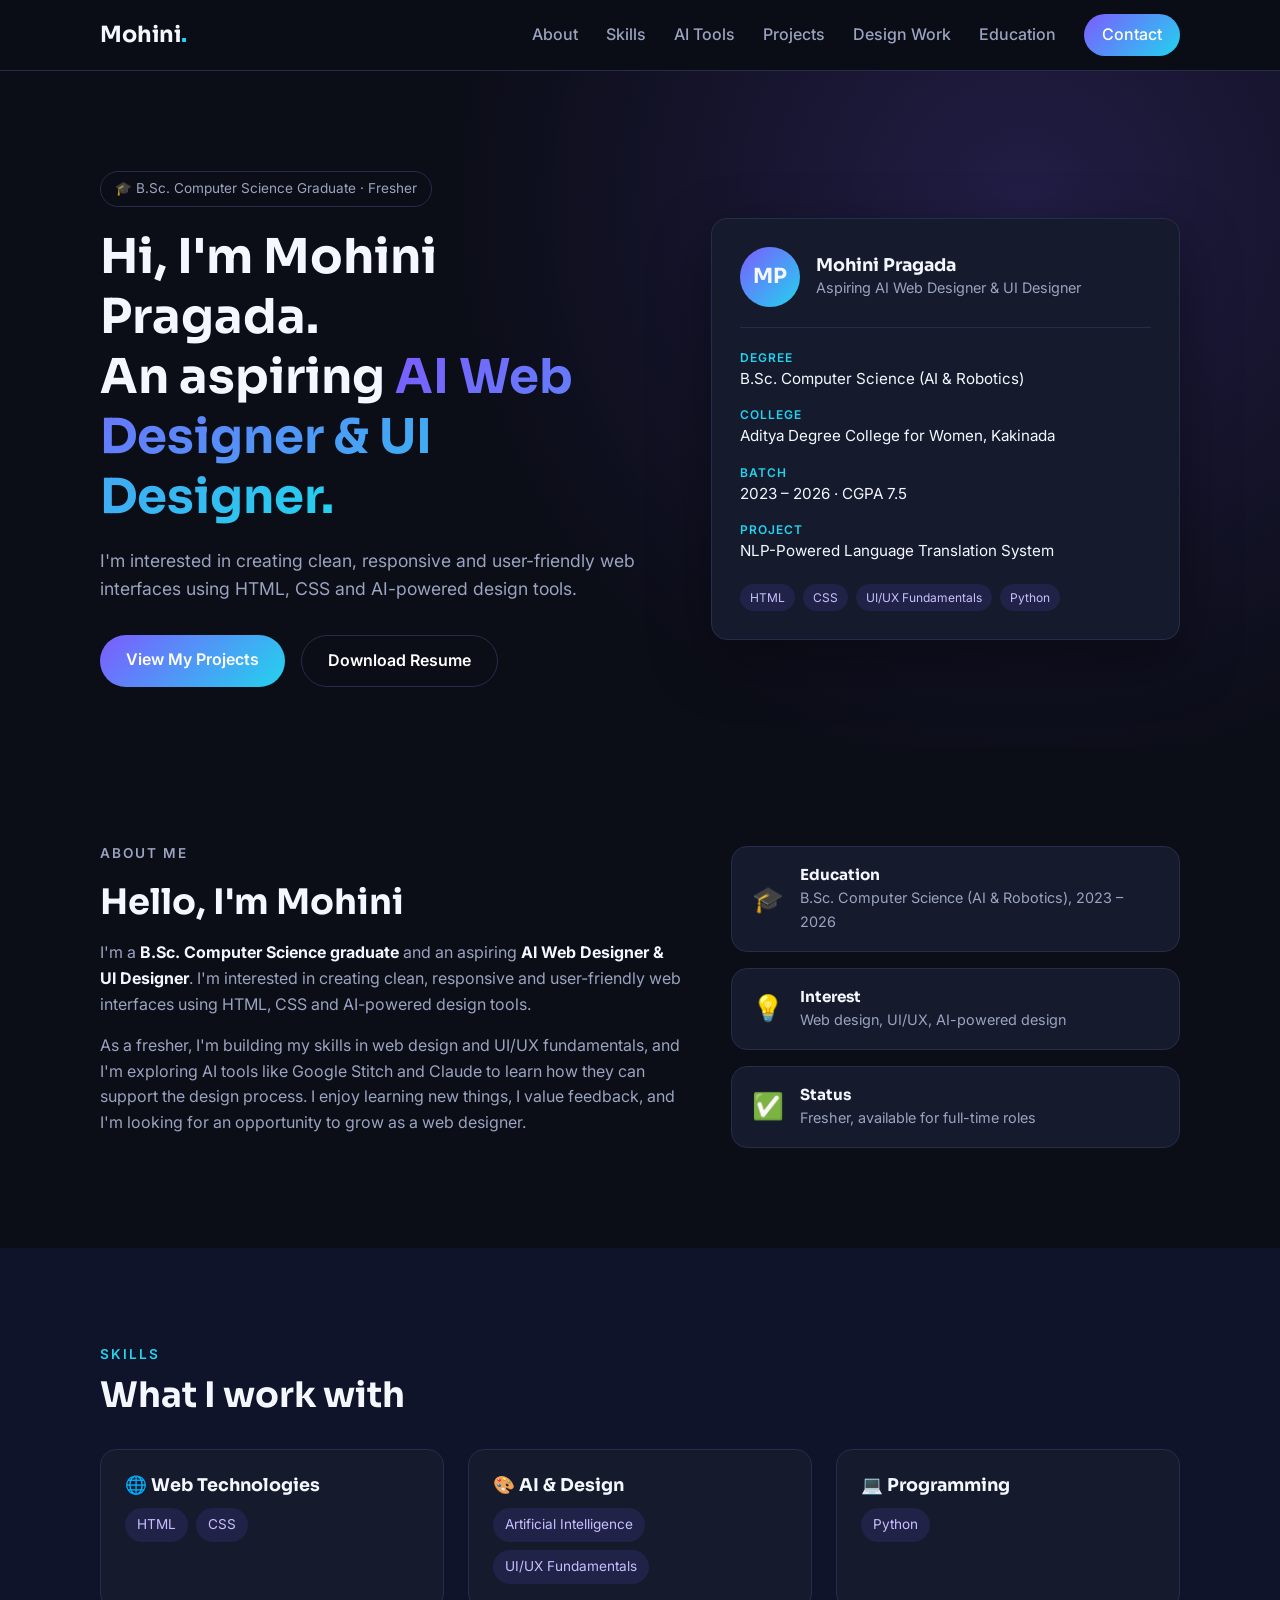
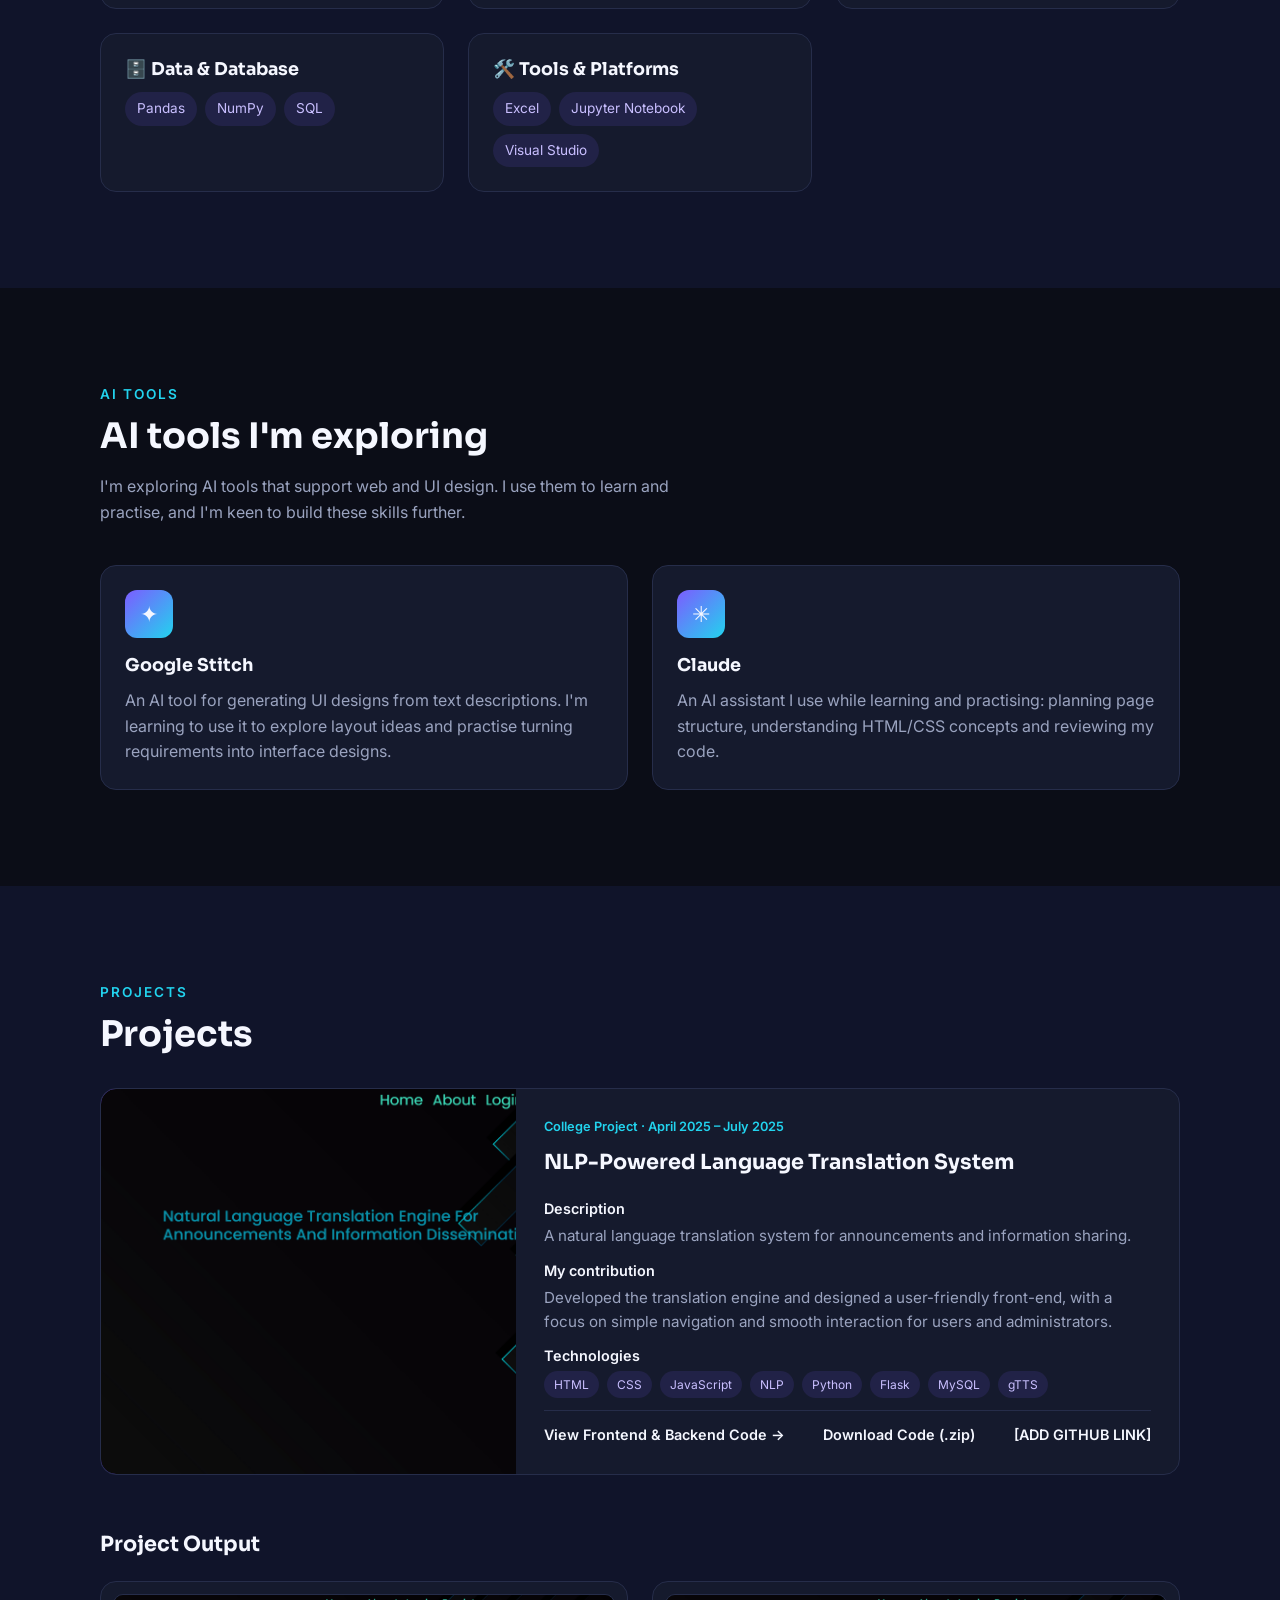
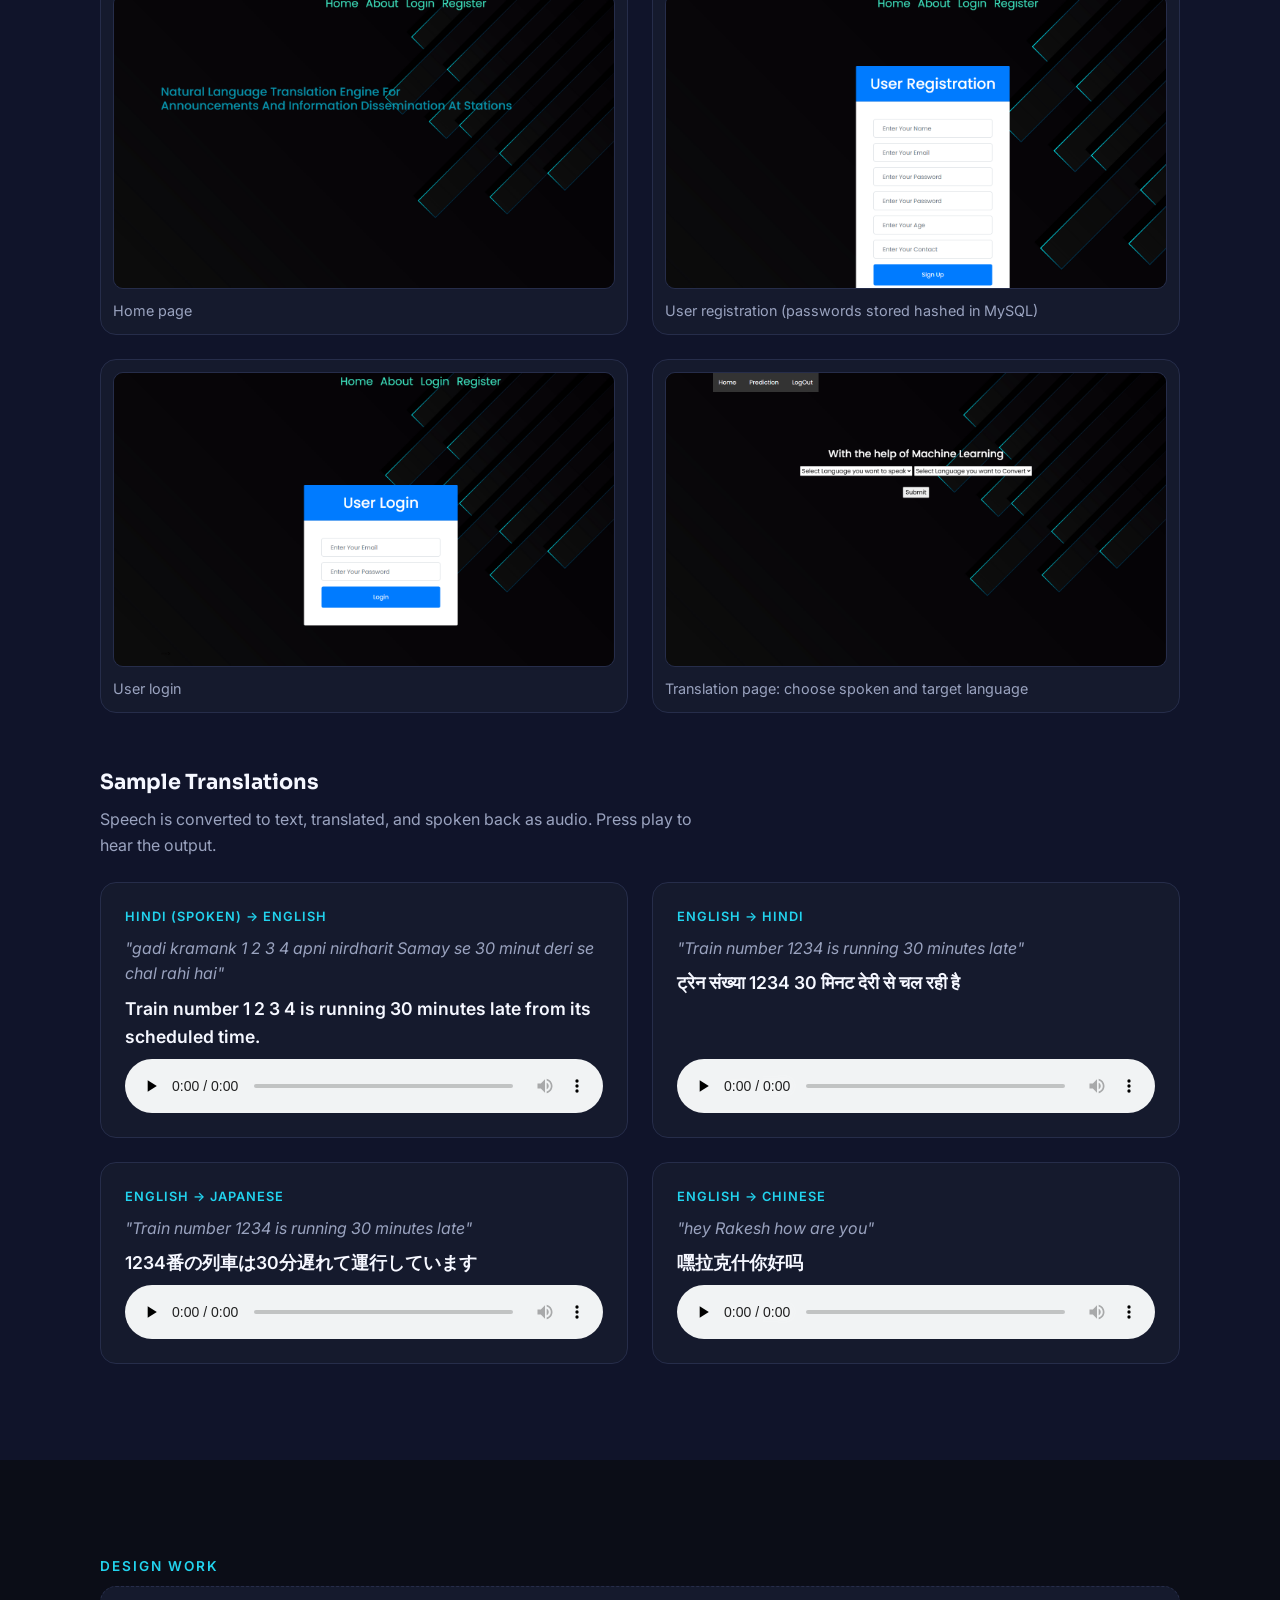
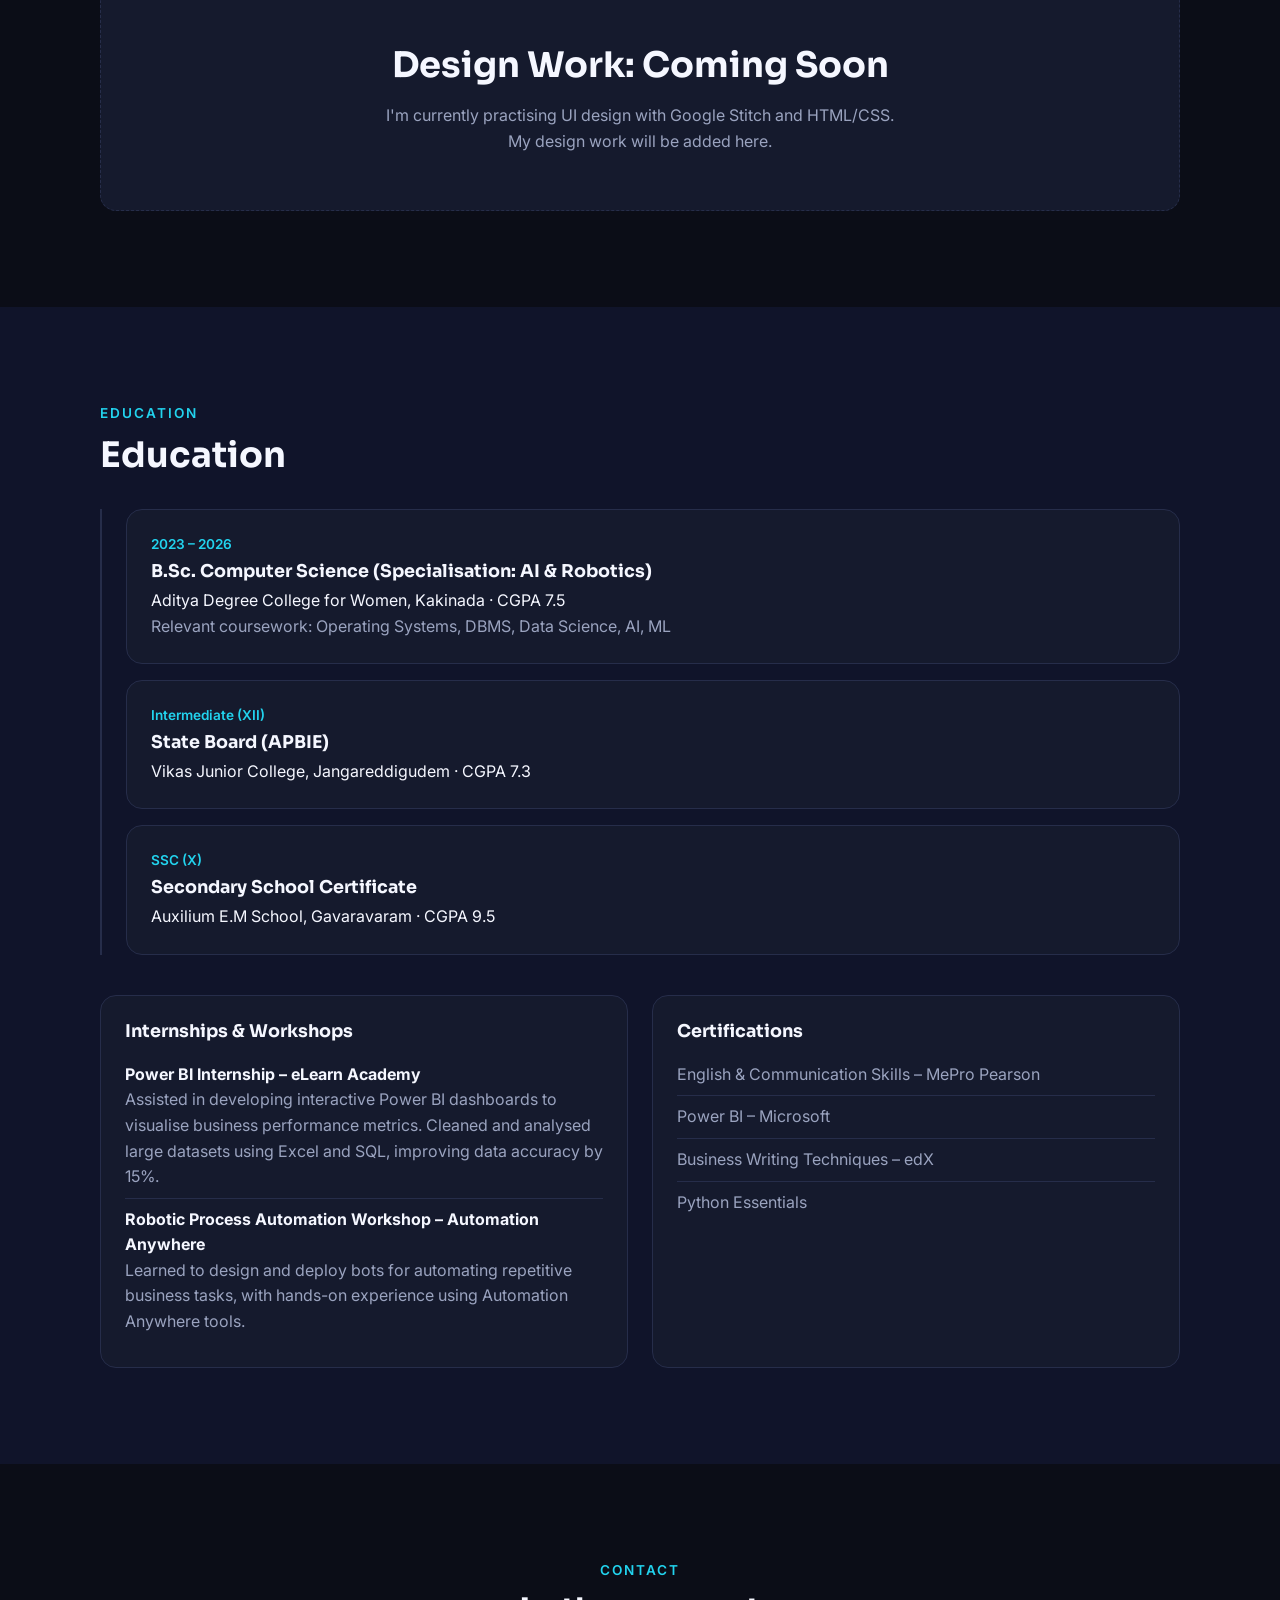
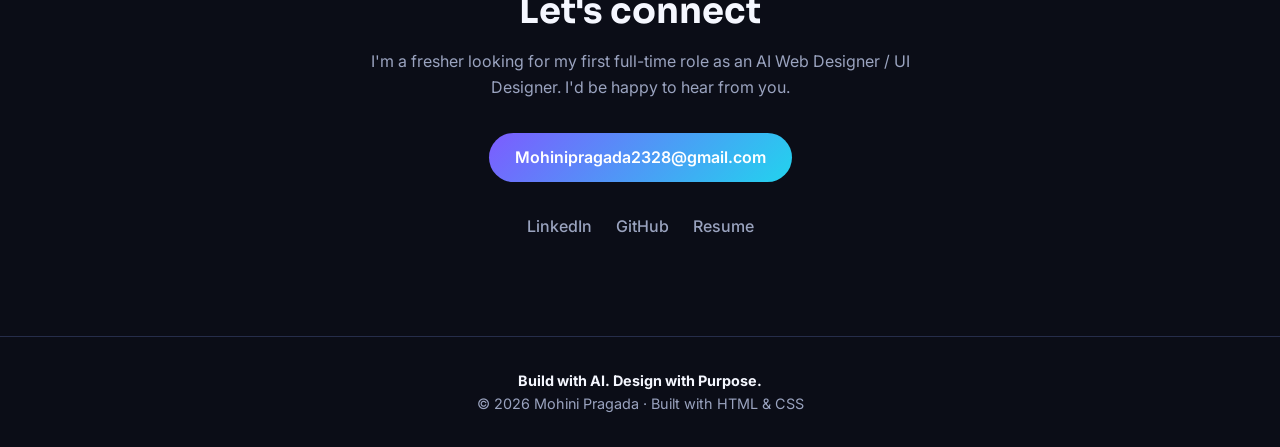
==== index.html @ d0eb2258 "Add portfolio website with NLP translation project Portfolio site (HTML/CSS/JS) plus the NLP-Powered" ====
<!DOCTYPE html>
<html lang="en">
<head>
  <!-- Basic page settings -->
  <meta charset="UTF-8">
  <meta name="viewport" content="width=device-width, initial-scale=1.0">
  <meta name="description" content="Portfolio of Mohini Pragada - B.Sc. Computer Science graduate and aspiring AI Web Designer and UI Designer">
  <title>Mohini Pragada | Aspiring AI Web Designer</title>

  <!-- Google Fonts: Sora for headings, Inter for body text -->
  <link rel="preconnect" href="https://fonts.googleapis.com">
  <link rel="preconnect" href="https://fonts.gstatic.com" crossorigin>
  <link href="https://fonts.googleapis.com/css2?family=Inter:wght@400;500;600&family=Sora:wght@600;700&display=swap" rel="stylesheet">

  <!-- Our stylesheet -->
  <link rel="stylesheet" href="css/style.css">
</head>
<body>

  <!-- ========== 1. NAVIGATION BAR ========== -->
  <header class="navbar">
    <div class="container nav-content">
      <a href="#home" class="logo">Mohini<span>.</span></a>

      <!-- Hamburger button: only visible on mobile -->
      <button class="menu-toggle" id="menuToggle" aria-label="Open menu">&#9776;</button>

      <nav>
        <ul class="nav-links" id="navLinks">
          <li><a href="#about">About</a></li>
          <li><a href="#skills">Skills</a></li>
          <li><a href="#ai-tools">AI Tools</a></li>
          <li><a href="#projects">Projects</a></li>
          <li><a href="#design-work">Design Work</a></li>
          <li><a href="#education">Education</a></li>
          <li><a href="#contact" class="btn btn-small">Contact</a></li>
        </ul>
      </nav>
    </div>
  </header>

  <main>

    <!-- ========== 2. HERO SECTION ========== -->
    <section id="home" class="hero">
      <div class="container hero-content">
        <div class="hero-text">
          <p class="badge">🎓 B.Sc. Computer Science Graduate · Fresher</p>
          <h1>Hi, I'm Mohini Pragada.<br>An aspiring <span class="gradient-text">AI Web Designer &amp; UI Designer.</span></h1>
          <p class="hero-subtitle">
            I'm interested in creating clean, responsive and user-friendly web interfaces
            using HTML, CSS and AI-powered design tools.
          </p>
          <div class="hero-buttons">
            <a href="#projects" class="btn">View My Projects</a>
            <!-- Put your resume PDF inside the "assets" folder with this exact name -->
            <a href="assets/Mohini-Pragada-Resume.pdf" class="btn btn-outline" download>Download Resume</a>
          </div>
        </div>

        <!-- Profile card with key details from my resume -->
        <div class="card profile-card">
          <div class="profile-top">
            <div class="avatar">MP</div>
            <div>
              <h3>Mohini Pragada</h3>
              <p class="muted">Aspiring AI Web Designer &amp; UI Designer</p>
            </div>
          </div>

          <ul class="profile-info">
            <li><span>Degree</span>B.Sc. Computer Science (AI &amp; Robotics)</li>
            <li><span>College</span>Aditya Degree College for Women, Kakinada</li>
            <li><span>Batch</span>2023 – 2026 · CGPA 7.5</li>
            <li><span>Project</span>NLP-Powered Language Translation System</li>
          </ul>

          <ul class="tags small">
            <li>HTML</li>
            <li>CSS</li>
            <li>UI/UX Fundamentals</li>
            <li>Python</li>
          </ul>
        </div>
      </div>
    </section>

    <!-- ========== 3. ABOUT ME ========== -->
    <section id="about" class="section">
      <div class="container about-grid">
        <div>
          <p class="section-label">About Me</p>
          <h2>Hello, I'm Mohini</h2>
          <p>
            I'm a <strong>B.Sc. Computer Science graduate</strong> and an aspiring
            <strong>AI Web Designer &amp; UI Designer</strong>. I'm interested in creating clean,
            responsive and user-friendly web interfaces using HTML, CSS and AI-powered design tools.
          </p>
          <p>
            As a fresher, I'm building my skills in web design and UI/UX fundamentals, and I'm
            exploring AI tools like Google Stitch and Claude to learn how they can support the
            design process. I enjoy learning new things, I value feedback, and I'm looking for an
            opportunity to grow as a web designer.
          </p>
        </div>

        <!-- Quick fact cards -->
        <div class="fact-list">
          <div class="card fact">
            <span class="fact-icon">🎓</span>
            <div><h3>Education</h3><p>B.Sc. Computer Science (AI &amp; Robotics), 2023 – 2026</p></div>
          </div>
          <div class="card fact">
            <span class="fact-icon">💡</span>
            <div><h3>Interest</h3><p>Web design, UI/UX, AI-powered design</p></div>
          </div>
          <div class="card fact">
            <span class="fact-icon">✅</span>
            <div><h3>Status</h3><p>Fresher, available for full-time roles</p></div>
          </div>
        </div>
      </div>
    </section>

    <!-- ========== 4. SKILLS (from resume) ========== -->
    <section id="skills" class="section section-alt">
      <div class="container">
        <p class="section-label">Skills</p>
        <h2>What I work with</h2>

        <div class="grid grid-3">
          <div class="card">
            <h3>🌐 Web Technologies</h3>
            <ul class="tags">
              <li>HTML</li>
              <li>CSS</li>
            </ul>
          </div>

          <div class="card">
            <h3>🎨 AI &amp; Design</h3>
            <ul class="tags">
              <li>Artificial Intelligence</li>
              <li>UI/UX Fundamentals</li>
            </ul>
          </div>

          <div class="card">
            <h3>💻 Programming</h3>
            <ul class="tags">
              <li>Python</li>
            </ul>
          </div>

          <div class="card">
            <h3>🗄️ Data &amp; Database</h3>
            <ul class="tags">
              <li>Pandas</li>
              <li>NumPy</li>
              <li>SQL</li>
            </ul>
          </div>

          <div class="card">
            <h3>🛠️ Tools &amp; Platforms</h3>
            <ul class="tags">
              <li>Excel</li>
              <li>Jupyter Notebook</li>
              <li>Visual Studio</li>
            </ul>
          </div>
        </div>
      </div>
    </section>

    <!-- ========== 5. AI TOOLS ========== -->
    <section id="ai-tools" class="section">
      <div class="container">
        <p class="section-label">AI Tools</p>
        <h2>AI tools I'm exploring</h2>
        <p class="section-intro">
          I'm exploring AI tools that support web and UI design. I use them to learn and practise,
          and I'm keen to build these skills further.
        </p>

        <div class="grid grid-2">
          <div class="card tool-card">
            <div class="tool-icon">✦</div>
            <h3>Google Stitch</h3>
            <p>
              An AI tool for generating UI designs from text descriptions. I'm learning to use it
              to explore layout ideas and practise turning requirements into interface designs.
            </p>
          </div>

          <div class="card tool-card">
            <div class="tool-icon">✳</div>
            <h3>Claude</h3>
            <p>
              An AI assistant I use while learning and practising: planning page structure,
              understanding HTML/CSS concepts and reviewing my code.
            </p>
          </div>
        </div>
      </div>
    </section>

    <!-- ========== 6. PROJECTS (from resume) ========== -->
    <section id="projects" class="section section-alt">
      <div class="container">
        <p class="section-label">Projects</p>
        <h2>Projects</h2>

        <article class="card project-card">
          <div class="project-thumb">
            <img src="assets/nlp-translator/home.png" alt="Home page of the NLP translation system">
          </div>
          <div class="project-body">
            <p class="project-tag">College Project · April 2025 – July 2025</p>
            <h3>NLP-Powered Language Translation System</h3>

            <dl class="project-details">
              <dt>Description</dt>
              <dd>A natural language translation system for announcements and information sharing.</dd>

              <dt>My contribution</dt>
              <dd>
                Developed the translation engine and designed a user-friendly front-end, with a focus
                on simple navigation and smooth interaction for users and administrators.
              </dd>

              <dt>Technologies</dt>
              <dd>
                <ul class="tags small">
                  <li>HTML</li><li>CSS</li><li>JavaScript</li><li>NLP</li>
                  <li>Python</li><li>Flask</li><li>MySQL</li><li>gTTS</li>
                </ul>
              </dd>
            </dl>

            <div class="project-links">
              <a href="projects/nlp-translator/code.html">View Frontend &amp; Backend Code &rarr;</a>
              <a href="projects/nlp-translator/nlp-translator-code.zip" download>Download Code (.zip)</a>
              <!-- Replace this placeholder with your real GitHub repository link -->
              <a href="#">[ADD GITHUB LINK]</a>
            </div>
          </div>
        </article>

        <!-- Real output from running the project -->
        <h3 class="sub-heading">Project Output</h3>

        <div class="grid grid-2 screenshots">
          <figure class="card shot">
            <img src="assets/nlp-translator/home.png" alt="Home page" loading="lazy">
            <figcaption>Home page</figcaption>
          </figure>
          <figure class="card shot">
            <img src="assets/nlp-translator/registration.png" alt="Registration page" loading="lazy">
            <figcaption>User registration (passwords stored hashed in MySQL)</figcaption>
          </figure>
          <figure class="card shot">
            <img src="assets/nlp-translator/login.png" alt="Login page" loading="lazy">
            <figcaption>User login</figcaption>
          </figure>
          <figure class="card shot">
            <img src="assets/nlp-translator/prediction.png" alt="Translation page" loading="lazy">
            <figcaption>Translation page: choose spoken and target language</figcaption>
          </figure>
        </div>

        <h3 class="sub-heading">Sample Translations</h3>
        <p class="section-intro">
          Speech is converted to text, translated, and spoken back as audio. Press play to hear the output.
        </p>

        <div class="grid grid-2 outputs">
          <div class="card output-card">
            <p class="output-lang">Hindi (spoken) &rarr; English</p>
            <p class="output-in">"gadi kramank 1 2 3 4 apni nirdharit Samay se 30 minut deri se chal rahi hai"</p>
            <p class="output-out">Train number 1 2 3 4 is running 30 minutes late from its scheduled time.</p>
            <audio controls preload="none" src="assets/nlp-translator/audio/translated_en.mp3"></audio>
          </div>
          <div class="card output-card">
            <p class="output-lang">English &rarr; Hindi</p>
            <p class="output-in">"Train number 1234 is running 30 minutes late"</p>
            <p class="output-out" lang="hi">ट्रेन संख्या 1234 30 मिनट देरी से चल रही है</p>
            <audio controls preload="none" src="assets/nlp-translator/audio/translated_hi.mp3"></audio>
          </div>
          <div class="card output-card">
            <p class="output-lang">English &rarr; Japanese</p>
            <p class="output-in">"Train number 1234 is running 30 minutes late"</p>
            <p class="output-out" lang="ja">1234番の列車は30分遅れて運行しています</p>
            <audio controls preload="none" src="assets/nlp-translator/audio/translated_ja.mp3"></audio>
          </div>
          <div class="card output-card">
            <p class="output-lang">English &rarr; Chinese</p>
            <p class="output-in">"hey Rakesh how are you"</p>
            <p class="output-out" lang="zh">嘿拉克什你好吗</p>
            <audio controls preload="none" src="assets/nlp-translator/audio/translated_zh-cn.mp3"></audio>
          </div>
        </div>
      </div>
    </section>

    <!-- ========== 7. DESIGN WORK (placeholder until real designs are ready) ========== -->
    <section id="design-work" class="section">
      <div class="container">
        <p class="section-label">Design Work</p>
        <div class="card coming-soon">
          <h2>Design Work: Coming Soon</h2>
          <p>
            I'm currently practising UI design with Google Stitch and HTML/CSS.
            My design work will be added here.
          </p>
        </div>
      </div>
    </section>

    <!-- ========== 8. EDUCATION (from resume) ========== -->
    <section id="education" class="section section-alt">
      <div class="container">
        <p class="section-label">Education</p>
        <h2>Education</h2>

        <div class="timeline">
          <div class="card timeline-item">
            <p class="timeline-date">2023 – 2026</p>
            <h3>B.Sc. Computer Science (Specialisation: AI &amp; Robotics)</h3>
            <p>Aditya Degree College for Women, Kakinada · CGPA 7.5</p>
            <p class="muted">Relevant coursework: Operating Systems, DBMS, Data Science, AI, ML</p>
          </div>
          <div class="card timeline-item">
            <p class="timeline-date">Intermediate (XII)</p>
            <h3>State Board (APBIE)</h3>
            <p>Vikas Junior College, Jangareddigudem · CGPA 7.3</p>
          </div>
          <div class="card timeline-item">
            <p class="timeline-date">SSC (X)</p>
            <h3>Secondary School Certificate</h3>
            <p>Auxilium E.M School, Gavaravaram · CGPA 9.5</p>
          </div>
        </div>

        <!-- Internships, workshops and certifications -->
        <div class="grid grid-2 extra">
          <div class="card">
            <h3>Internships &amp; Workshops</h3>
            <ul class="list">
              <li>
                <strong>Power BI Internship – eLearn Academy</strong><br>
                Assisted in developing interactive Power BI dashboards to visualise business
                performance metrics. Cleaned and analysed large datasets using Excel and SQL,
                improving data accuracy by 15%.
              </li>
              <li>
                <strong>Robotic Process Automation Workshop – Automation Anywhere</strong><br>
                Learned to design and deploy bots for automating repetitive business tasks, with
                hands-on experience using Automation Anywhere tools.
              </li>
            </ul>
          </div>
          <div class="card">
            <h3>Certifications</h3>
            <ul class="list">
              <li>English &amp; Communication Skills – MePro Pearson</li>
              <li>Power BI – Microsoft</li>
              <li>Business Writing Techniques – edX</li>
              <li>Python Essentials</li>
            </ul>
          </div>
        </div>
      </div>
    </section>

    <!-- ========== 9. CONTACT ========== -->
    <section id="contact" class="section contact">
      <div class="container contact-box">
        <p class="section-label">Contact</p>
        <h2>Let's connect</h2>
        <p class="section-intro">
          I'm a fresher looking for my first full-time role as an AI Web Designer / UI Designer.
          I'd be happy to hear from you.
        </p>
        <a href="mailto:Mohinipragada2328@gmail.com" class="btn">Mohinipragada2328@gmail.com</a>

        <ul class="social-links">
          <li><a href="https://www.linkedin.com/in/mohini-pragada-7b6927298" target="_blank" rel="noopener">LinkedIn</a></li>
          <li><a href="https://github.com/mohinipragada" target="_blank" rel="noopener">GitHub</a></li>
          <li><a href="assets/Mohini-Pragada-Resume.pdf" download>Resume</a></li>
        </ul>
      </div>
    </section>

  </main>

  <!-- ========== 10. FOOTER ========== -->
  <footer class="footer">
    <div class="container">
      <p><strong>Build with AI. Design with Purpose.</strong></p>
      <p class="muted">© 2026 Mohini Pragada · Built with HTML &amp; CSS</p>
    </div>
  </footer>

  <!-- Small script for the mobile menu -->
  <script src="js/script.js"></script>
</body>
</html>
---- css/style.css ----
/* =========================================================
   1. COLOR & SIZE VARIABLES
   Change a value here and it updates everywhere on the site.
   ========================================================= */
:root {
  --bg: #0b0d17;            /* page background */
  --bg-alt: #10142a;        /* alternate section background */
  --card: #151a2d;          /* card background */
  --border: #262d4a;        /* thin card borders */
  --text: #f5f7ff;          /* main text */
  --muted: #9aa3bf;         /* secondary text */
  --primary: #7c5cff;       /* violet accent */
  --secondary: #22d3ee;     /* cyan accent */
  --gradient: linear-gradient(135deg, #7c5cff, #22d3ee);
  --radius: 16px;           /* rounded corners */
  --max-width: 1120px;      /* max content width */
}

/* =========================================================
   2. BASIC RESET
   ========================================================= */
* {
  margin: 0;
  padding: 0;
  box-sizing: border-box; /* padding is included inside width */
}

html {
  scroll-behavior: smooth; /* smooth scrolling when clicking nav links */
}

body {
  font-family: "Inter", Arial, sans-serif;
  background-color: var(--bg);
  color: var(--text);
  line-height: 1.6;
}

h1, h2, h3, h4 {
  font-family: "Sora", Arial, sans-serif;
  line-height: 1.25;
}

a {
  color: inherit;
  text-decoration: none;
}

ul, ol {
  list-style: none;
}

/* Centers content and adds side spacing */
.container {
  width: 100%;
  max-width: var(--max-width);
  margin: 0 auto;
  padding: 0 20px;
}

/* =========================================================
   3. REUSABLE PIECES (buttons, cards, tags, grids)
   ========================================================= */
.btn {
  display: inline-block;
  padding: 12px 26px;
  border-radius: 999px;          /* pill shape */
  background: var(--gradient);
  color: #fff;
  font-weight: 600;
  transition: transform 0.2s, box-shadow 0.2s;
}

.btn:hover {
  transform: translateY(-2px);
  box-shadow: 0 8px 24px rgba(124, 92, 255, 0.35);
}

.btn-outline {
  background: transparent;
  border: 1px solid var(--border);
}

.btn-outline:hover {
  border-color: var(--primary);
}

.btn-small {
  padding: 8px 18px;
}

.card {
  background-color: var(--card);
  border: 1px solid var(--border);
  border-radius: var(--radius);
  padding: 24px;
  transition: transform 0.2s, border-color 0.2s;
}

.card:hover {
  transform: translateY(-4px);
  border-color: var(--primary);
}

.card h3 {
  font-size: 1.1rem;
  margin-bottom: 12px;
}

/* Small pill labels used for skills */
.tags {
  display: flex;
  flex-wrap: wrap;   /* tags move to the next line when there's no space */
  gap: 8px;
}

.tags li {
  background-color: rgba(124, 92, 255, 0.12);
  color: #c9bfff;
  padding: 6px 12px;
  border-radius: 999px;
  font-size: 0.85rem;
}

.tags.small li {
  font-size: 0.75rem;
  padding: 4px 10px;
}

/* Grid layouts: CSS Grid places cards in columns */
.grid {
  display: grid;
  gap: 24px;
}

.grid-2 { grid-template-columns: repeat(2, 1fr); }
.grid-3 { grid-template-columns: repeat(3, 1fr); }

.gradient-text {
  background: var(--gradient);
  -webkit-background-clip: text;
  background-clip: text;
  color: transparent;
}

.muted {
  color: var(--muted);
}

/* =========================================================
   4. SECTIONS (shared styles)
   ========================================================= */
.section {
  padding: 96px 0;
}

.section-alt {
  background-color: var(--bg-alt);
}

.section-label {
  color: var(--secondary);
  font-weight: 600;
  font-size: 0.85rem;
  text-transform: uppercase;
  letter-spacing: 2px;
  margin-bottom: 8px;
}

.section h2 {
  font-size: 2.2rem;
  margin-bottom: 16px;
}

.section-intro {
  color: var(--muted);
  max-width: 600px;
  margin-bottom: 40px;
}

.section h2 + .grid,
.section h2 + .timeline {
  margin-top: 32px;
}

.sub-heading {
  margin: 56px 0 24px;
  font-size: 1.3rem;
}

/* =========================================================
   5. NAVIGATION BAR
   ========================================================= */
.navbar {
  position: sticky;   /* stays at the top while scrolling */
  top: 0;
  z-index: 100;       /* keeps it above other content */
  background-color: rgba(11, 13, 23, 0.85);
  backdrop-filter: blur(10px);
  border-bottom: 1px solid var(--border);
}

.nav-content {
  display: flex;
  justify-content: space-between; /* logo left, links right */
  align-items: center;
  height: 70px;
}

.logo {
  font-family: "Sora", sans-serif;
  font-size: 1.4rem;
  font-weight: 700;
}

.logo span {
  color: var(--secondary);
}

.nav-links {
  display: flex;
  align-items: center;
  gap: 28px;
}

.nav-links a {
  color: var(--muted);
  font-weight: 500;
  transition: color 0.2s;
}

.nav-links a:hover {
  color: var(--text);
}

.nav-links .btn {
  color: #fff;
}

.menu-toggle {
  display: none;  /* hidden on desktop */
  background: none;
  border: none;
  color: var(--text);
  font-size: 1.8rem;
  cursor: pointer;
}

/* =========================================================
   6. HERO
   ========================================================= */
.hero {
  padding: 100px 0 60px;
  background: radial-gradient(circle at 80% 20%, rgba(124, 92, 255, 0.2), transparent 50%);
}

.hero-content {
  display: grid;
  grid-template-columns: 1.2fr 1fr;
  align-items: center;
  gap: 48px;
}

.badge {
  display: inline-block;
  padding: 6px 14px;
  border: 1px solid var(--border);
  border-radius: 999px;
  font-size: 0.85rem;
  color: var(--muted);
  margin-bottom: 20px;
}

.hero h1 {
  font-size: 3rem;
  margin-bottom: 20px;
}

.hero-subtitle {
  color: var(--muted);
  font-size: 1.1rem;
  max-width: 540px;
  margin-bottom: 32px;
}

.hero-buttons {
  display: flex;
  flex-wrap: wrap;
  gap: 16px;
}

/* Profile card on the right side of the hero */
.profile-card {
  padding: 28px;
  box-shadow: 0 20px 60px rgba(0, 0, 0, 0.4);
}

.profile-top {
  display: flex;
  align-items: center;
  gap: 16px;
  padding-bottom: 20px;
  border-bottom: 1px solid var(--border);
}

.profile-top h3 {
  margin: 0;
}

.profile-top p {
  font-size: 0.9rem;
}

/* Round circle with initials */
.avatar {
  width: 60px;
  height: 60px;
  flex-shrink: 0;         /* stops the circle from getting squashed */
  display: grid;
  place-items: center;
  border-radius: 50%;
  background: var(--gradient);
  font-family: "Sora", sans-serif;
  font-weight: 700;
  font-size: 1.3rem;
}

.profile-info {
  margin: 20px 0;
  display: grid;
  gap: 14px;
}

.profile-info li {
  font-size: 0.95rem;
}

/* Small label above each detail, e.g. "Degree" */
.profile-info span {
  display: block;
  color: var(--secondary);
  font-size: 0.75rem;
  font-weight: 600;
  text-transform: uppercase;
  letter-spacing: 1px;
}

/* =========================================================
   7. ABOUT
   ========================================================= */
.about-grid {
  display: grid;
  grid-template-columns: 1.3fr 1fr;
  gap: 48px;
  align-items: center;
}

.about-grid p {
  color: var(--muted);
  margin-bottom: 16px;
}

.about-grid strong {
  color: var(--text);
}

.fact-list {
  display: grid;
  gap: 16px;
}

.fact {
  display: flex;
  align-items: center;
  gap: 16px;
  padding: 18px 20px;
}

.fact-icon {
  font-size: 1.6rem;
}

.fact h3 {
  font-size: 0.95rem;
  margin-bottom: 2px;
}

.fact p {
  margin: 0;
  font-size: 0.9rem;
}

/* =========================================================
   8. AI TOOLS
   ========================================================= */
.tool-icon {
  width: 48px;
  height: 48px;
  display: grid;
  place-items: center;  /* centers the icon */
  border-radius: 12px;
  background: var(--gradient);
  font-size: 1.4rem;
  margin-bottom: 16px;
}

.tool-card p {
  color: var(--muted);
}

/* =========================================================
   9. PROJECTS
   ========================================================= */
.project-card {
  margin-top: 32px;
  padding: 0;
  overflow: hidden;  /* keeps the thumbnail inside the rounded corners */
  display: grid;
  grid-template-columns: 1fr 1.6fr;  /* thumbnail left, details right */
}

.project-thumb {
  min-height: 220px;
  display: grid;
  place-items: center;
  background: linear-gradient(135deg, #7c5cff, #4338ca);
  font-family: "Sora", sans-serif;
  font-size: 1.3rem;
  font-weight: 700;
  color: rgba(255, 255, 255, 0.9);
}

.project-body {
  padding: 28px;
  display: flex;
  flex-direction: column;
  gap: 12px;
}

.project-body h3 {
  margin: 0;
  font-size: 1.3rem;
}

.project-tag {
  color: var(--secondary);
  font-size: 0.8rem;
  font-weight: 600;
}

/* Description / contribution / technologies list */
.project-details dt {
  color: var(--text);
  font-weight: 600;
  font-size: 0.9rem;
  margin-top: 10px;
}

.project-details dd {
  color: var(--muted);
  font-size: 0.95rem;
  margin-top: 4px;
}

.project-links {
  display: flex;
  flex-wrap: wrap;   /* links wrap onto a new line on small screens */
  gap: 12px 24px;
  justify-content: space-between;
  margin-top: auto;  /* pushes links to the bottom of the card */
  padding-top: 12px;
  border-top: 1px solid var(--border);
  font-weight: 600;
  font-size: 0.9rem;
}

.project-links a:hover {
  color: var(--secondary);
}

/* Screenshot inside the project thumbnail */
.project-thumb img {
  width: 100%;
  height: 100%;
  object-fit: cover;
  object-position: left center;
}

/* Project output: screenshots */
.shot {
  padding: 12px;
}

.shot img {
  display: block;
  width: 100%;
  border-radius: 10px;
  border: 1px solid var(--border);
}

.shot figcaption {
  color: var(--muted);
  font-size: 0.9rem;
  margin-top: 10px;
}

.sub-heading + .section-intro {
  margin-top: -12px;
  margin-bottom: 24px;
}

/* Project output: translation examples */
.output-card {
  display: flex;
  flex-direction: column;
  gap: 8px;
}

.output-lang {
  color: var(--secondary);
  font-size: 0.8rem;
  font-weight: 600;
  text-transform: uppercase;
  letter-spacing: 1px;
}

.output-in {
  color: var(--muted);
  font-style: italic;
}

.output-out {
  font-size: 1.1rem;
  font-weight: 600;
}

.output-card audio {
  width: 100%;
  margin-top: auto;
}

/* Source code viewer page (projects/nlp-translator/code.html) */
.code-viewer {
  display: grid;
  grid-template-columns: 220px 1fr;
  gap: 24px;
  margin-top: 40px;
  align-items: start;
}

.file-list {
  position: sticky;
  top: 90px;
  padding: 16px;
}

.file-list:hover {
  transform: none;  /* don't lift the file list like other cards */
}

.file-group {
  color: var(--secondary);
  font-size: 0.75rem;
  font-weight: 600;
  text-transform: uppercase;
  letter-spacing: 1px;
  margin: 12px 0 6px;
}

.file-group:first-child {
  margin-top: 0;
}

.file-btn {
  width: 100%;
  text-align: left;
  background: none;
  border: none;
  border-radius: 8px;
  padding: 6px 10px;
  color: var(--muted);
  font: inherit;
  font-size: 0.9rem;
  cursor: pointer;
}

.file-btn:hover,
.file-btn.active {
  background-color: rgba(124, 92, 255, 0.15);
  color: var(--text);
}

.code-panel {
  display: none;
  min-width: 0;  /* lets the code scroll instead of stretching the page */
  border: 1px solid var(--border);
  border-radius: var(--radius);
  overflow: hidden;
}

.code-panel.active {
  display: block;
}

.code-head {
  display: flex;
  justify-content: space-between;
  gap: 12px;
  padding: 12px 16px;
  background-color: var(--card);
  border-bottom: 1px solid var(--border);
  font-size: 0.9rem;
  font-weight: 600;
}

.code-panel pre {
  margin: 0;
  padding: 16px;
  max-height: 75vh;
  overflow: auto;
  background-color: #080a12;
  font-family: Consolas, "Courier New", monospace;
  font-size: 0.85rem;
  line-height: 1.5;
  tab-size: 4;
}

/* =========================================================
   10. DESIGN WORK
   ========================================================= */
/* Dashed box that says "Coming Soon" */
.coming-soon {
  text-align: center;
  padding: 56px 24px;
  border-style: dashed;
}

.coming-soon p {
  color: var(--muted);
  max-width: 520px;
  margin: 0 auto;
}

/* =========================================================
   11. EDUCATION
   ========================================================= */
.timeline {
  display: grid;
  gap: 16px;
  border-left: 2px solid var(--border);
  padding-left: 24px;
}

.timeline-date {
  color: var(--secondary);
  font-weight: 600;
  font-size: 0.85rem;
}

.timeline-item h3 {
  margin: 4px 0 6px;
}

.extra {
  margin-top: 40px;
}

.list li {
  color: var(--muted);
  padding: 8px 0;
  border-bottom: 1px solid var(--border);
}

.list li:last-child {
  border-bottom: none;
}

.list strong {
  color: var(--text);
}

/* =========================================================
   12. CONTACT & FOOTER
   ========================================================= */
.contact-box {
  text-align: center;
}

.contact .section-intro {
  margin: 0 auto 32px;
}

.social-links {
  display: flex;
  justify-content: center;
  gap: 24px;
  margin-top: 32px;
}

.social-links a {
  color: var(--muted);
  font-weight: 500;
}

.social-links a:hover {
  color: var(--secondary);
}

.footer {
  text-align: center;
  padding: 32px 0;
  border-top: 1px solid var(--border);
  font-size: 0.9rem;
}

/* =========================================================
   13. RESPONSIVE DESIGN (media queries)
   These rules only apply on smaller screens.
   ========================================================= */

/* Tablets (900px wide or less) */
@media (max-width: 900px) {
  .grid-3 { grid-template-columns: repeat(2, 1fr); }

  .hero-content,
  .about-grid,
  .project-card {
    grid-template-columns: 1fr;  /* stack into one column */
  }

  .hero h1 { font-size: 2.4rem; }
}

/* Phones (700px wide or less) */
@media (max-width: 700px) {
  .section { padding: 64px 0; }
  .section h2 { font-size: 1.8rem; }
  .hero { padding-top: 60px; }
  .hero h1 { font-size: 2rem; }

  .grid-2,
  .grid-3,
  .code-viewer {
    grid-template-columns: 1fr;
  }

  .file-list {
    position: static;
  }

  /* Mobile menu */
  .menu-toggle { display: block; }

  .nav-links {
    display: none;             /* hidden until the button is clicked */
    position: absolute;
    top: 70px;
    left: 0;
    right: 0;
    flex-direction: column;
    gap: 20px;
    padding: 24px;
    background-color: var(--bg);
    border-bottom: 1px solid var(--border);
  }

  .nav-links.open {
    display: flex;             /* JavaScript adds the "open" class */
  }
}
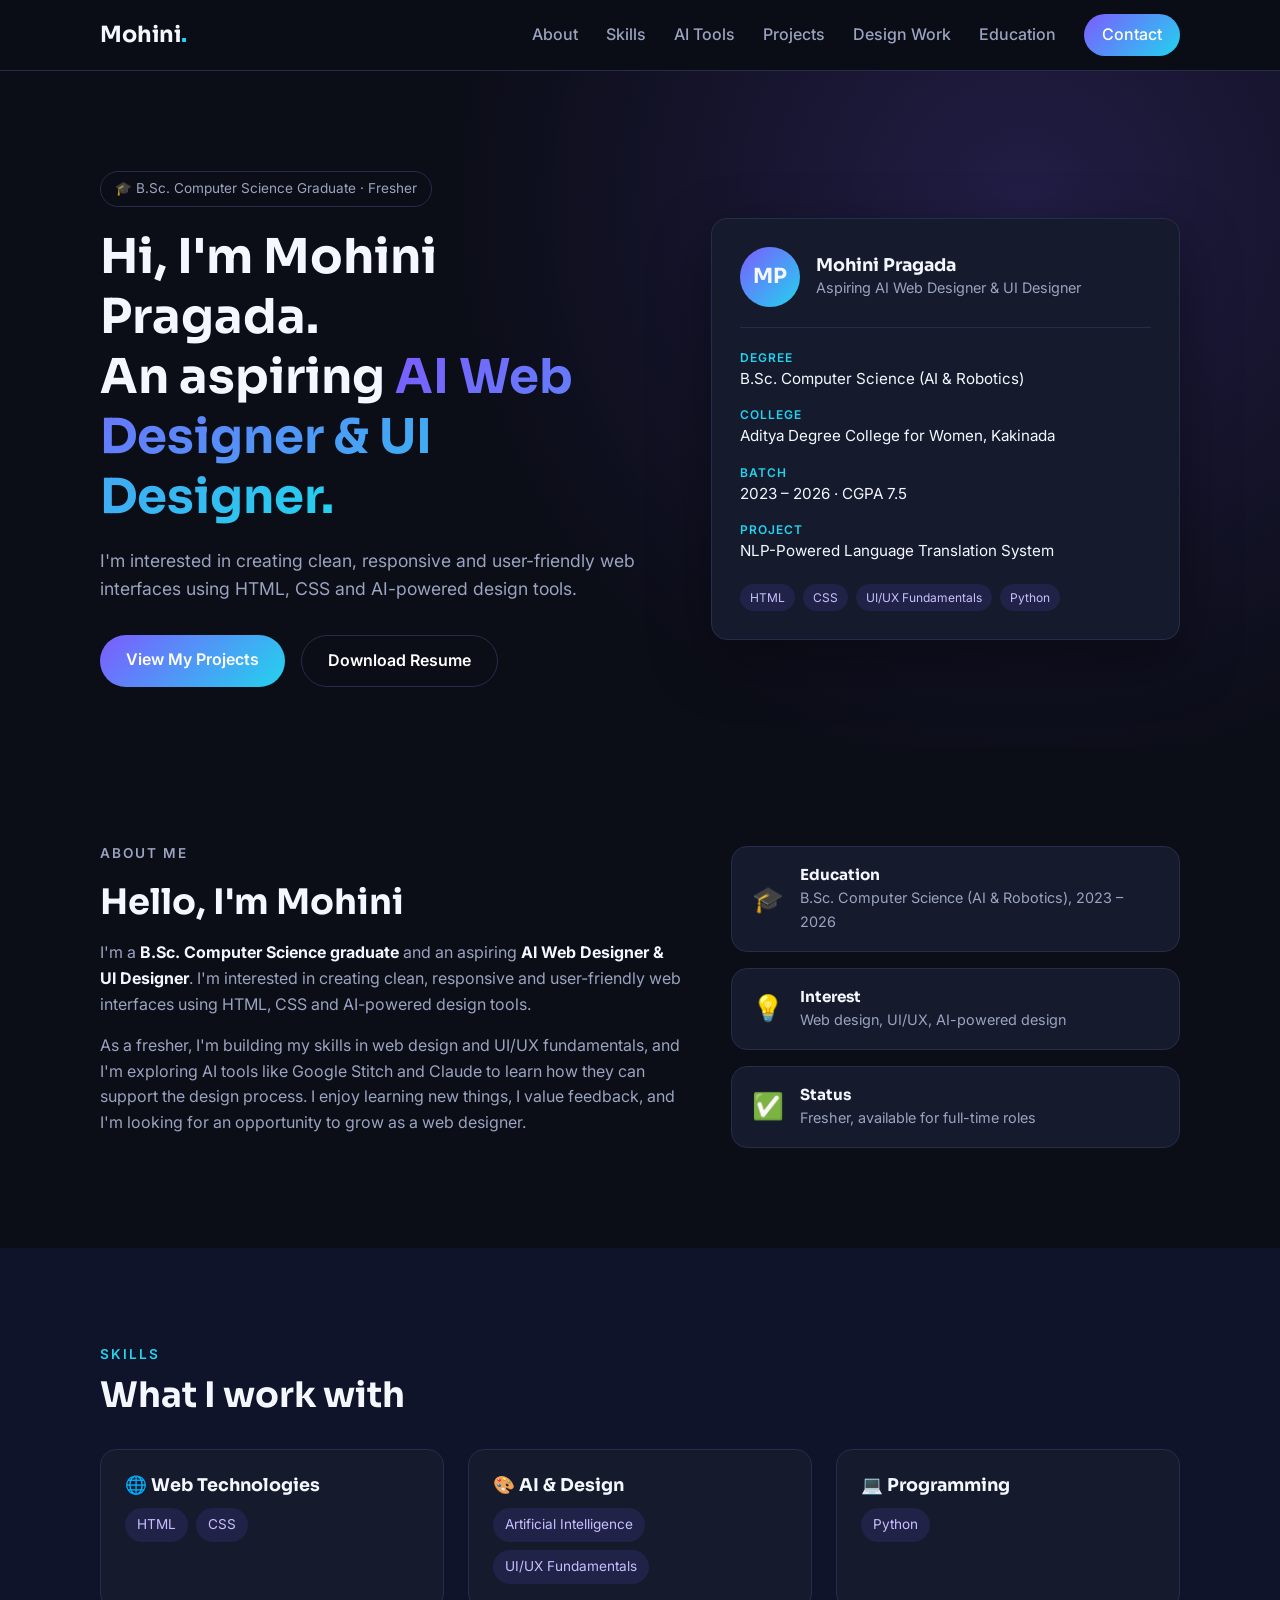
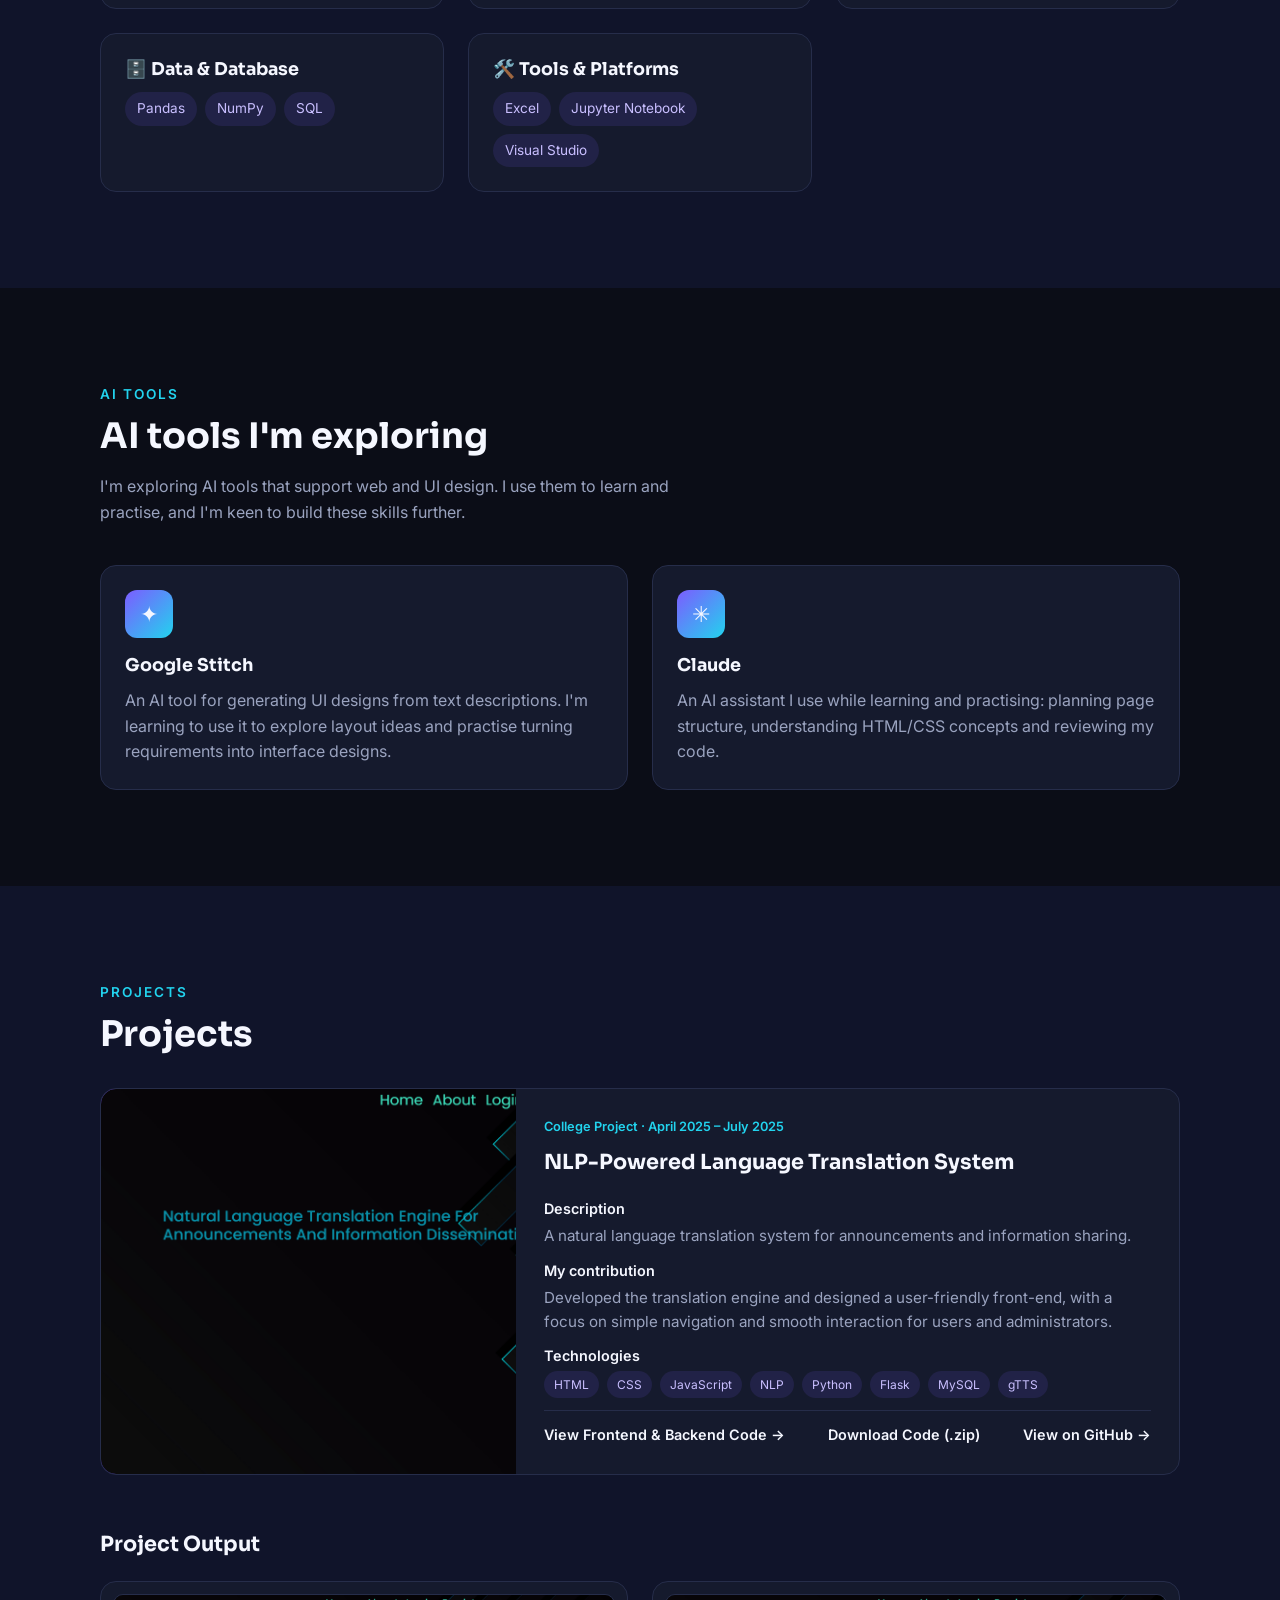
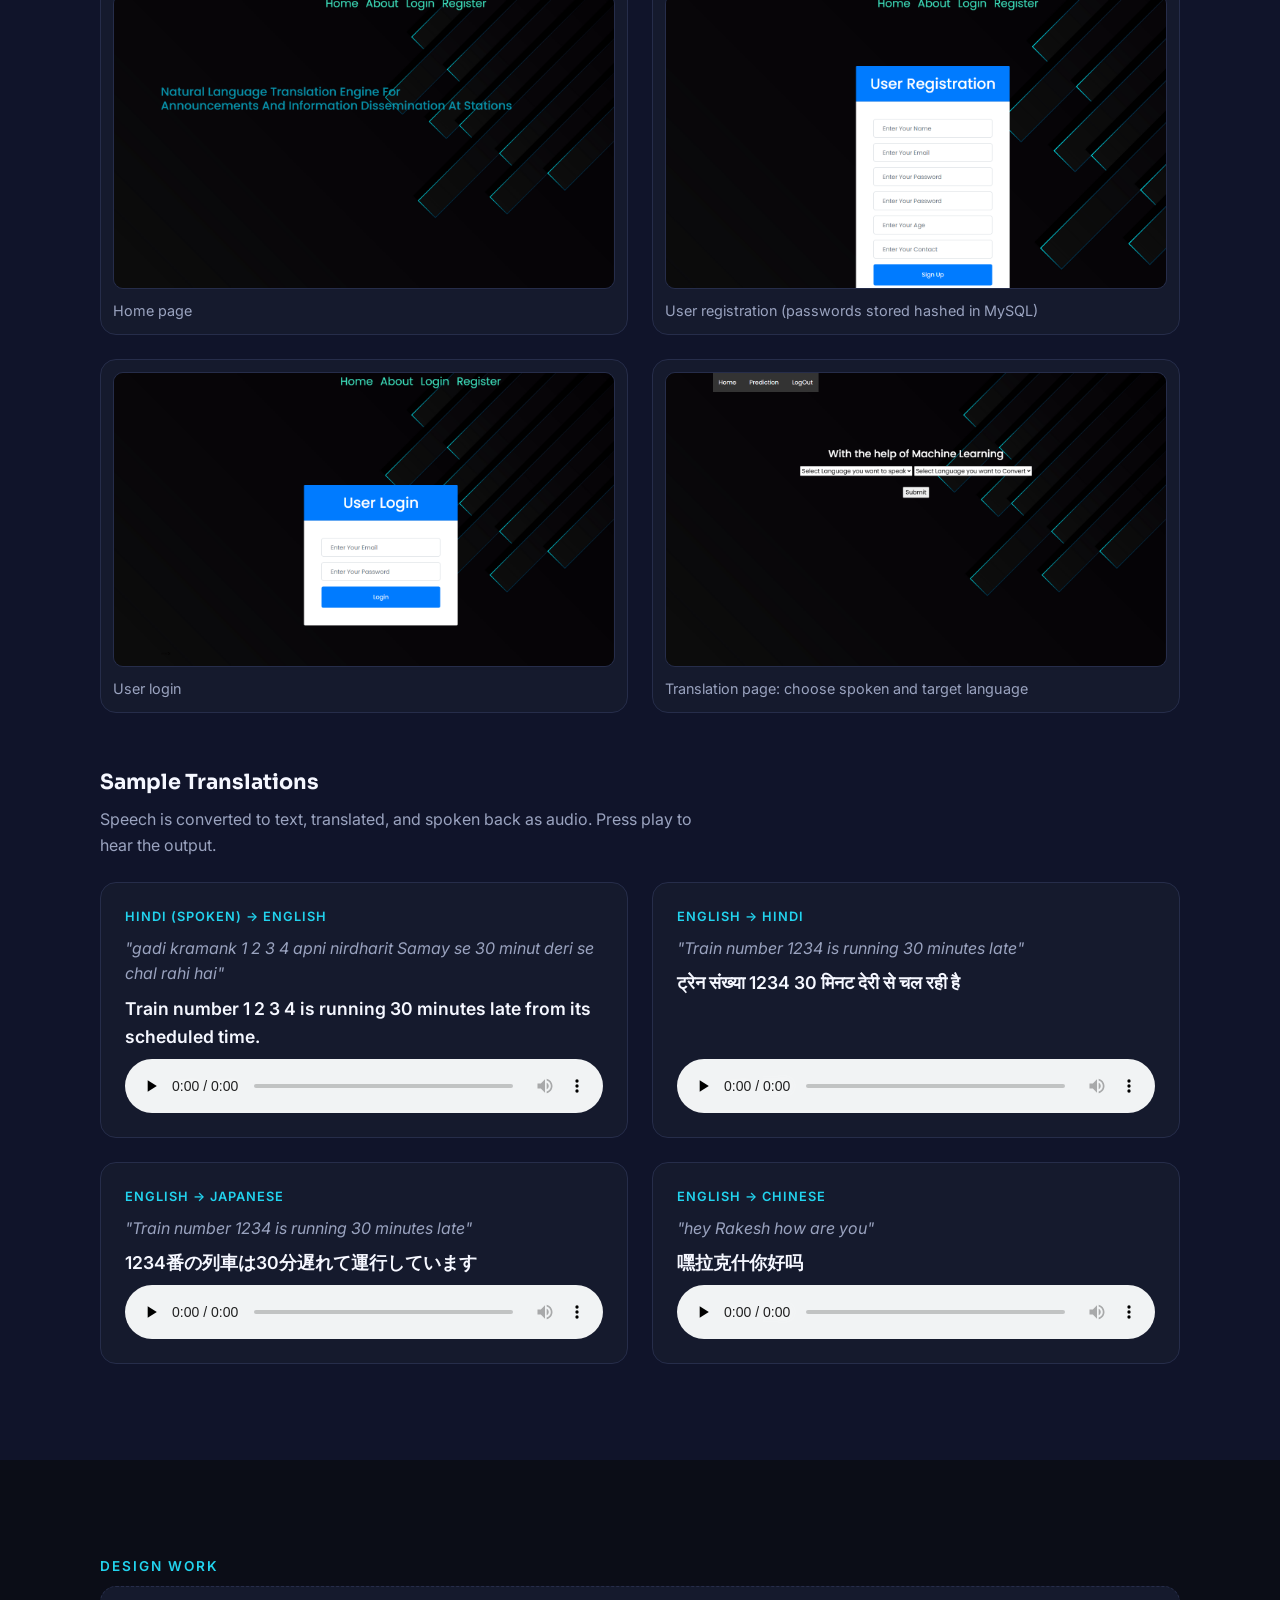
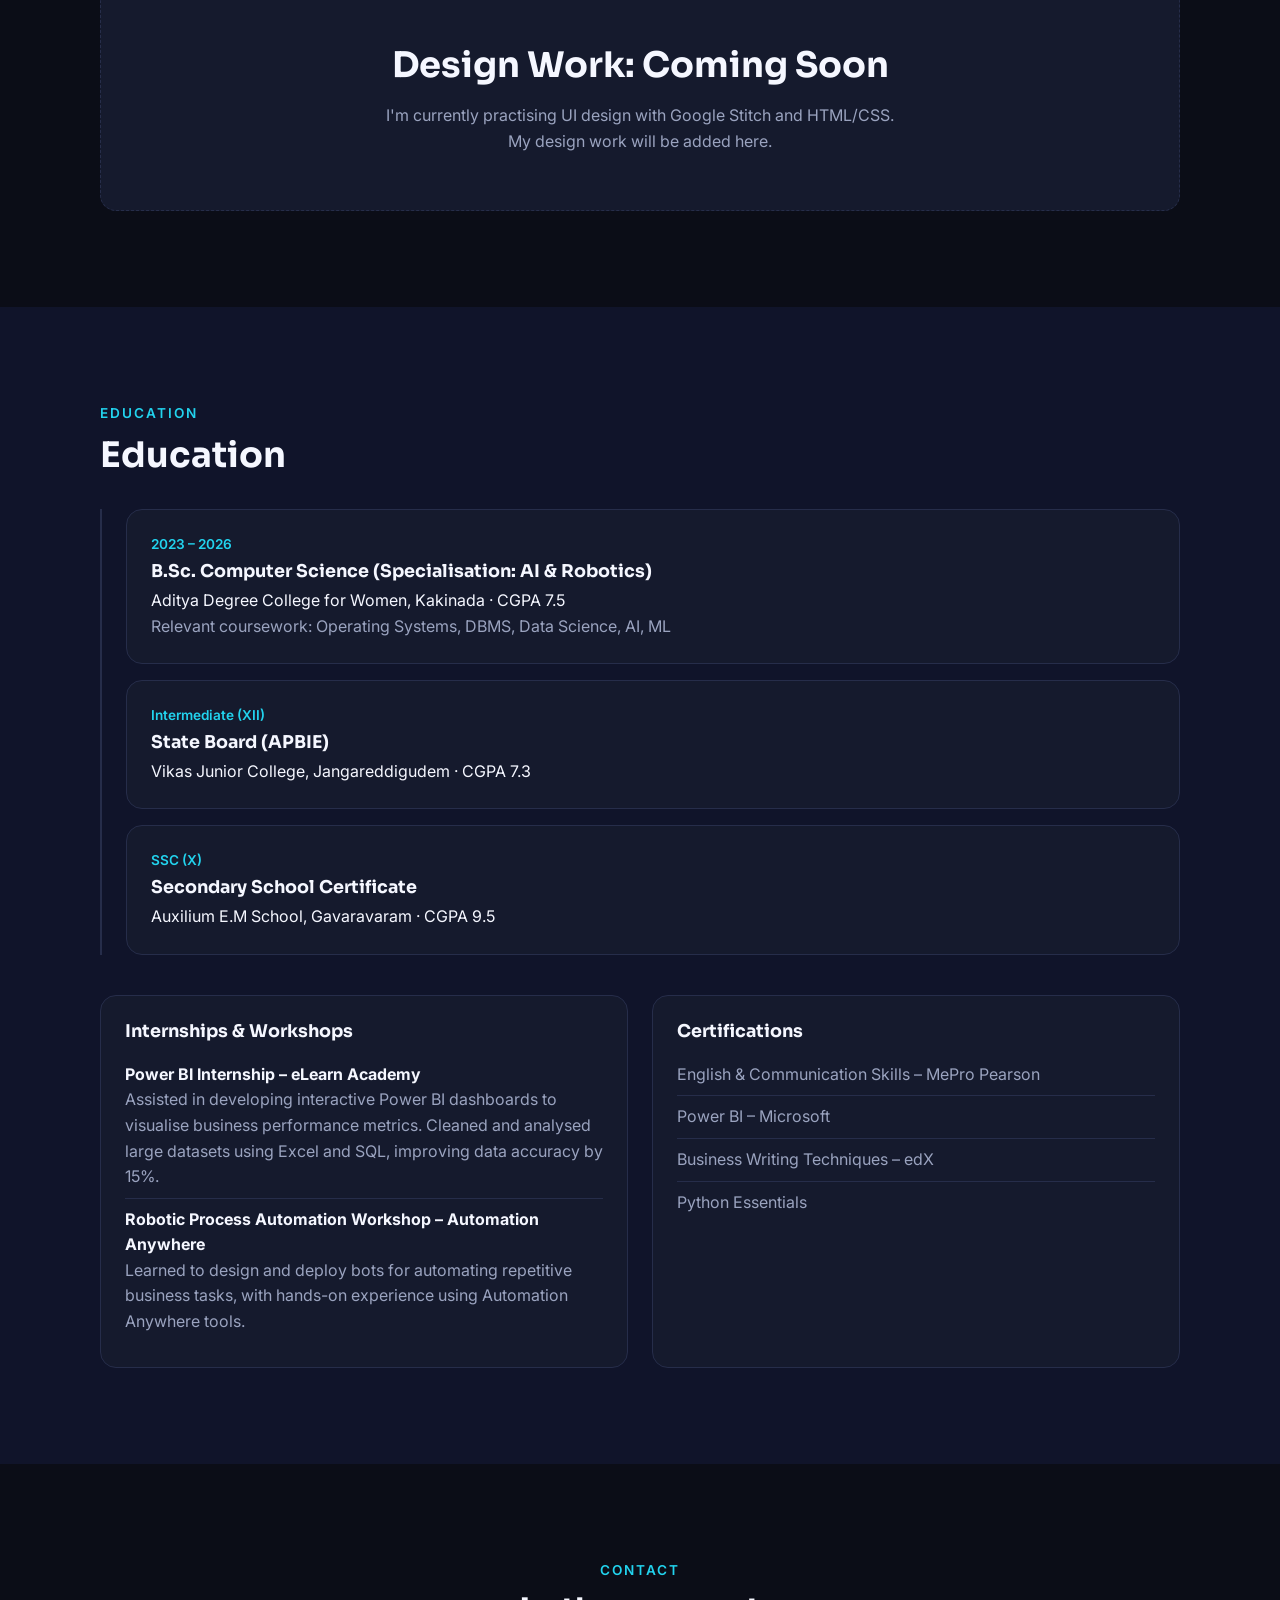
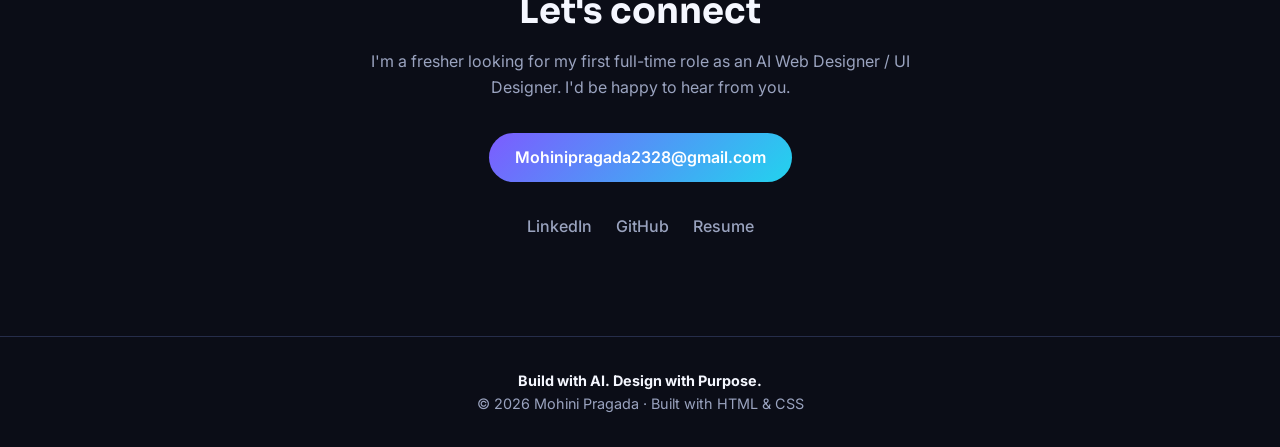
==== commit ab453cf9: "Link translation project card to its GitHub folder Co-Authored-By: Claude Opus 5.5 <noreply@anthropi" ====
--- a/index.html
+++ b/index.html
@@ -241,8 +241,7 @@
             <div class="project-links">
               <a href="projects/nlp-translator/code.html">View Frontend &amp; Backend Code &rarr;</a>
               <a href="projects/nlp-translator/nlp-translator-code.zip" download>Download Code (.zip)</a>
-              <!-- Replace this placeholder with your real GitHub repository link -->
-              <a href="#">[ADD GITHUB LINK]</a>
+              <a href="https://github.com/mohinipragada/mohini/tree/main/nlp-translation-project" target="_blank" rel="noopener">View on GitHub &rarr;</a>
             </div>
           </div>
         </article>
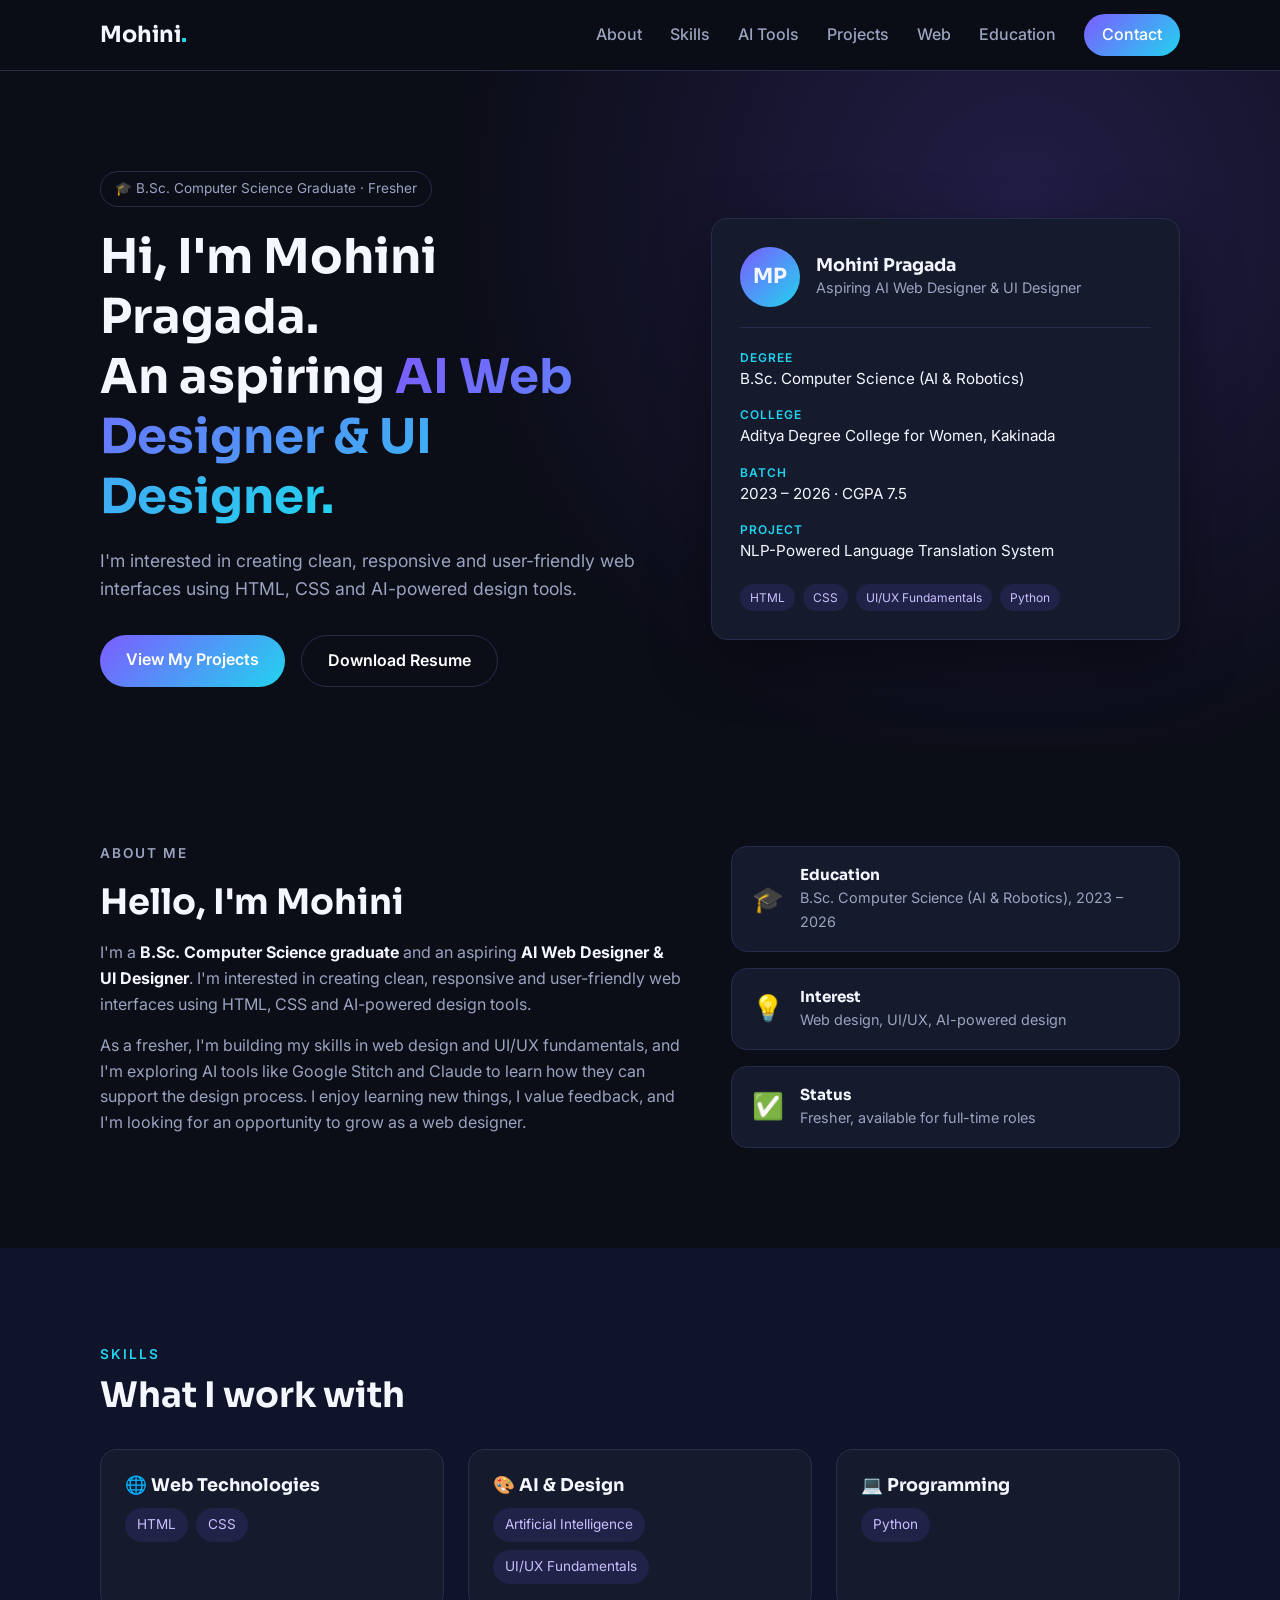
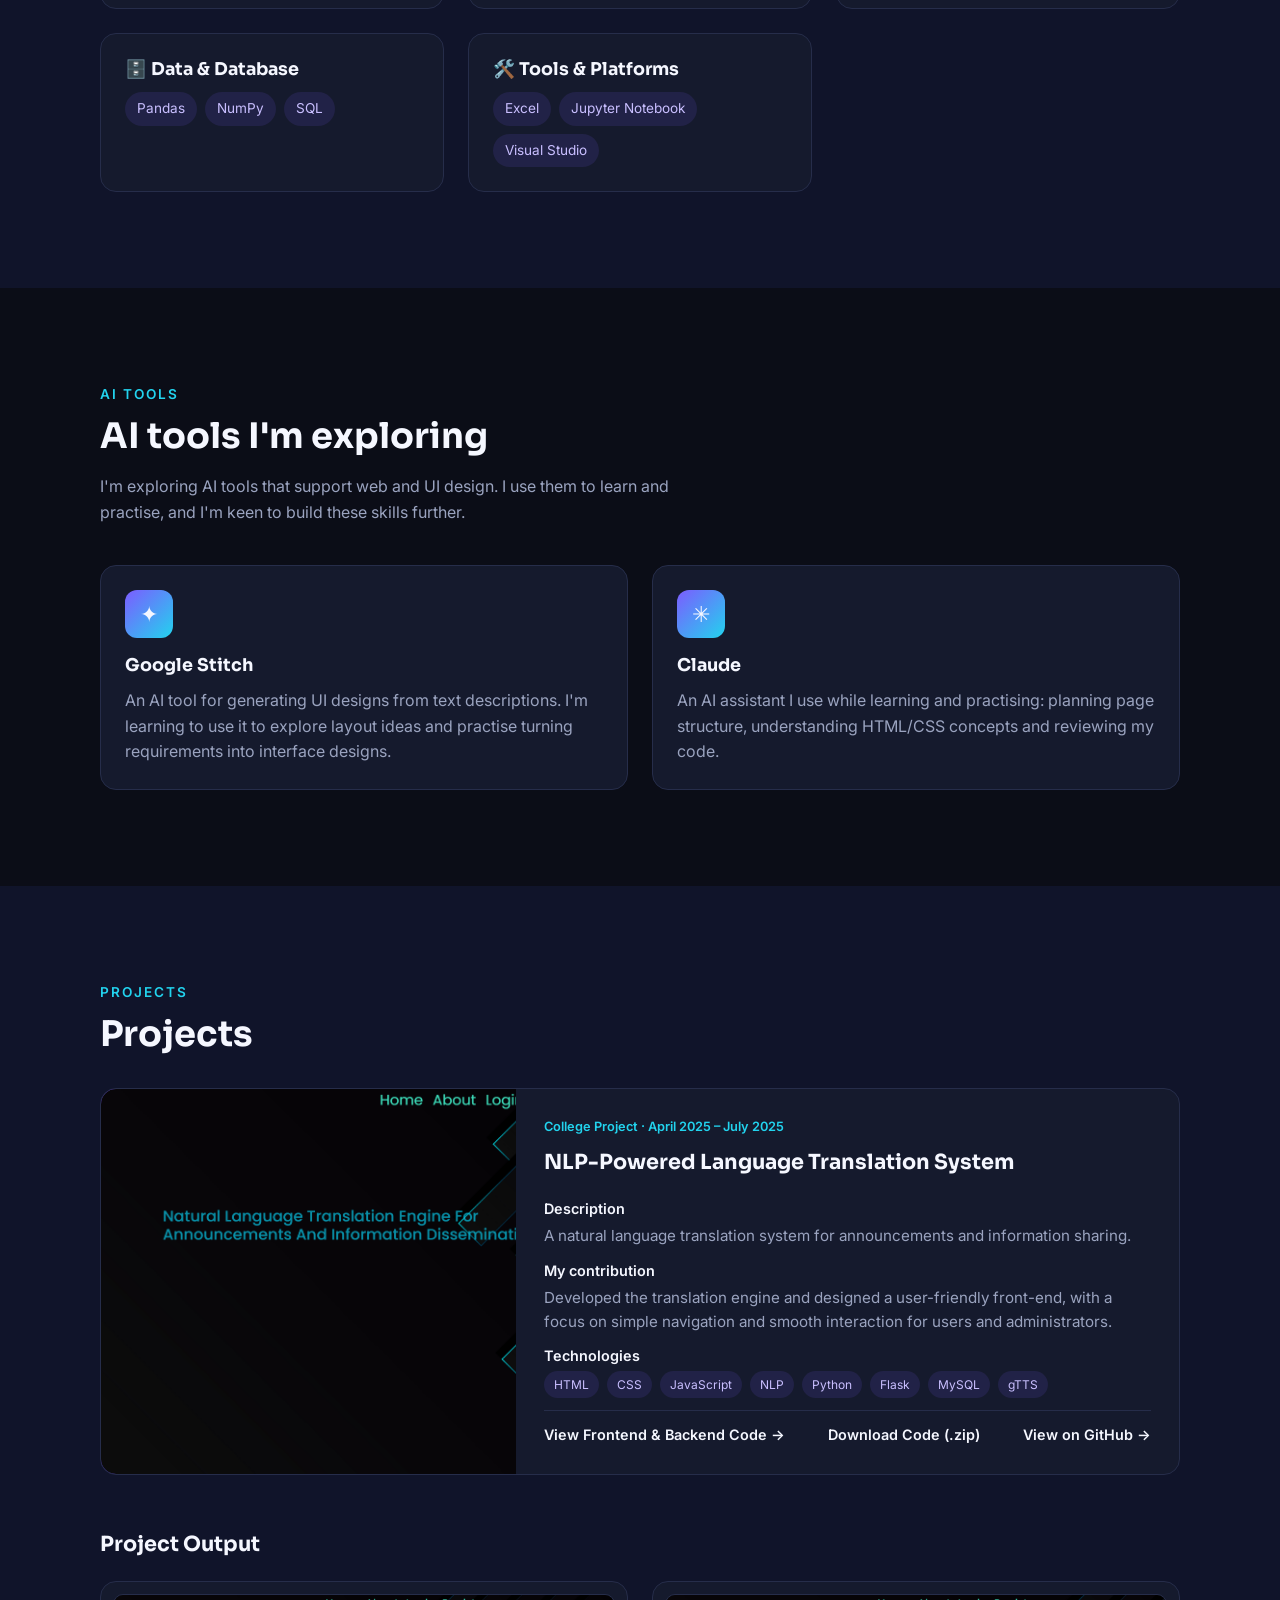
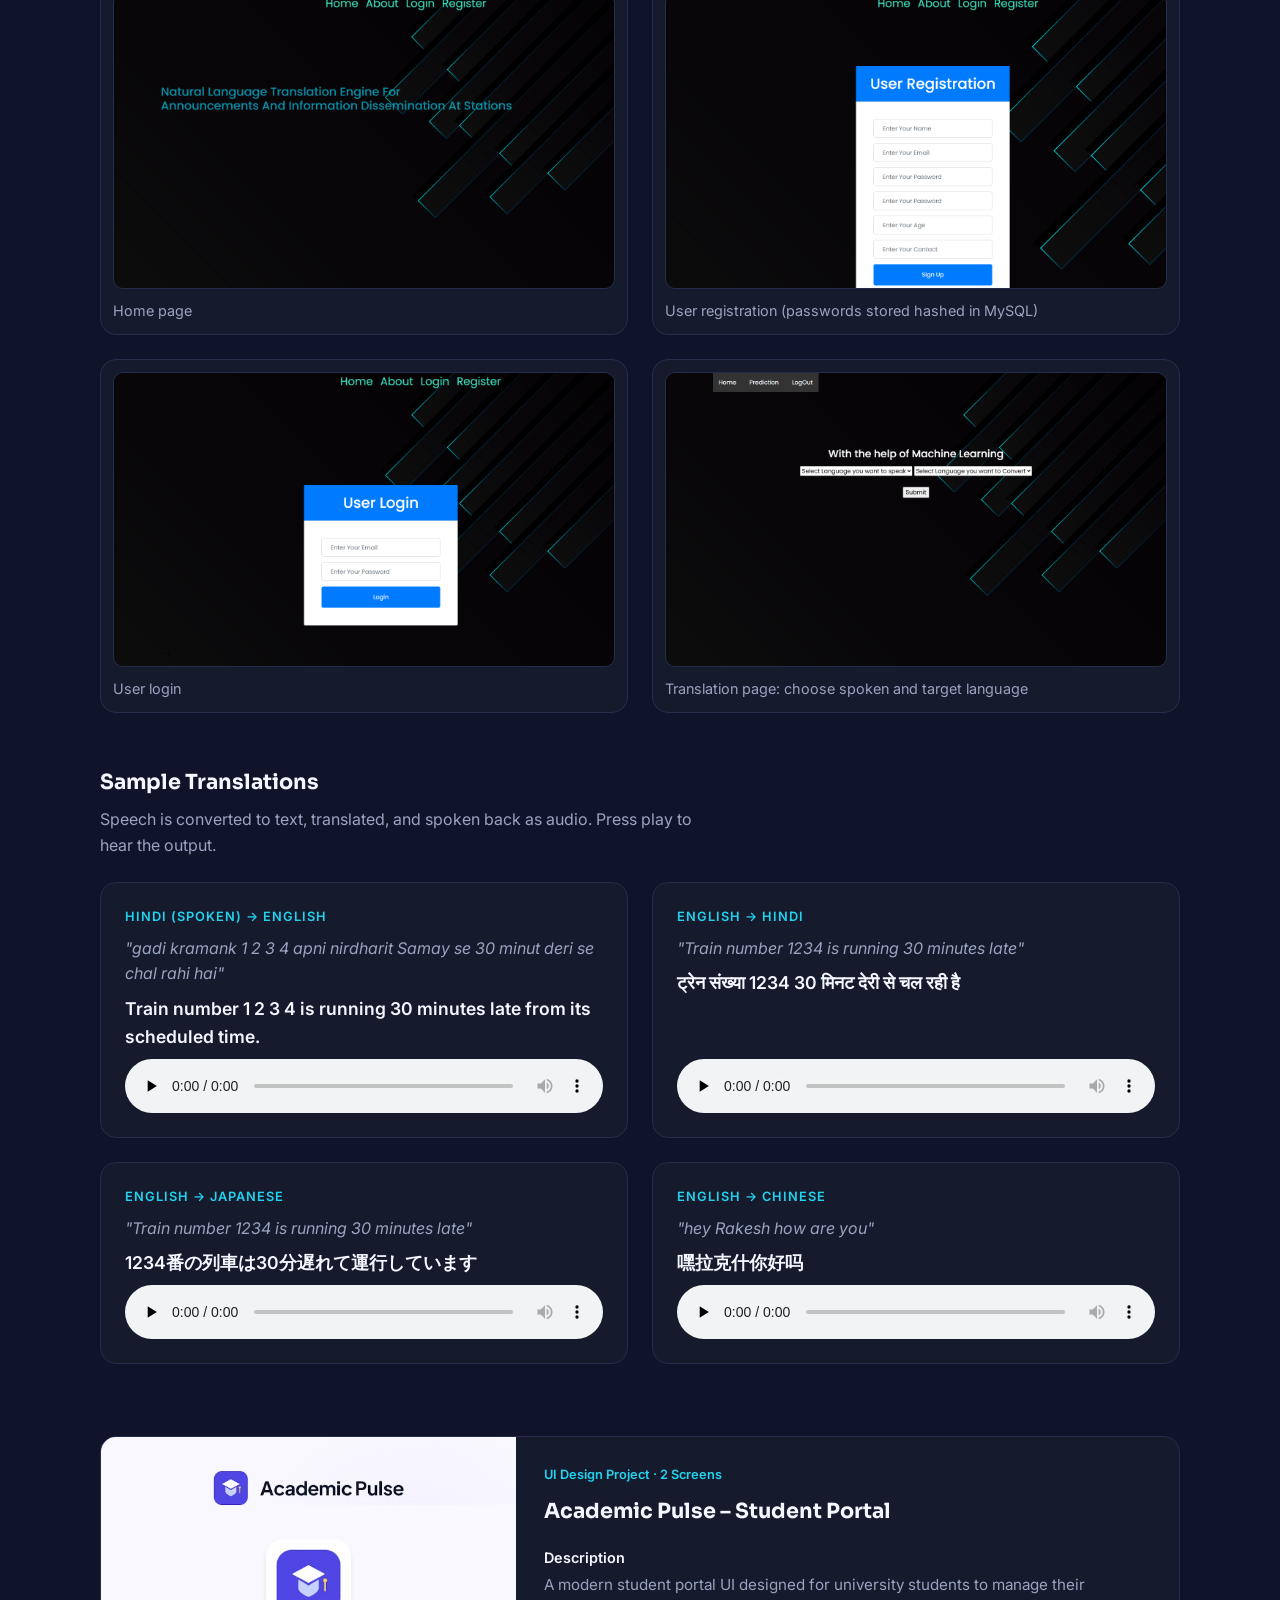
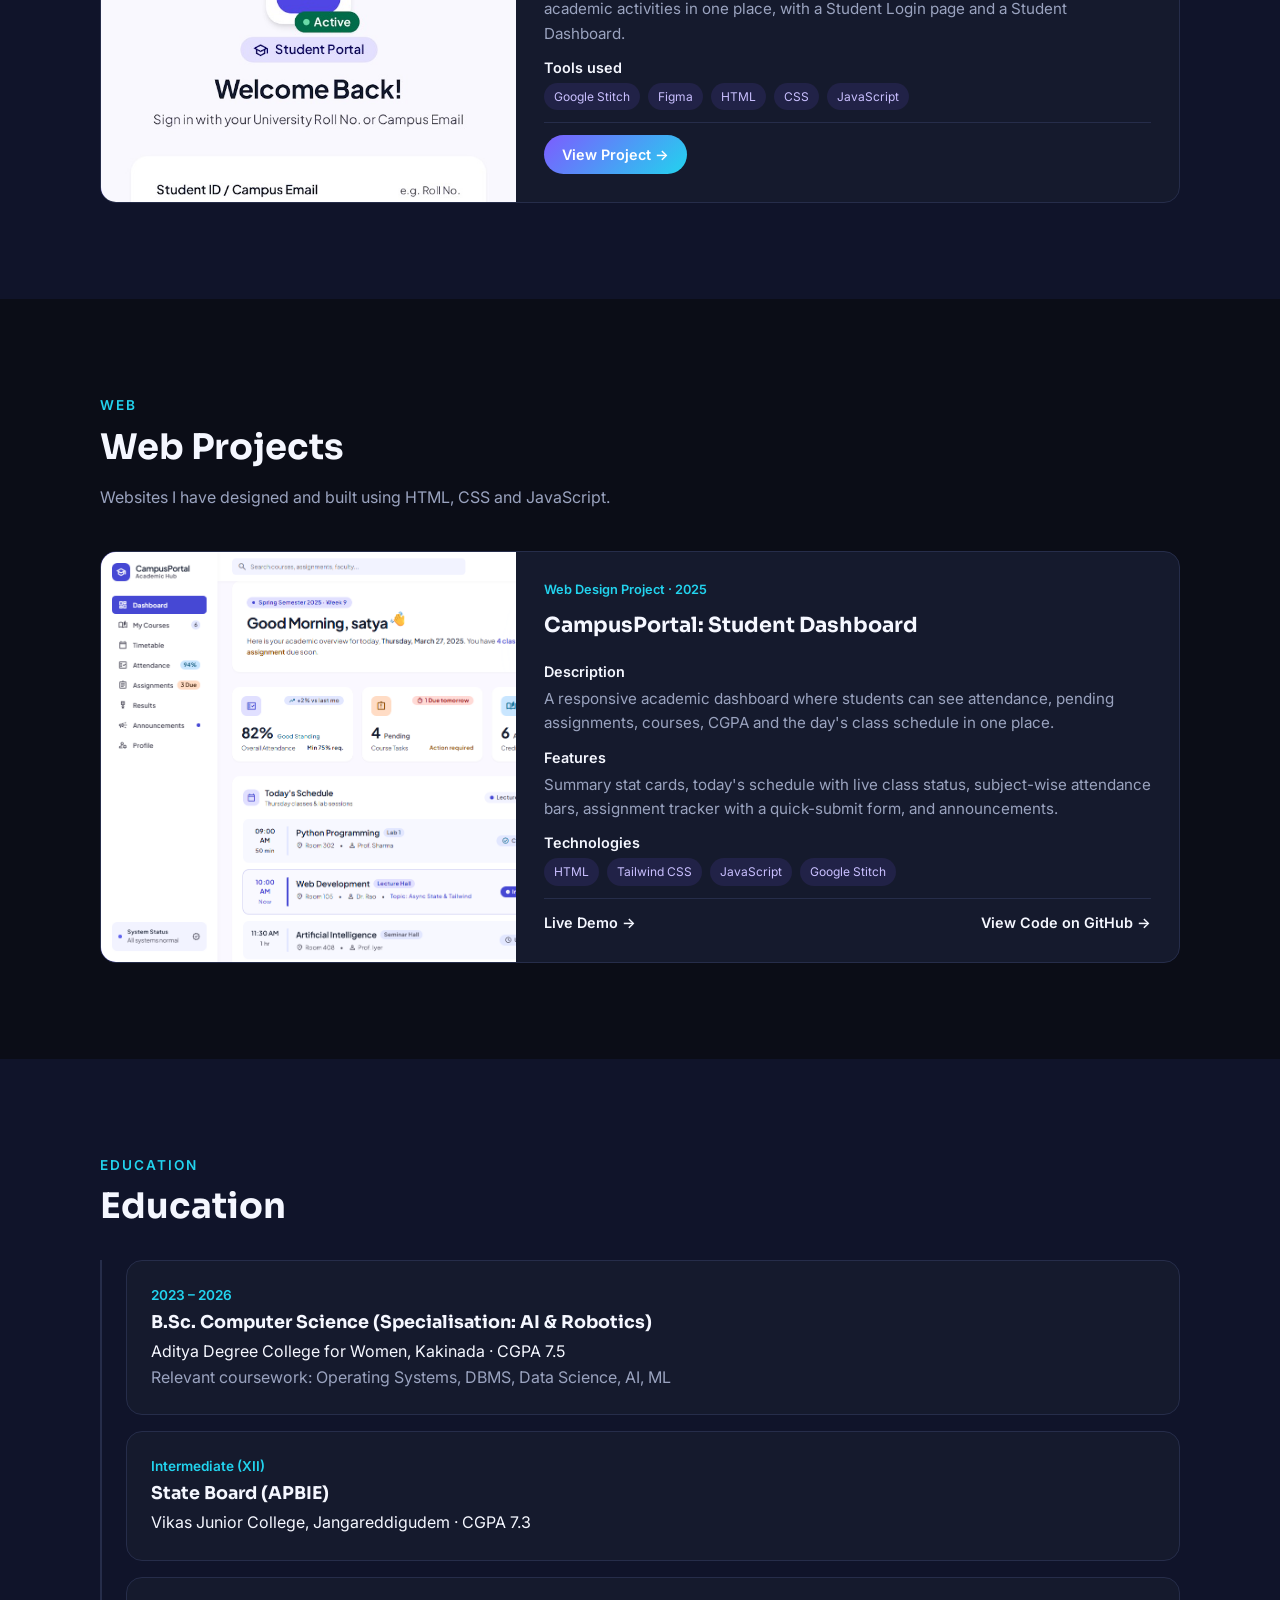
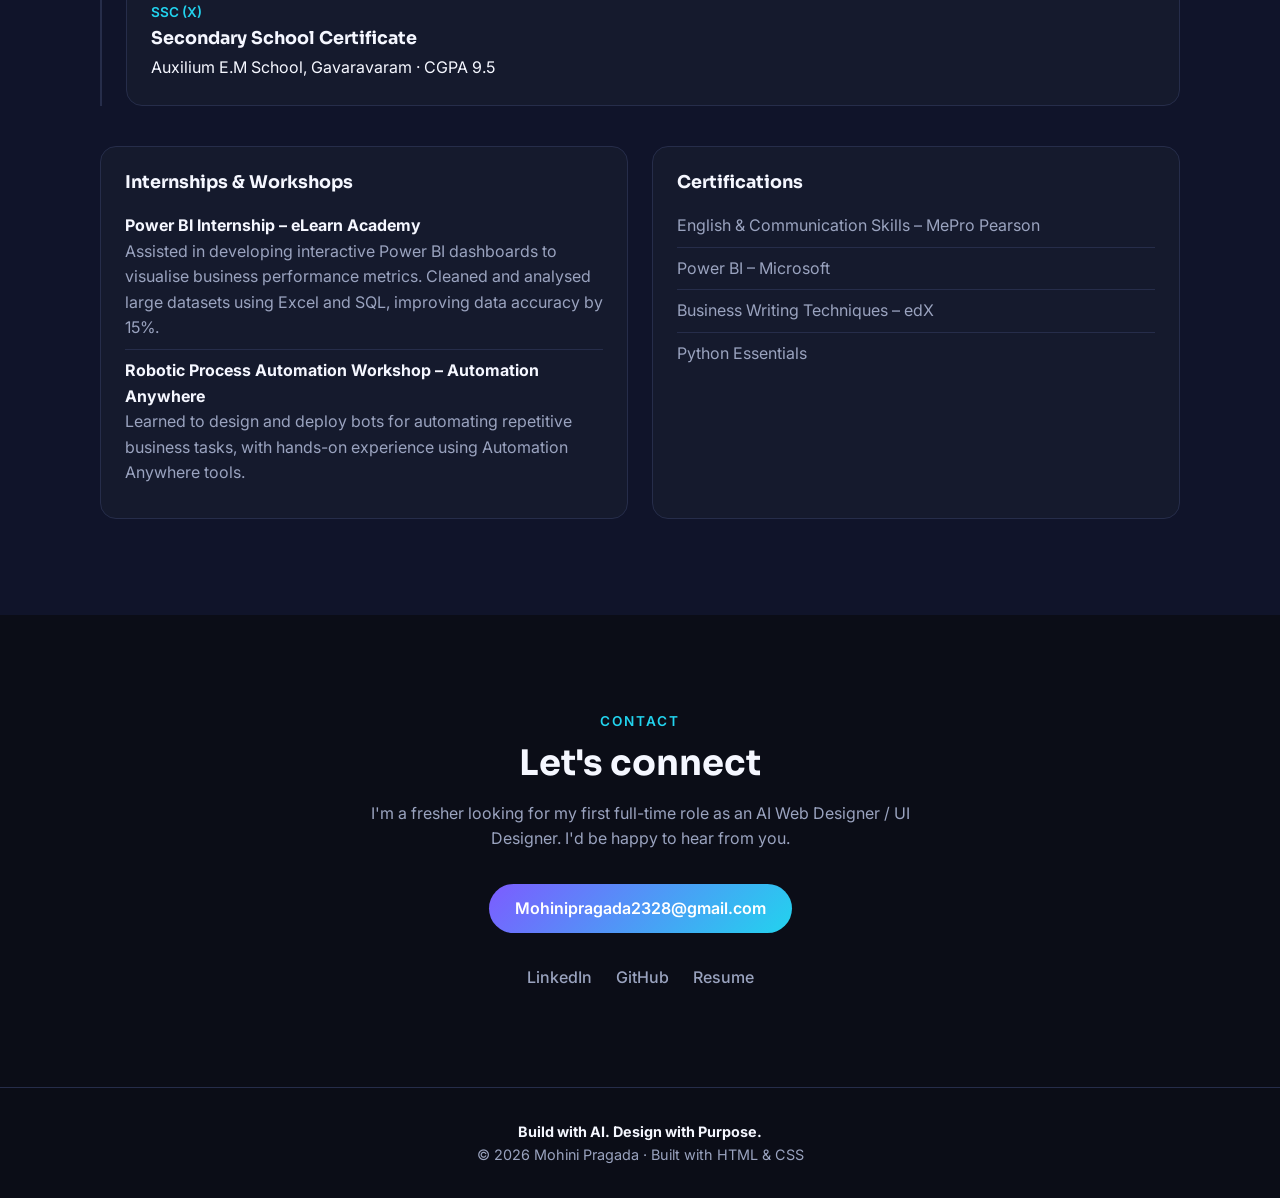
==== commit c9db9e97: "Add Academic Pulse student portal and CampusPortal dashboard projects - Academic Pulse – Student Por" ====
--- a/index.html
+++ b/index.html
@@ -31,7 +31,7 @@
           <li><a href="#skills">Skills</a></li>
           <li><a href="#ai-tools">AI Tools</a></li>
           <li><a href="#projects">Projects</a></li>
-          <li><a href="#design-work">Design Work</a></li>
+          <li><a href="#web-projects">Web</a></li>
           <li><a href="#education">Education</a></li>
           <li><a href="#contact" class="btn btn-small">Contact</a></li>
         </ul>
@@ -299,20 +299,81 @@
             <audio controls preload="none" src="assets/nlp-translator/audio/translated_zh-cn.mp3"></audio>
           </div>
         </div>
-      </div>
-    </section>
-
-    <!-- ========== 7. DESIGN WORK (placeholder until real designs are ready) ========== -->
-    <section id="design-work" class="section">
+
+        <!-- UI design project: login + dashboard screens (details page in projects/academic-pulse/) -->
+        <article class="card project-card project-spaced">
+          <div class="project-thumb thumb-top">
+            <img src="assets/academic-pulse/login.jpg" alt="Academic Pulse student login screen" loading="lazy">
+          </div>
+          <div class="project-body">
+            <p class="project-tag">UI Design Project · 2 Screens</p>
+            <h3>Academic Pulse – Student Portal</h3>
+
+            <dl class="project-details">
+              <dt>Description</dt>
+              <dd>
+                A modern student portal UI designed for university students to manage their academic
+                activities in one place, with a Student Login page and a Student Dashboard.
+              </dd>
+
+              <dt>Tools used</dt>
+              <dd>
+                <ul class="tags small">
+                  <li>Google Stitch</li><li>Figma</li><li>HTML</li><li>CSS</li><li>JavaScript</li>
+                </ul>
+              </dd>
+            </dl>
+
+            <div class="project-links">
+              <a href="projects/academic-pulse/index.html" class="btn btn-small">View Project &rarr;</a>
+            </div>
+          </div>
+        </article>
+      </div>
+    </section>
+
+    <!-- ========== 7. WEB PROJECTS (websites built with HTML/CSS/JavaScript) ========== -->
+    <section id="web-projects" class="section">
       <div class="container">
-        <p class="section-label">Design Work</p>
-        <div class="card coming-soon">
-          <h2>Design Work: Coming Soon</h2>
-          <p>
-            I'm currently practising UI design with Google Stitch and HTML/CSS.
-            My design work will be added here.
-          </p>
-        </div>
+        <p class="section-label">Web</p>
+        <h2>Web Projects</h2>
+        <p class="section-intro">Websites I have designed and built using HTML, CSS and JavaScript.</p>
+
+        <article class="card project-card">
+          <div class="project-thumb">
+            <img src="assets/student-dashboard/home.png" alt="CampusPortal student dashboard showing attendance, pending tasks, courses and today's schedule">
+          </div>
+          <div class="project-body">
+            <p class="project-tag">Web Design Project · 2025</p>
+            <h3>CampusPortal: Student Dashboard</h3>
+
+            <dl class="project-details">
+              <dt>Description</dt>
+              <dd>
+                A responsive academic dashboard where students can see attendance, pending
+                assignments, courses, CGPA and the day's class schedule in one place.
+              </dd>
+
+              <dt>Features</dt>
+              <dd>
+                Summary stat cards, today's schedule with live class status, subject-wise attendance
+                bars, assignment tracker with a quick-submit form, and announcements.
+              </dd>
+
+              <dt>Technologies</dt>
+              <dd>
+                <ul class="tags small">
+                  <li>HTML</li><li>Tailwind CSS</li><li>JavaScript</li><li>Google Stitch</li>
+                </ul>
+              </dd>
+            </dl>
+
+            <div class="project-links">
+              <a href="projects/student-dashboard/" target="_blank" rel="noopener">Live Demo &rarr;</a>
+              <a href="https://github.com/mohinipragada/mohini/tree/main/projects/student-dashboard" target="_blank" rel="noopener">View Code on GitHub &rarr;</a>
+            </div>
+          </div>
+        </article>
       </div>
     </section>
 
--- a/css/style.css
+++ b/css/style.css
@@ -486,6 +486,69 @@
   object-position: left center;
 }
 
+/* Extra space above a project card that follows another project's content */
+.project-spaced {
+  margin-top: 72px;
+}
+
+/* Tall phone screenshots: show the top of the screen in the thumbnail */
+.project-thumb.thumb-top {
+  max-height: 360px;
+}
+
+.project-thumb.thumb-top img {
+  object-position: center top;
+}
+
+/* Keep button text white inside the project links row */
+.project-links .btn:hover {
+  color: #fff;
+}
+
+/* Project details page: phone screenshots (projects/academic-pulse/) */
+.phone-shots {
+  display: flex;
+  justify-content: center;
+  align-items: flex-start;
+  gap: 32px;
+  margin-top: 40px;
+}
+
+/* flex-grow matches each image's width/height ratio, so both show at the same height */
+.phone-shot {
+  flex: 671 1 0;
+  max-width: 520px;
+  margin: 0;
+  padding: 14px;
+}
+
+.phone-shot.narrow {
+  flex-grow: 309;
+  max-width: 240px;
+}
+
+.phone-shot img {
+  display: block;
+  width: 100%;
+  height: auto;
+  border-radius: 12px;
+  box-shadow: 0 12px 32px rgba(0, 0, 0, 0.35);
+}
+
+.phone-shot figcaption {
+  color: var(--muted);
+  font-size: 0.9rem;
+  margin-top: 12px;
+  text-align: center;
+}
+
+.page-actions {
+  display: flex;
+  flex-wrap: wrap;
+  gap: 16px;
+  margin-top: 48px;
+}
+
 /* Project output: screenshots */
 .shot {
   padding: 12px;
@@ -746,6 +809,19 @@
 
   .file-list {
     position: static;
+  }
+
+  /* Stack the phone screenshots one below the other */
+  .phone-shots {
+    flex-direction: column;
+    align-items: center;
+  }
+
+  .phone-shot,
+  .phone-shot.narrow {
+    flex: none;
+    width: 100%;
+    max-width: 380px;
   }
 
   /* Mobile menu */
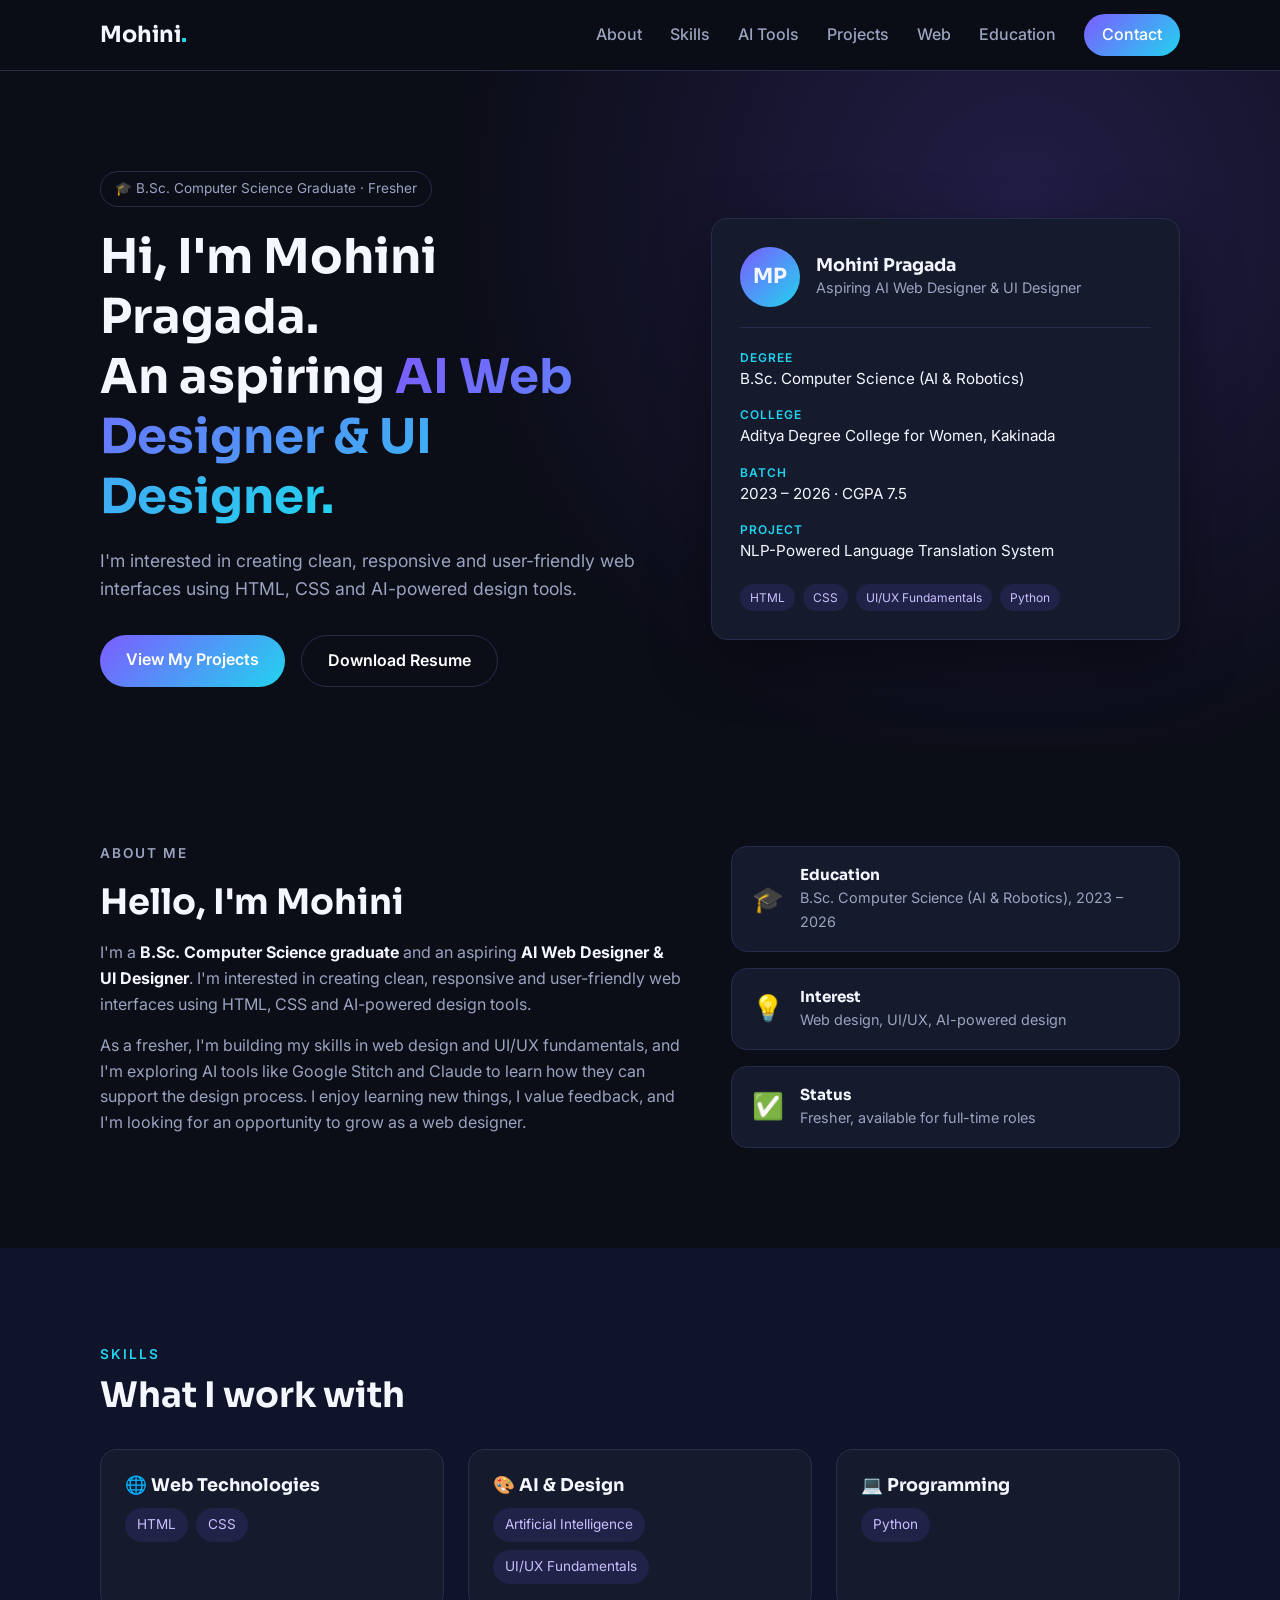
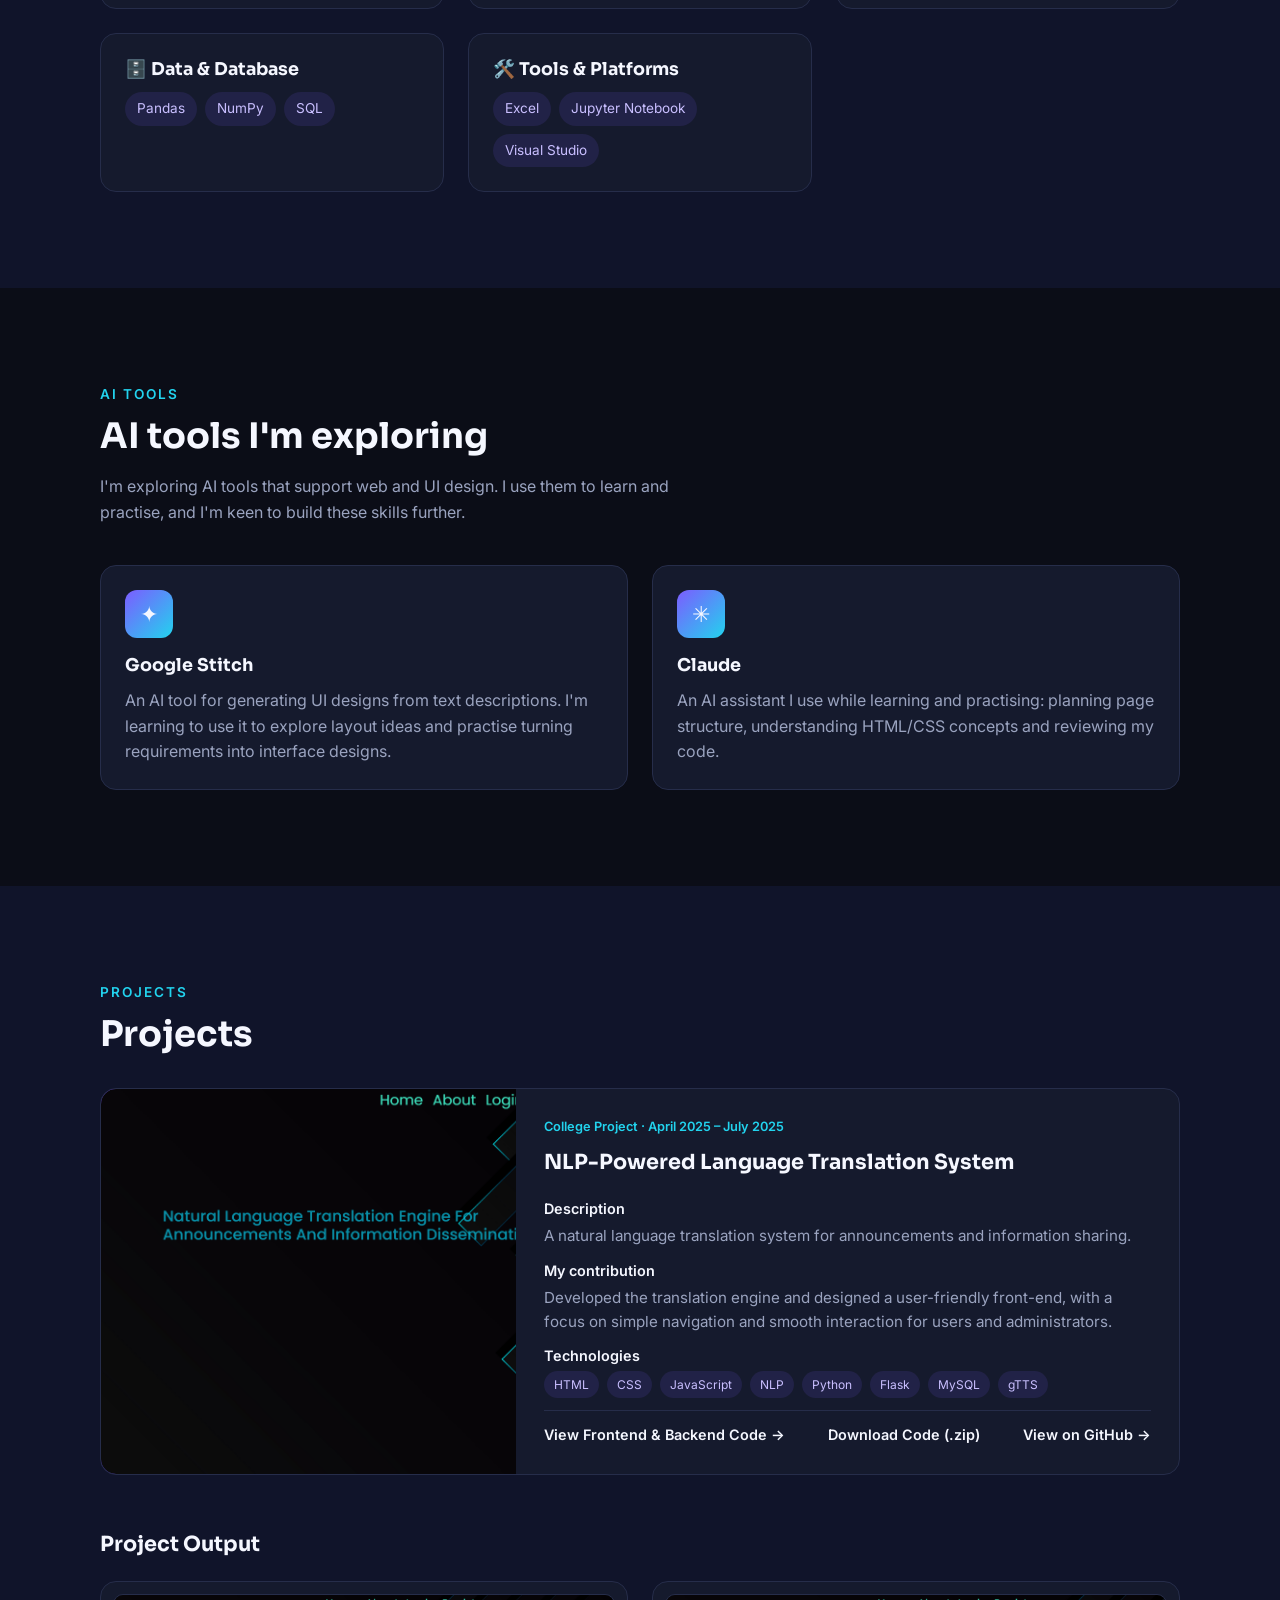
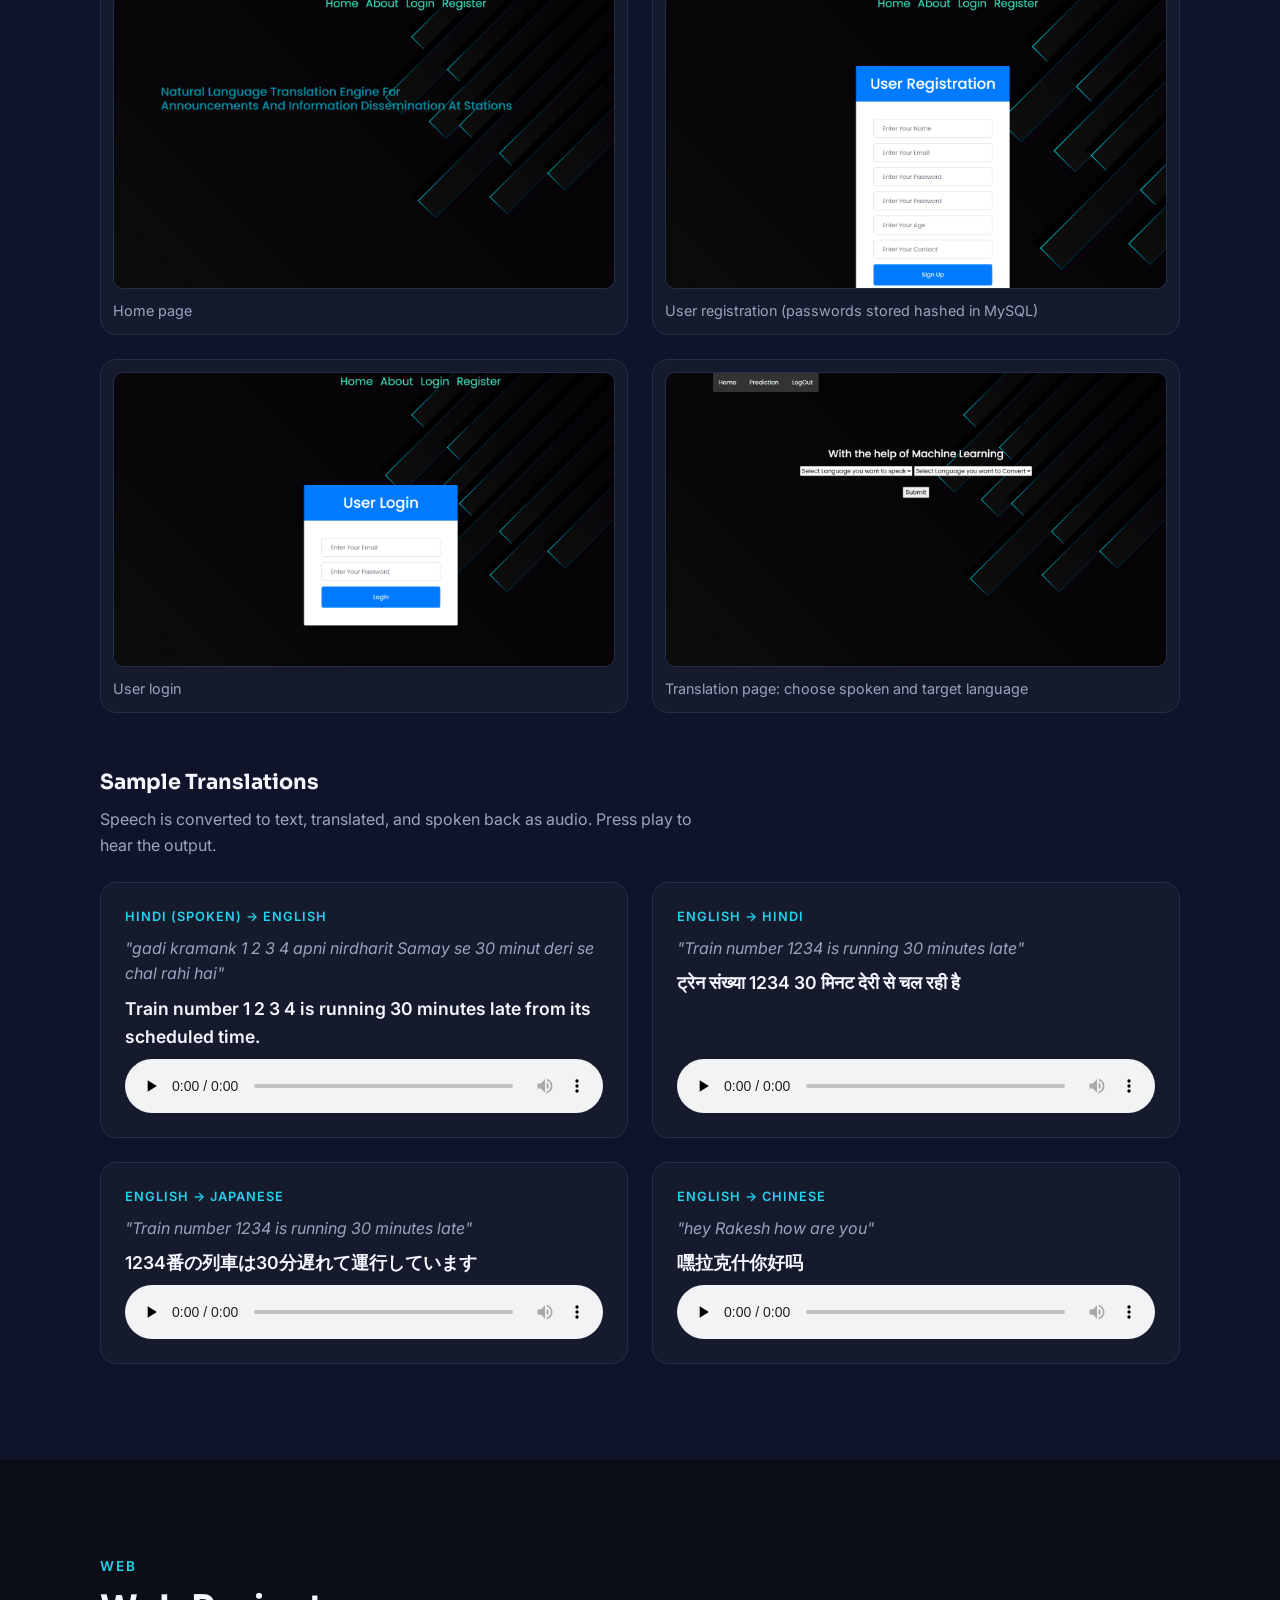
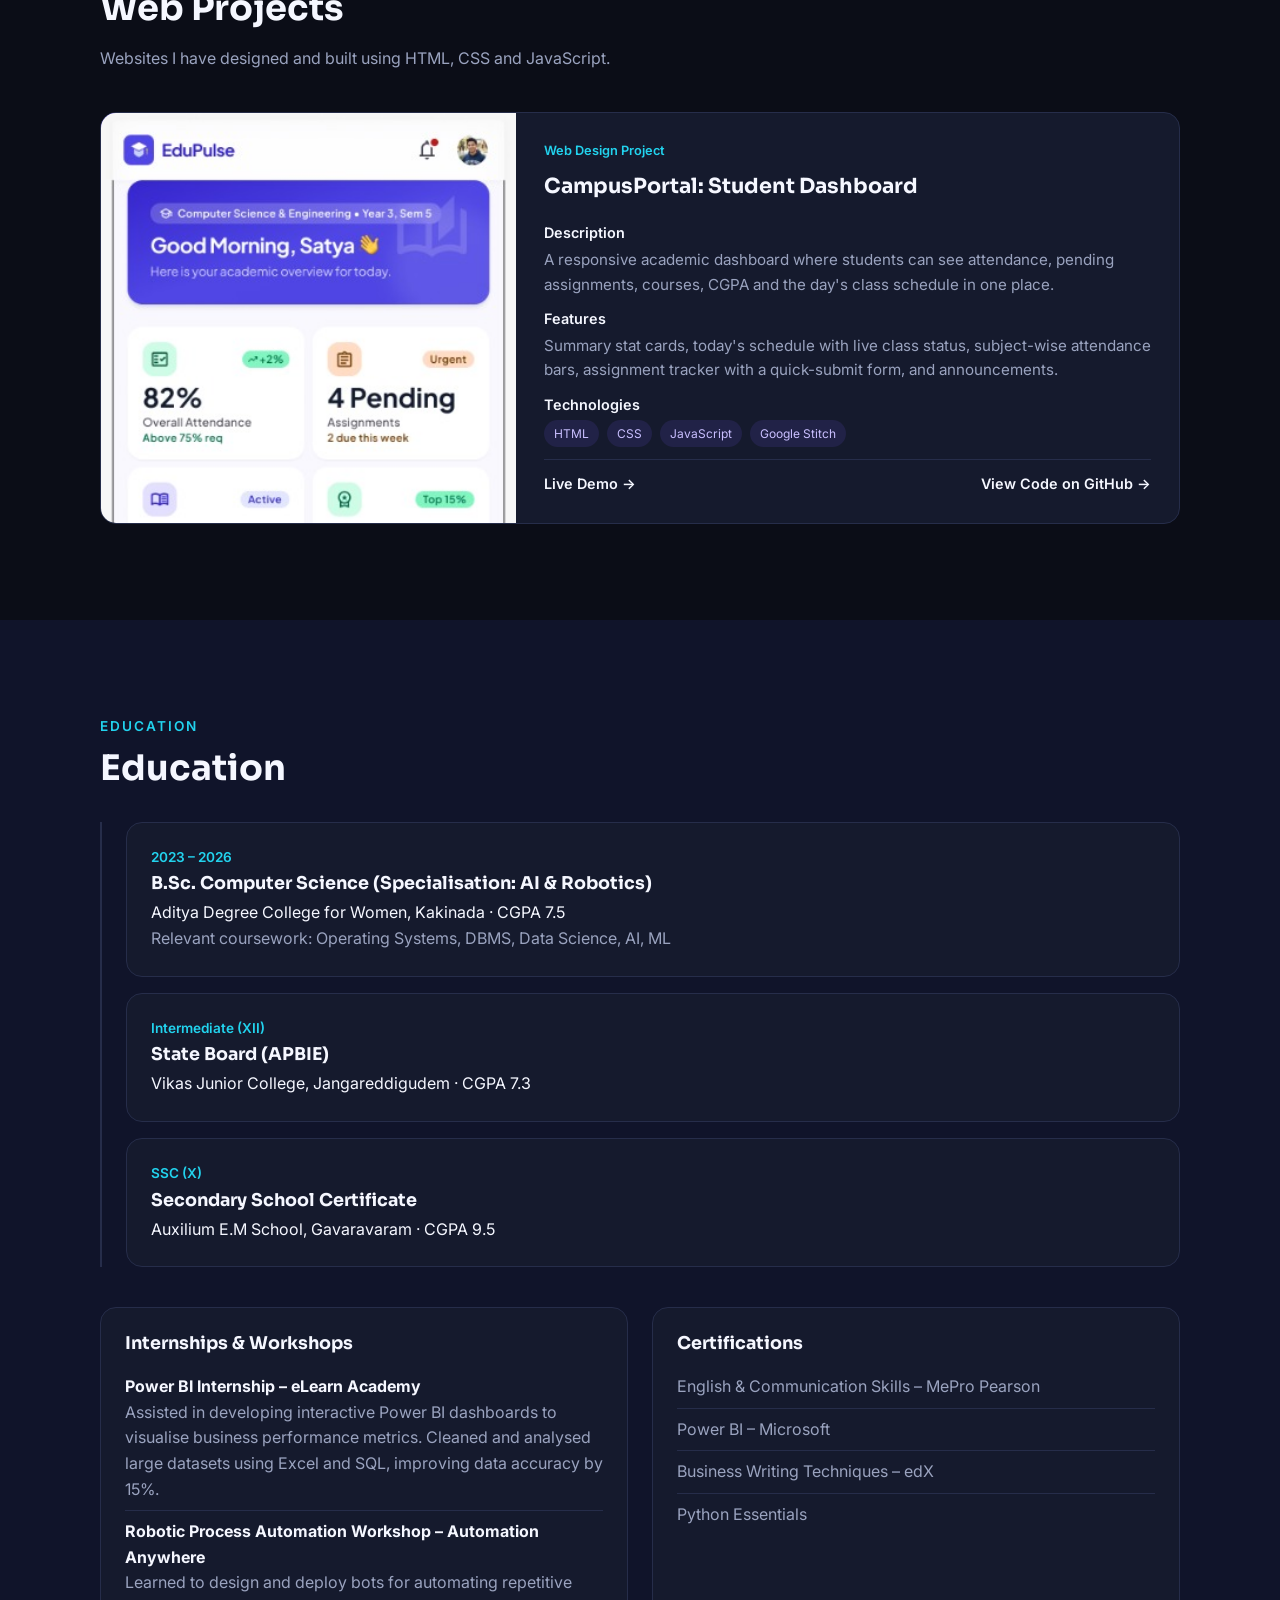
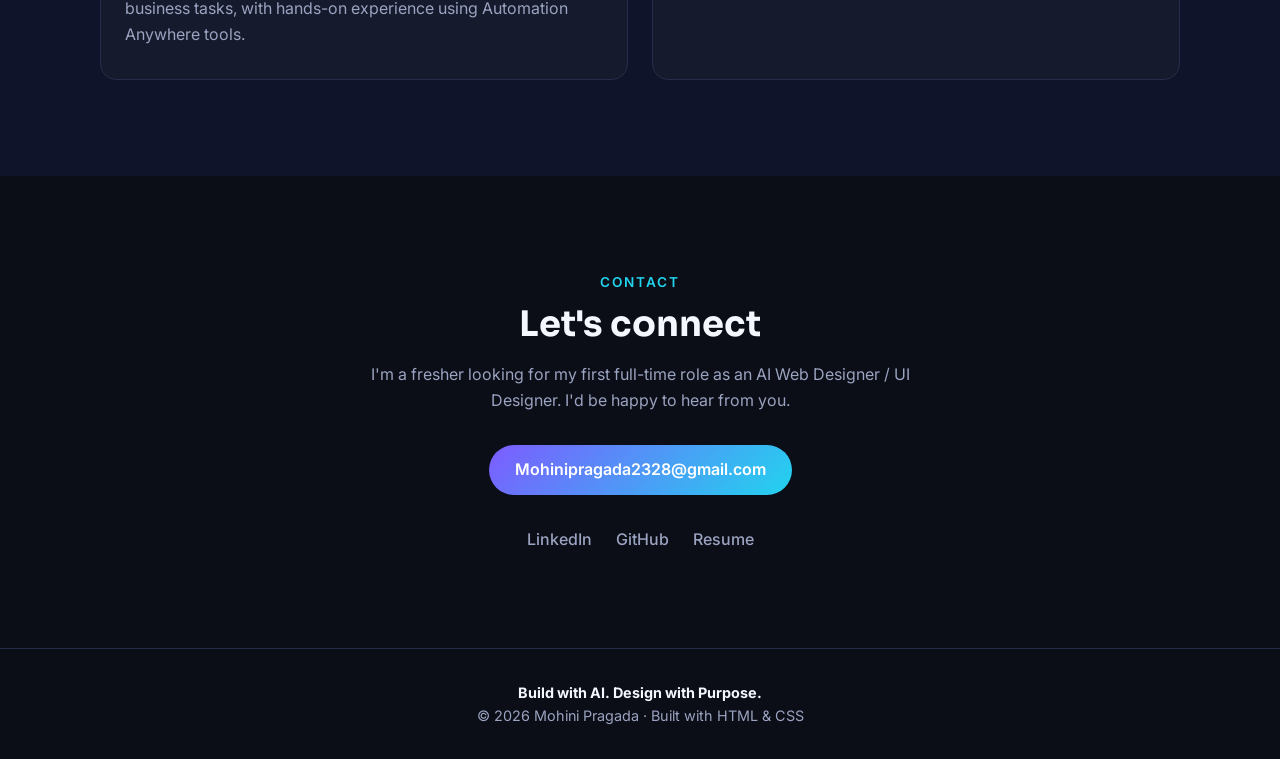
==== commit 3de9c31f: "Remove Academic Pulse project and update CampusPortal screenshots Co-Authored-By: Claude Opus 5.5 <n" ====
--- a/index.html
+++ b/index.html
@@ -299,36 +299,6 @@
             <audio controls preload="none" src="assets/nlp-translator/audio/translated_zh-cn.mp3"></audio>
           </div>
         </div>
-
-        <!-- UI design project: login + dashboard screens (details page in projects/academic-pulse/) -->
-        <article class="card project-card project-spaced">
-          <div class="project-thumb thumb-top">
-            <img src="assets/academic-pulse/login.jpg" alt="Academic Pulse student login screen" loading="lazy">
-          </div>
-          <div class="project-body">
-            <p class="project-tag">UI Design Project · 2 Screens</p>
-            <h3>Academic Pulse – Student Portal</h3>
-
-            <dl class="project-details">
-              <dt>Description</dt>
-              <dd>
-                A modern student portal UI designed for university students to manage their academic
-                activities in one place, with a Student Login page and a Student Dashboard.
-              </dd>
-
-              <dt>Tools used</dt>
-              <dd>
-                <ul class="tags small">
-                  <li>Google Stitch</li><li>Figma</li><li>HTML</li><li>CSS</li><li>JavaScript</li>
-                </ul>
-              </dd>
-            </dl>
-
-            <div class="project-links">
-              <a href="projects/academic-pulse/index.html" class="btn btn-small">View Project &rarr;</a>
-            </div>
-          </div>
-        </article>
       </div>
     </section>
 
@@ -340,11 +310,11 @@
         <p class="section-intro">Websites I have designed and built using HTML, CSS and JavaScript.</p>
 
         <article class="card project-card">
-          <div class="project-thumb">
-            <img src="assets/student-dashboard/home.png" alt="CampusPortal student dashboard showing attendance, pending tasks, courses and today's schedule">
+          <div class="project-thumb thumb-top">
+            <img src="assets/student-dashboard/home.png" alt="Student dashboard on mobile showing attendance, pending assignments, courses, GPA and today's schedule">
           </div>
           <div class="project-body">
-            <p class="project-tag">Web Design Project · 2025</p>
+            <p class="project-tag">Web Design Project</p>
             <h3>CampusPortal: Student Dashboard</h3>
 
             <dl class="project-details">
@@ -363,7 +333,7 @@
               <dt>Technologies</dt>
               <dd>
                 <ul class="tags small">
-                  <li>HTML</li><li>Tailwind CSS</li><li>JavaScript</li><li>Google Stitch</li>
+                  <li>HTML</li><li>CSS</li><li>JavaScript</li><li>Google Stitch</li>
                 </ul>
               </dd>
             </dl>
--- a/css/style.css
+++ b/css/style.css
@@ -523,7 +523,7 @@
 }
 
 .phone-shot.narrow {
-  flex-grow: 309;
+  flex-grow: 311;
   max-width: 240px;
 }
 
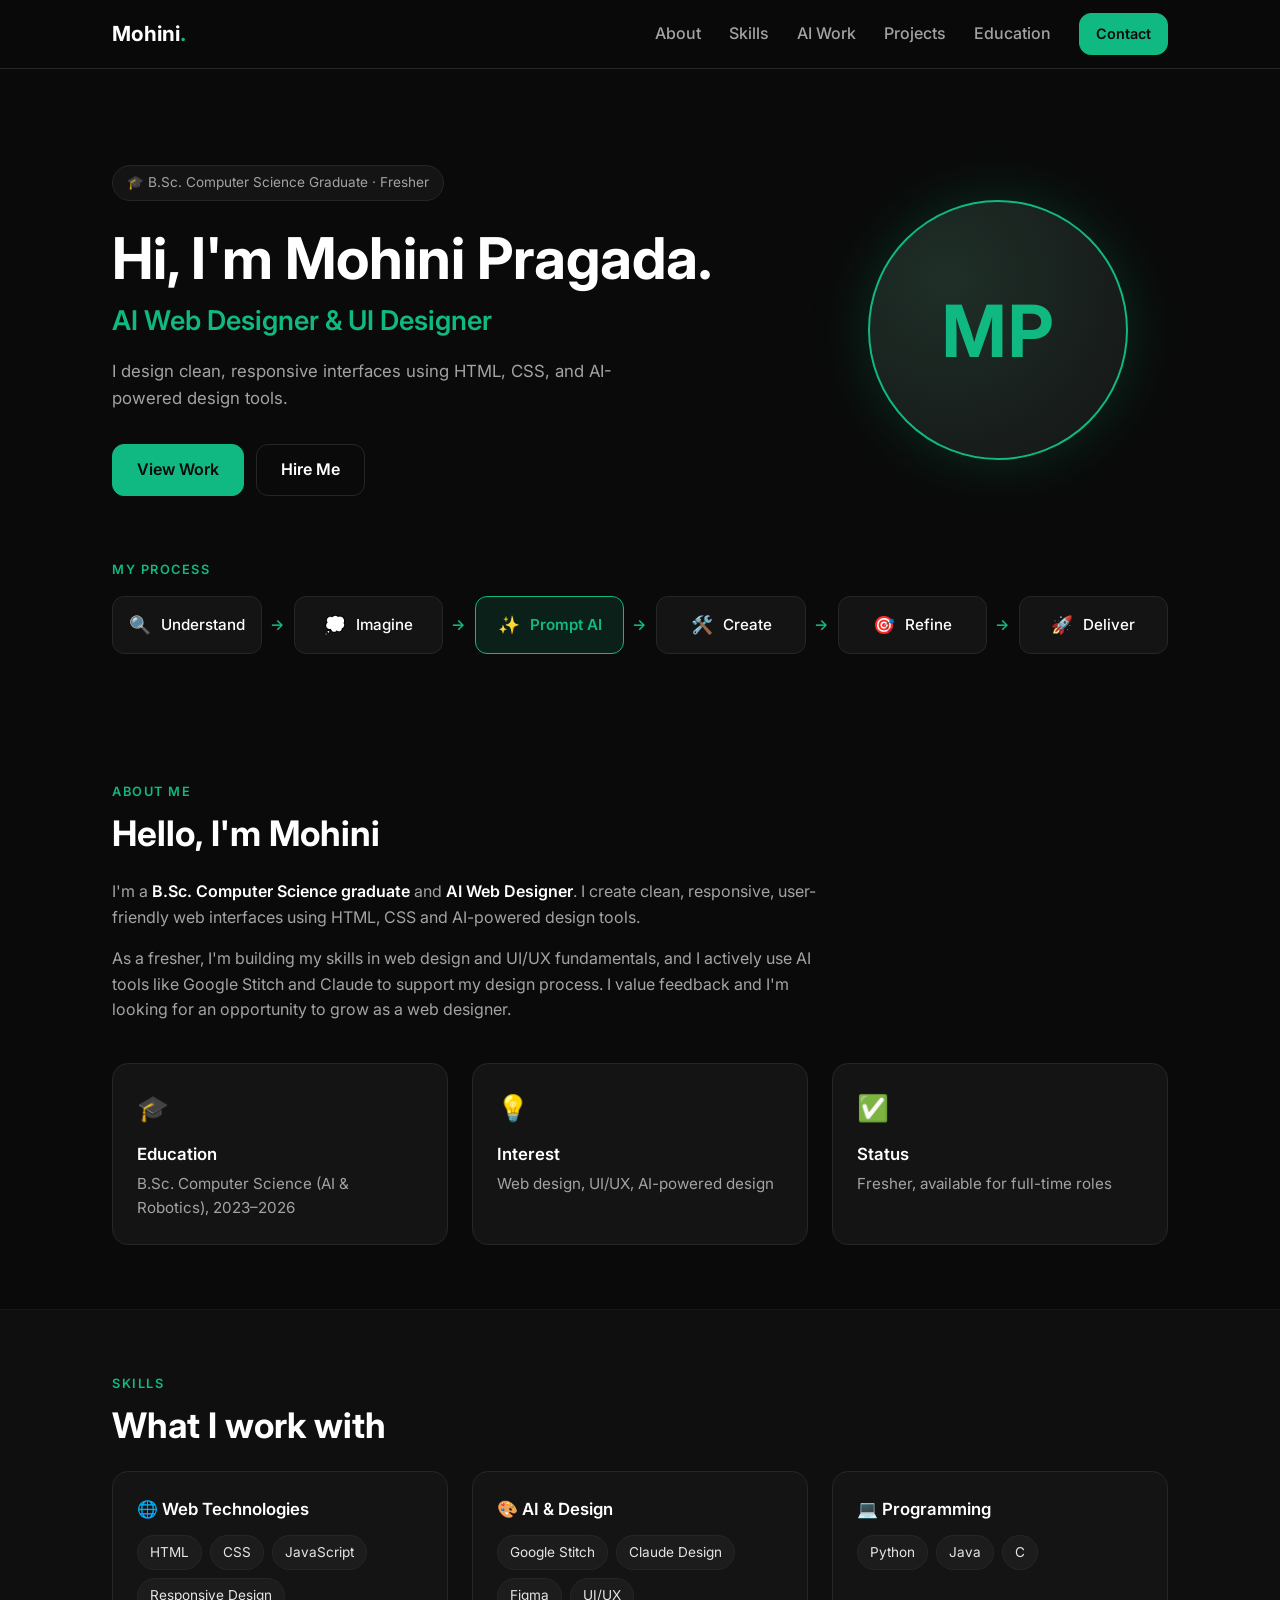
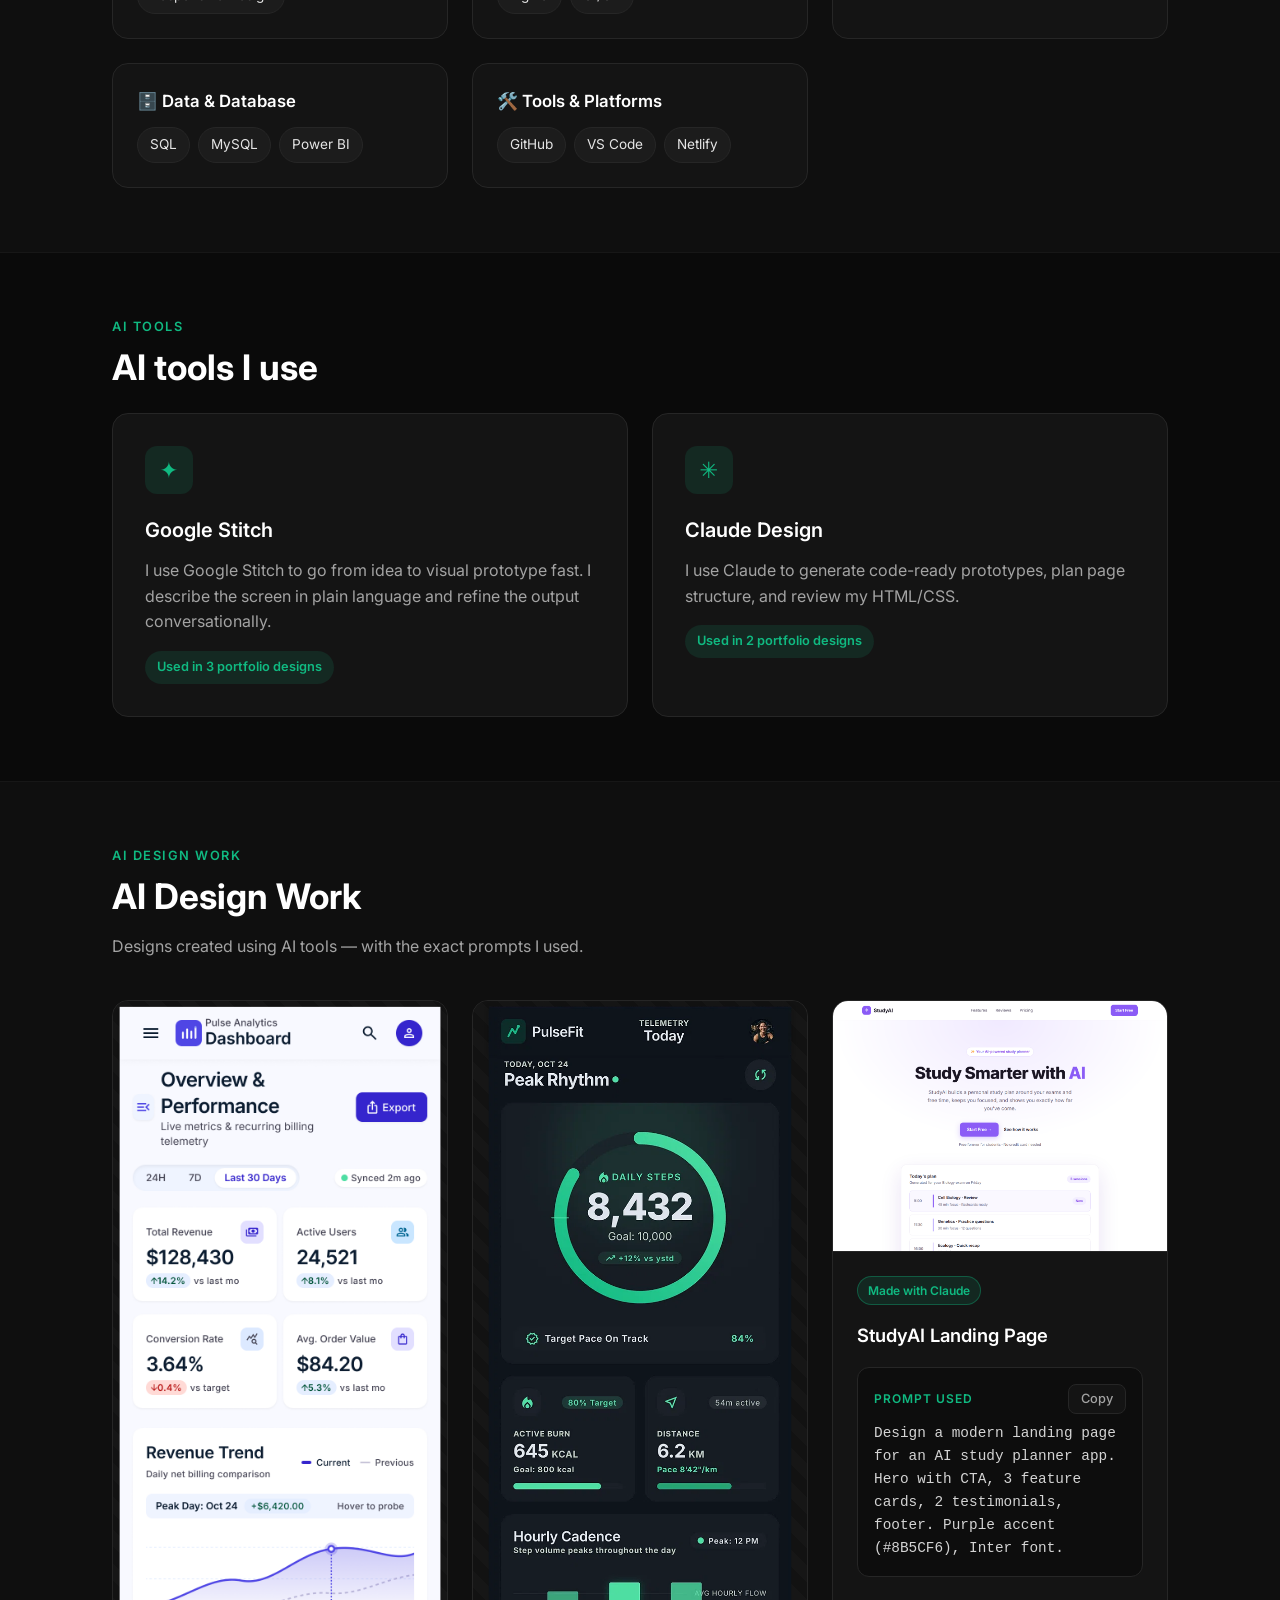
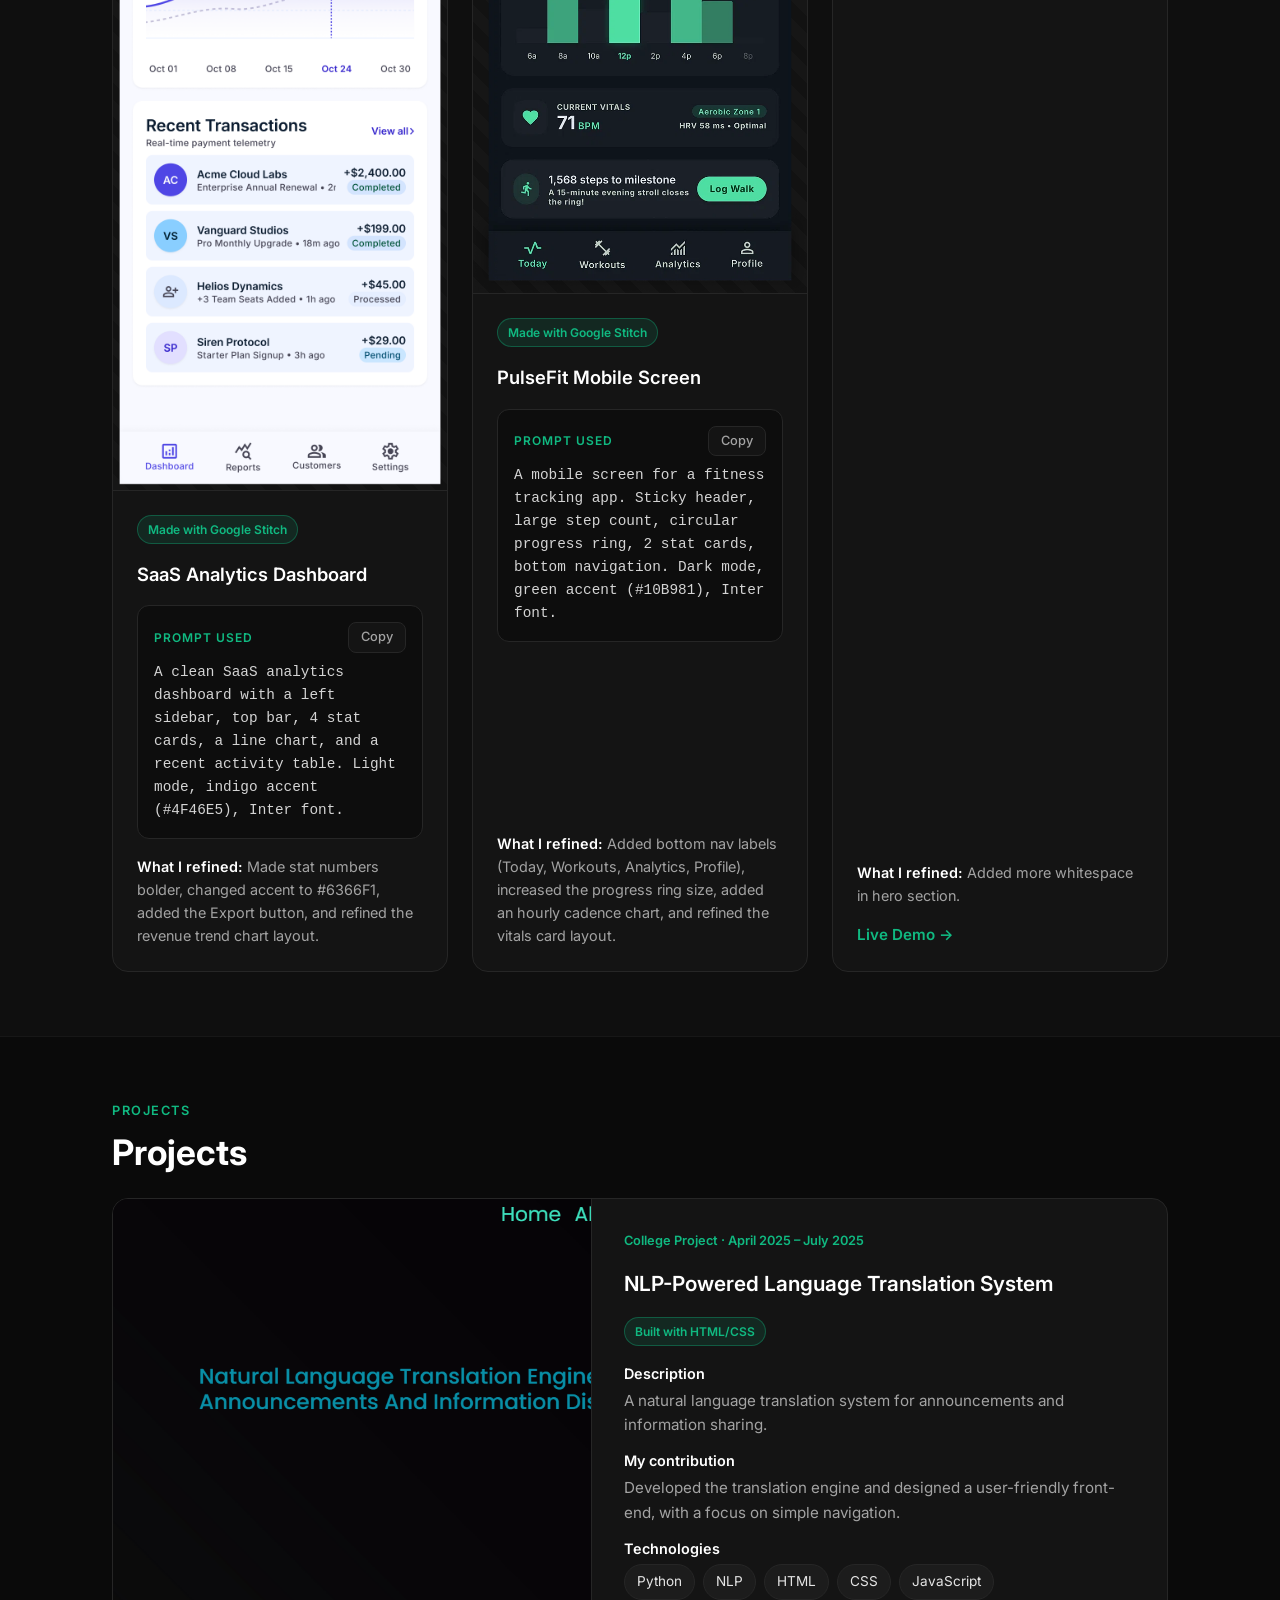
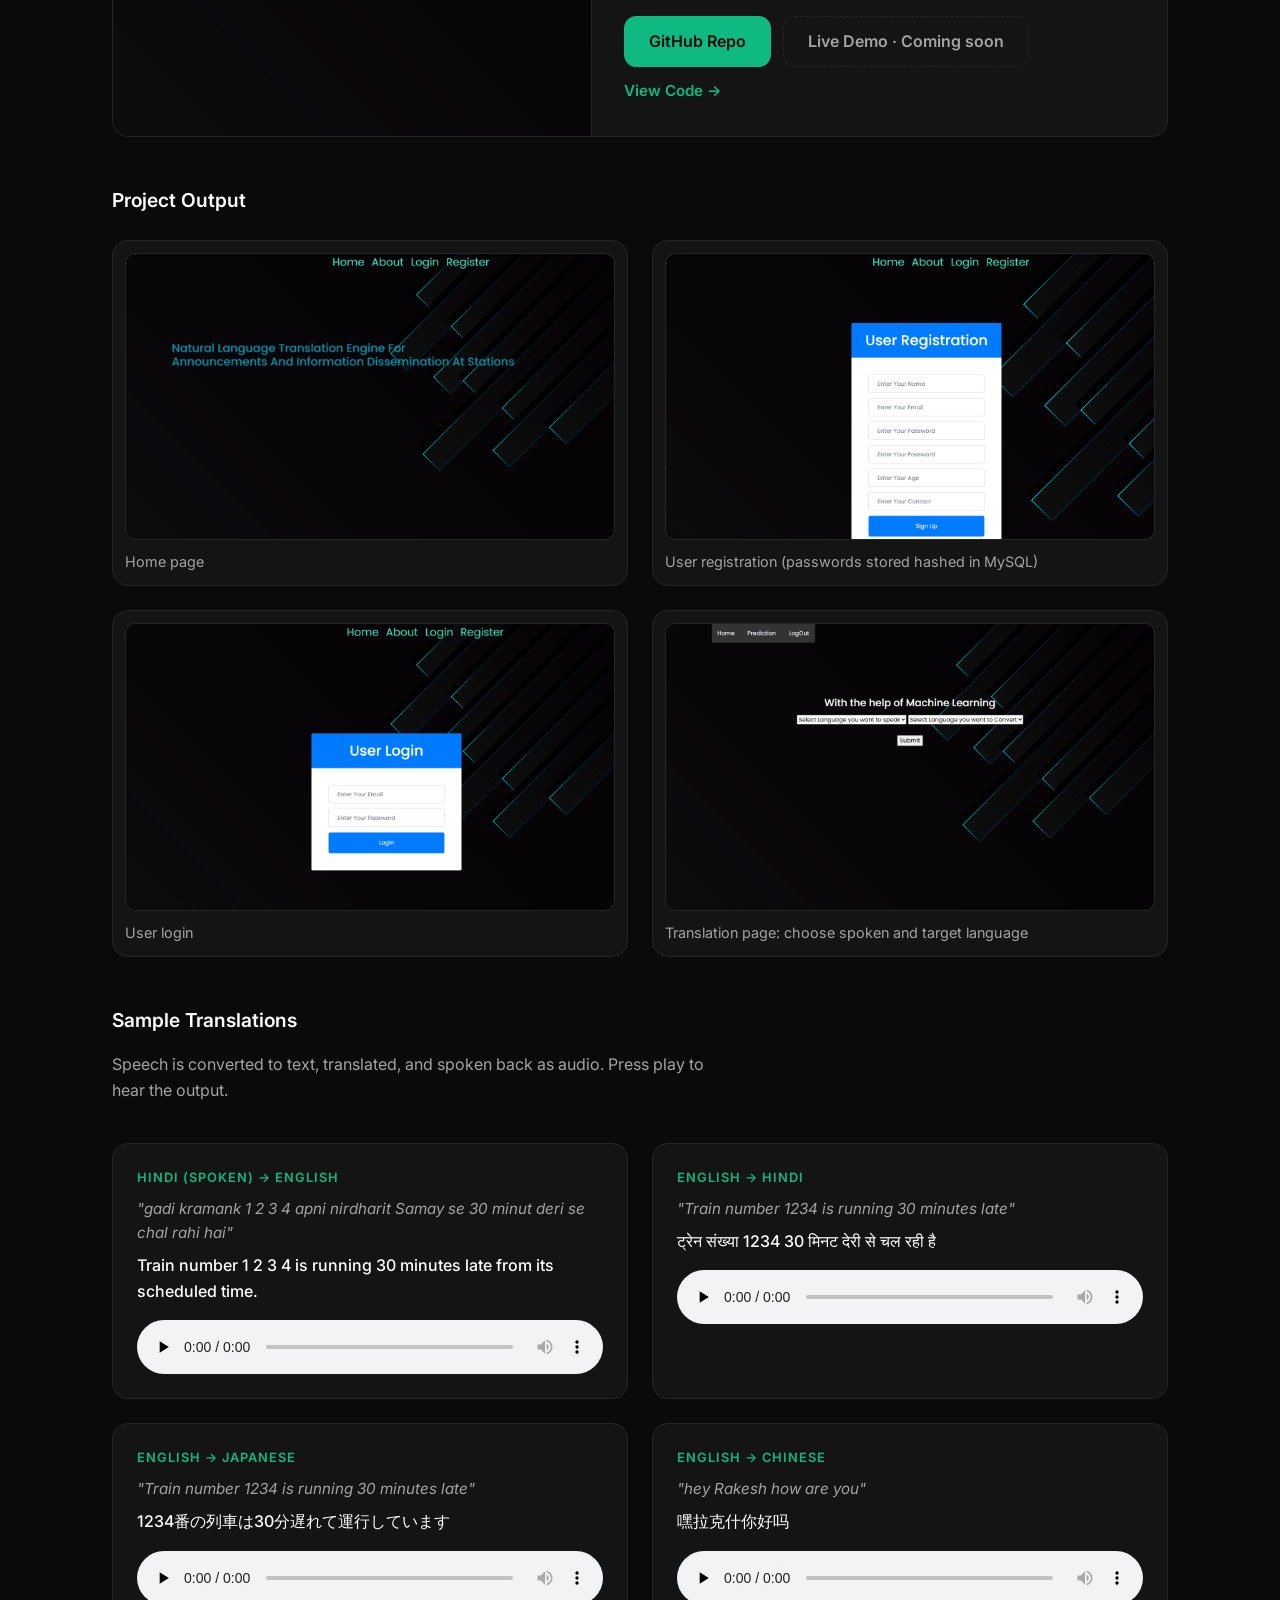
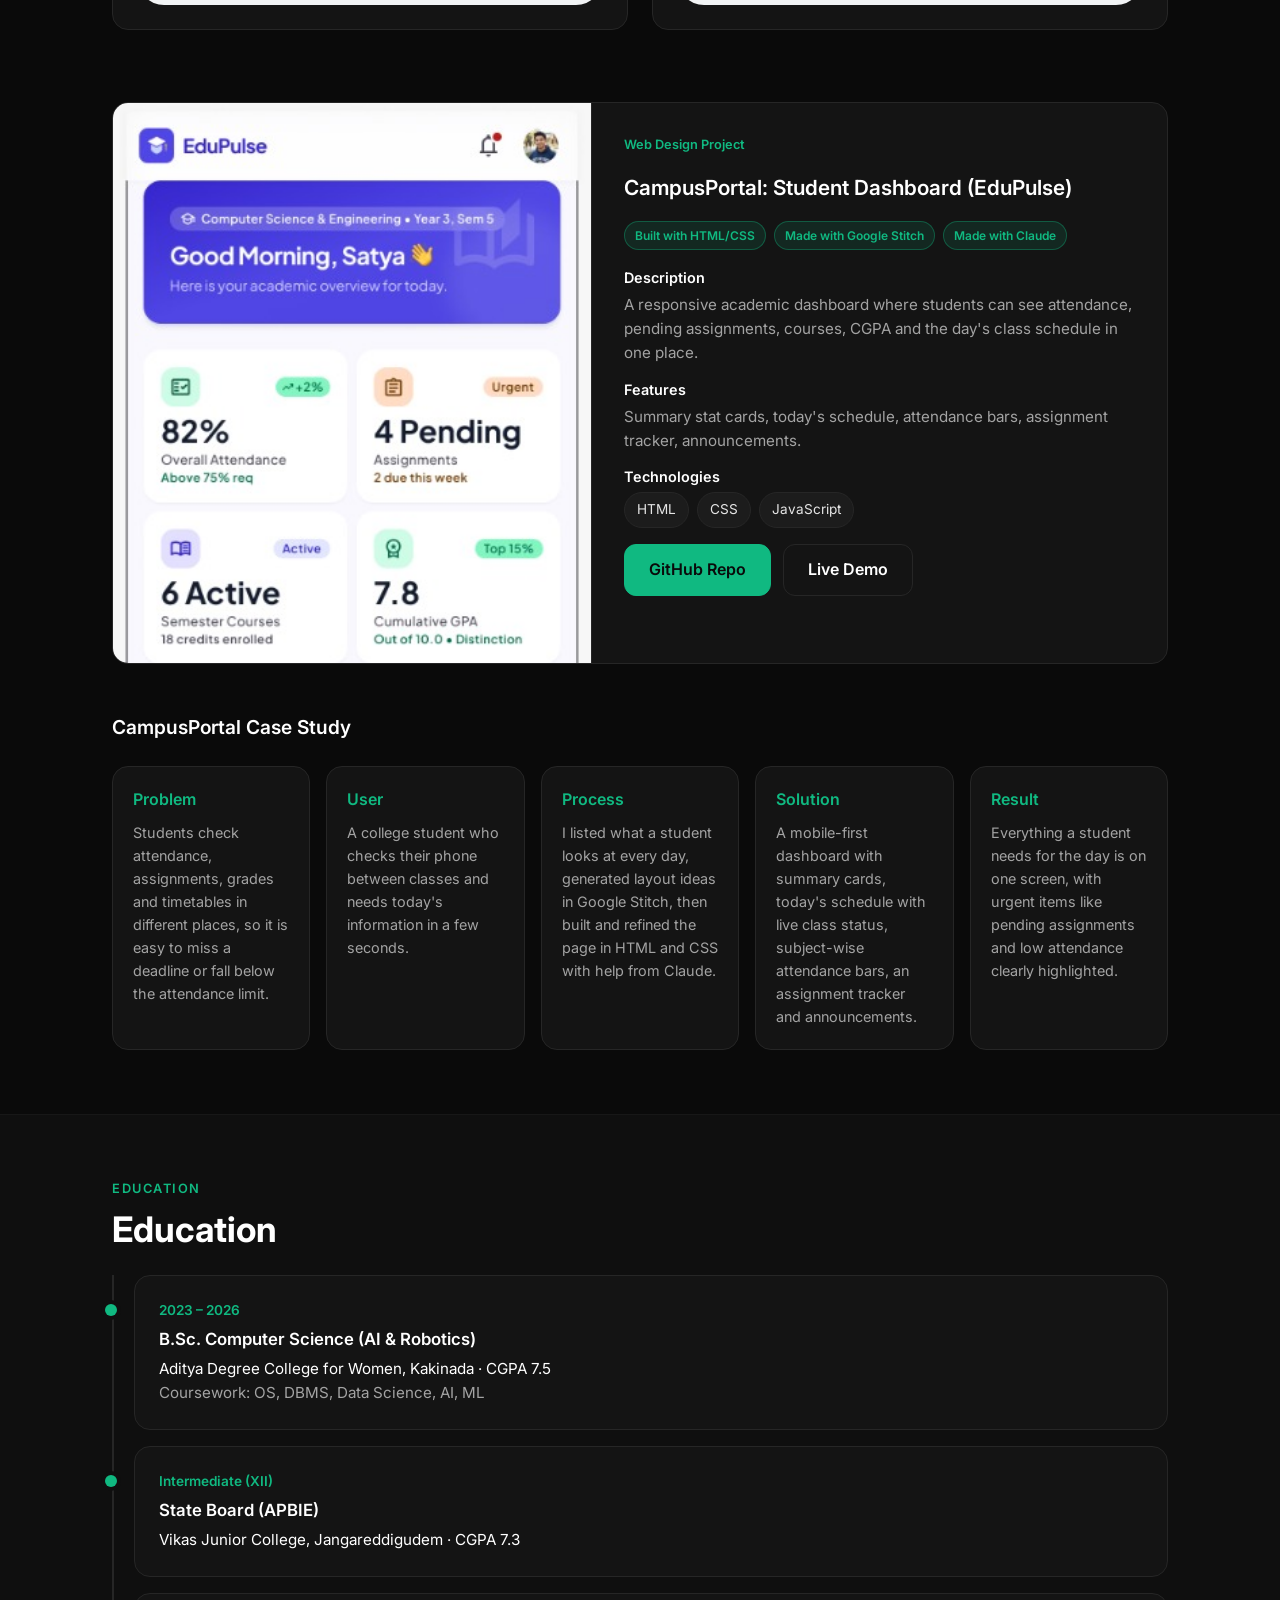
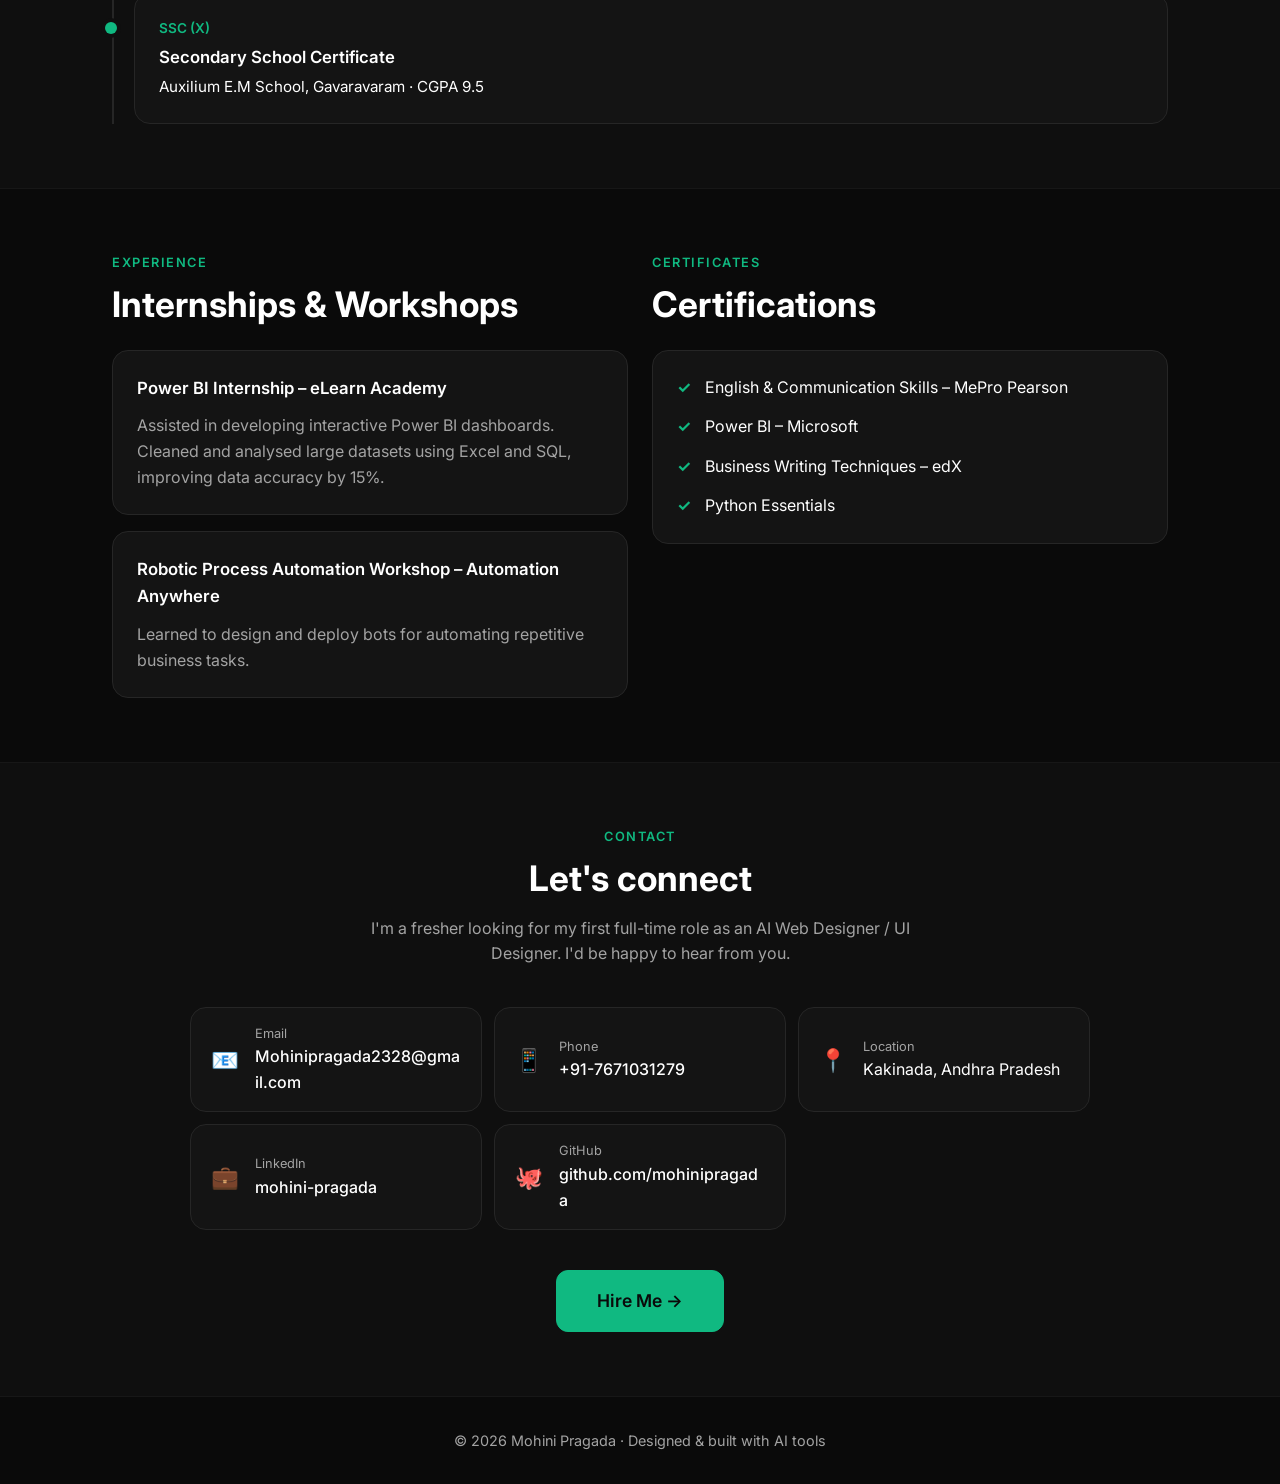
==== commit 58a90b87: "Rebuild portfolio with AI Design Work and StudyAI demo - New emerald dark theme (css/main.css, js/ma" ====
--- a/index.html
+++ b/index.html
@@ -4,34 +4,39 @@
   <!-- Basic page settings -->
   <meta charset="UTF-8">
   <meta name="viewport" content="width=device-width, initial-scale=1.0">
-  <meta name="description" content="Portfolio of Mohini Pragada - B.Sc. Computer Science graduate and aspiring AI Web Designer and UI Designer">
-  <title>Mohini Pragada | Aspiring AI Web Designer</title>
-
-  <!-- Google Fonts: Sora for headings, Inter for body text -->
+  <meta name="description" content="Portfolio of Mohini Pragada, AI Web Designer & UI Designer. B.Sc. Computer Science (AI & Robotics) graduate from Kakinada, available immediately.">
+  <meta name="theme-color" content="#0A0A0A">
+  <title>Mohini Pragada | AI Web Designer &amp; UI Designer</title>
+
+  <!-- Google Fonts: Inter -->
   <link rel="preconnect" href="https://fonts.googleapis.com">
   <link rel="preconnect" href="https://fonts.gstatic.com" crossorigin>
-  <link href="https://fonts.googleapis.com/css2?family=Inter:wght@400;500;600&family=Sora:wght@600;700&display=swap" rel="stylesheet">
-
-  <!-- Our stylesheet -->
-  <link rel="stylesheet" href="css/style.css">
+  <link href="https://fonts.googleapis.com/css2?family=Inter:wght@400;500;600;700&display=swap" rel="stylesheet">
+
+  <!-- Stylesheet -->
+  <link rel="stylesheet" href="css/main.css">
 </head>
 <body>
 
-  <!-- ========== 1. NAVIGATION BAR ========== -->
+  <!-- Skip link: lets keyboard users jump straight to the content -->
+  <a href="#main" class="skip-link">Skip to content</a>
+
+  <!-- ========== NAVIGATION (sticky) ========== -->
   <header class="navbar">
     <div class="container nav-content">
       <a href="#home" class="logo">Mohini<span>.</span></a>
 
-      <!-- Hamburger button: only visible on mobile -->
-      <button class="menu-toggle" id="menuToggle" aria-label="Open menu">&#9776;</button>
-
-      <nav>
+      <!-- Menu button: only visible on small screens -->
+      <button class="menu-toggle" id="menuToggle" aria-label="Open menu" aria-expanded="false" aria-controls="navLinks">
+        <span></span><span></span><span></span>
+      </button>
+
+      <nav aria-label="Main">
         <ul class="nav-links" id="navLinks">
           <li><a href="#about">About</a></li>
           <li><a href="#skills">Skills</a></li>
-          <li><a href="#ai-tools">AI Tools</a></li>
+          <li><a href="#ai-work">AI Work</a></li>
           <li><a href="#projects">Projects</a></li>
-          <li><a href="#web-projects">Web</a></li>
           <li><a href="#education">Education</a></li>
           <li><a href="#contact" class="btn btn-small">Contact</a></li>
         </ul>
@@ -39,90 +44,83 @@
     </div>
   </header>
 
-  <main>
-
-    <!-- ========== 2. HERO SECTION ========== -->
+  <main id="main">
+
+    <!-- ========== 1. HERO ========== -->
     <section id="home" class="hero">
       <div class="container hero-content">
         <div class="hero-text">
           <p class="badge">🎓 B.Sc. Computer Science Graduate · Fresher</p>
-          <h1>Hi, I'm Mohini Pragada.<br>An aspiring <span class="gradient-text">AI Web Designer &amp; UI Designer.</span></h1>
-          <p class="hero-subtitle">
-            I'm interested in creating clean, responsive and user-friendly web interfaces
-            using HTML, CSS and AI-powered design tools.
+          <h1>Hi, I'm Mohini Pragada.</h1>
+          <p class="hero-role">AI Web Designer &amp; UI Designer</p>
+          <p class="hero-pitch">
+            I design clean, responsive interfaces using HTML, CSS, and AI-powered design tools.
           </p>
-          <div class="hero-buttons">
-            <a href="#projects" class="btn">View My Projects</a>
-            <!-- Put your resume PDF inside the "assets" folder with this exact name -->
-            <a href="assets/Mohini-Pragada-Resume.pdf" class="btn btn-outline" download>Download Resume</a>
-          </div>
-        </div>
-
-        <!-- Profile card with key details from my resume -->
-        <div class="card profile-card">
-          <div class="profile-top">
-            <div class="avatar">MP</div>
-            <div>
-              <h3>Mohini Pragada</h3>
-              <p class="muted">Aspiring AI Web Designer &amp; UI Designer</p>
-            </div>
-          </div>
-
-          <ul class="profile-info">
-            <li><span>Degree</span>B.Sc. Computer Science (AI &amp; Robotics)</li>
-            <li><span>College</span>Aditya Degree College for Women, Kakinada</li>
-            <li><span>Batch</span>2023 – 2026 · CGPA 7.5</li>
-            <li><span>Project</span>NLP-Powered Language Translation System</li>
-          </ul>
-
-          <ul class="tags small">
-            <li>HTML</li>
-            <li>CSS</li>
-            <li>UI/UX Fundamentals</li>
-            <li>Python</li>
-          </ul>
-        </div>
-      </div>
-    </section>
-
-    <!-- ========== 3. ABOUT ME ========== -->
+          <div class="button-row">
+            <a href="#ai-work" class="btn">View Work</a>
+            <a href="mailto:Mohinipragada2328@gmail.com" class="btn btn-outline">Hire Me</a>
+          </div>
+        </div>
+
+        <!-- Avatar with initials -->
+        <div class="avatar" aria-hidden="true">MP</div>
+      </div>
+    </section>
+
+    <!-- ========== 2. PROCESS STRIP ========== -->
+    <section class="process" aria-labelledby="process-title">
+      <div class="container">
+        <h2 id="process-title" class="section-label">My Process</h2>
+        <ol class="process-steps">
+          <li><span class="step-icon" aria-hidden="true">🔍</span>Understand</li>
+          <li><span class="step-icon" aria-hidden="true">💭</span>Imagine</li>
+          <li class="highlight"><span class="step-icon" aria-hidden="true">✨</span>Prompt AI</li>
+          <li><span class="step-icon" aria-hidden="true">🛠️</span>Create</li>
+          <li><span class="step-icon" aria-hidden="true">🎯</span>Refine</li>
+          <li><span class="step-icon" aria-hidden="true">🚀</span>Deliver</li>
+        </ol>
+      </div>
+    </section>
+
+    <!-- ========== 3. ABOUT ========== -->
     <section id="about" class="section">
-      <div class="container about-grid">
-        <div>
-          <p class="section-label">About Me</p>
-          <h2>Hello, I'm Mohini</h2>
+      <div class="container">
+        <p class="section-label">About Me</p>
+        <h2>Hello, I'm Mohini</h2>
+        <div class="about-text">
           <p>
-            I'm a <strong>B.Sc. Computer Science graduate</strong> and an aspiring
-            <strong>AI Web Designer &amp; UI Designer</strong>. I'm interested in creating clean,
-            responsive and user-friendly web interfaces using HTML, CSS and AI-powered design tools.
+            I'm a <strong>B.Sc. Computer Science graduate</strong> and <strong>AI Web Designer</strong>.
+            I create clean, responsive, user-friendly web interfaces using HTML, CSS and AI-powered
+            design tools.
           </p>
           <p>
-            As a fresher, I'm building my skills in web design and UI/UX fundamentals, and I'm
-            exploring AI tools like Google Stitch and Claude to learn how they can support the
-            design process. I enjoy learning new things, I value feedback, and I'm looking for an
-            opportunity to grow as a web designer.
+            As a fresher, I'm building my skills in web design and UI/UX fundamentals, and I actively
+            use AI tools like Google Stitch and Claude to support my design process. I value feedback
+            and I'm looking for an opportunity to grow as a web designer.
           </p>
         </div>
 
-        <!-- Quick fact cards -->
-        <div class="fact-list">
-          <div class="card fact">
-            <span class="fact-icon">🎓</span>
-            <div><h3>Education</h3><p>B.Sc. Computer Science (AI &amp; Robotics), 2023 – 2026</p></div>
-          </div>
-          <div class="card fact">
-            <span class="fact-icon">💡</span>
-            <div><h3>Interest</h3><p>Web design, UI/UX, AI-powered design</p></div>
-          </div>
-          <div class="card fact">
-            <span class="fact-icon">✅</span>
-            <div><h3>Status</h3><p>Fresher, available for full-time roles</p></div>
-          </div>
-        </div>
-      </div>
-    </section>
-
-    <!-- ========== 4. SKILLS (from resume) ========== -->
+        <div class="grid grid-3">
+          <div class="card info-card">
+            <span class="info-icon" aria-hidden="true">🎓</span>
+            <h3>Education</h3>
+            <p>B.Sc. Computer Science (AI &amp; Robotics), 2023–2026</p>
+          </div>
+          <div class="card info-card">
+            <span class="info-icon" aria-hidden="true">💡</span>
+            <h3>Interest</h3>
+            <p>Web design, UI/UX, AI-powered design</p>
+          </div>
+          <div class="card info-card">
+            <span class="info-icon" aria-hidden="true">✅</span>
+            <h3>Status</h3>
+            <p>Fresher, available for full-time roles</p>
+          </div>
+        </div>
+      </div>
+    </section>
+
+    <!-- ========== 4. SKILLS ========== -->
     <section id="skills" class="section section-alt">
       <div class="container">
         <p class="section-label">Skills</p>
@@ -130,43 +128,33 @@
 
         <div class="grid grid-3">
           <div class="card">
-            <h3>🌐 Web Technologies</h3>
+            <h3><span aria-hidden="true">🌐</span> Web Technologies</h3>
             <ul class="tags">
-              <li>HTML</li>
-              <li>CSS</li>
-            </ul>
-          </div>
-
+              <li>HTML</li><li>CSS</li><li>JavaScript</li><li>Responsive Design</li>
+            </ul>
+          </div>
           <div class="card">
-            <h3>🎨 AI &amp; Design</h3>
+            <h3><span aria-hidden="true">🎨</span> AI &amp; Design</h3>
             <ul class="tags">
-              <li>Artificial Intelligence</li>
-              <li>UI/UX Fundamentals</li>
-            </ul>
-          </div>
-
+              <li>Google Stitch</li><li>Claude Design</li><li>Figma</li><li>UI/UX</li>
+            </ul>
+          </div>
           <div class="card">
-            <h3>💻 Programming</h3>
+            <h3><span aria-hidden="true">💻</span> Programming</h3>
             <ul class="tags">
-              <li>Python</li>
-            </ul>
-          </div>
-
+              <li>Python</li><li>Java</li><li>C</li>
+            </ul>
+          </div>
           <div class="card">
-            <h3>🗄️ Data &amp; Database</h3>
+            <h3><span aria-hidden="true">🗄️</span> Data &amp; Database</h3>
             <ul class="tags">
-              <li>Pandas</li>
-              <li>NumPy</li>
-              <li>SQL</li>
-            </ul>
-          </div>
-
+              <li>SQL</li><li>MySQL</li><li>Power BI</li>
+            </ul>
+          </div>
           <div class="card">
-            <h3>🛠️ Tools &amp; Platforms</h3>
+            <h3><span aria-hidden="true">🛠️</span> Tools &amp; Platforms</h3>
             <ul class="tags">
-              <li>Excel</li>
-              <li>Jupyter Notebook</li>
-              <li>Visual Studio</li>
+              <li>GitHub</li><li>VS Code</li><li>Netlify</li>
             </ul>
           </div>
         </div>
@@ -177,40 +165,124 @@
     <section id="ai-tools" class="section">
       <div class="container">
         <p class="section-label">AI Tools</p>
-        <h2>AI tools I'm exploring</h2>
-        <p class="section-intro">
-          I'm exploring AI tools that support web and UI design. I use them to learn and practise,
-          and I'm keen to build these skills further.
-        </p>
+        <h2>AI tools I use</h2>
 
         <div class="grid grid-2">
           <div class="card tool-card">
-            <div class="tool-icon">✦</div>
+            <div class="tool-icon" aria-hidden="true">✦</div>
             <h3>Google Stitch</h3>
             <p>
-              An AI tool for generating UI designs from text descriptions. I'm learning to use it
-              to explore layout ideas and practise turning requirements into interface designs.
+              I use Google Stitch to go from idea to visual prototype fast. I describe the screen in
+              plain language and refine the output conversationally.
             </p>
-          </div>
-
+            <p class="pill">Used in 3 portfolio designs</p>
+          </div>
           <div class="card tool-card">
-            <div class="tool-icon">✳</div>
-            <h3>Claude</h3>
+            <div class="tool-icon" aria-hidden="true">✳</div>
+            <h3>Claude Design</h3>
             <p>
-              An AI assistant I use while learning and practising: planning page structure,
-              understanding HTML/CSS concepts and reviewing my code.
+              I use Claude to generate code-ready prototypes, plan page structure, and review my
+              HTML/CSS.
             </p>
-          </div>
-        </div>
-      </div>
-    </section>
-
-    <!-- ========== 6. PROJECTS (from resume) ========== -->
-    <section id="projects" class="section section-alt">
+            <p class="pill">Used in 2 portfolio designs</p>
+          </div>
+        </div>
+      </div>
+    </section>
+
+    <!-- ========== 6. AI DESIGN WORK ========== -->
+    <section id="ai-work" class="section section-alt">
+      <div class="container">
+        <p class="section-label">AI Design Work</p>
+        <h2>AI Design Work</h2>
+        <p class="section-intro">Designs created using AI tools — with the exact prompts I used.</p>
+
+        <div class="grid grid-3">
+
+          <!-- Design 1 -->
+          <article class="card work-card">
+            <!-- Replace assets/ai-work/dashboard.png with your real screenshot -->
+            <figure class="work-shot">
+              <img src="assets/ai-work/dashboard.png" alt="Pulse Analytics dashboard on mobile with revenue, users, conversion and order value stat cards, a revenue trend line chart and recent transactions" loading="lazy">
+              <figcaption class="shot-placeholder">Screenshot: dashboard.png</figcaption>
+            </figure>
+            <div class="work-body">
+              <p class="tool-badge">Made with Google Stitch</p>
+              <h3>SaaS Analytics Dashboard</h3>
+
+              <div class="prompt-box">
+                <div class="prompt-head">
+                  <p class="prompt-label">Prompt used</p>
+                  <button class="copy-btn" type="button">Copy</button>
+                </div>
+                <p class="prompt-text">A clean SaaS analytics dashboard with a left sidebar, top bar, 4 stat cards, a line chart, and a recent activity table. Light mode, indigo accent (#4F46E5), Inter font.</p>
+              </div>
+
+              <p class="refined"><strong>What I refined:</strong> Made stat numbers bolder, changed accent to #6366F1, added the Export button, and refined the revenue trend chart layout.</p>
+            </div>
+          </article>
+
+          <!-- Design 2 -->
+          <article class="card work-card">
+            <!-- Replace assets/ai-work/mobile-screen.png with your real screenshot -->
+            <figure class="work-shot">
+              <img src="assets/ai-work/mobile-screen.png" alt="PulseFit fitness app mobile screen in dark mode with a green daily steps progress ring, active burn and distance cards, an hourly cadence bar chart, heart rate vitals and bottom navigation" loading="lazy">
+              <figcaption class="shot-placeholder">Screenshot: mobile-screen.png</figcaption>
+            </figure>
+            <div class="work-body">
+              <p class="tool-badge">Made with Google Stitch</p>
+              <h3>PulseFit Mobile Screen</h3>
+
+              <div class="prompt-box">
+                <div class="prompt-head">
+                  <p class="prompt-label">Prompt used</p>
+                  <button class="copy-btn" type="button">Copy</button>
+                </div>
+                <p class="prompt-text">A mobile screen for a fitness tracking app. Sticky header, large step count, circular progress ring, 2 stat cards, bottom navigation. Dark mode, green accent (#10B981), Inter font.</p>
+              </div>
+
+              <p class="refined"><strong>What I refined:</strong> Added bottom nav labels (Today, Workouts, Analytics, Profile), increased the progress ring size, added an hourly cadence chart, and refined the vitals card layout.</p>
+            </div>
+          </article>
+
+          <!-- Design 3 -->
+          <article class="card work-card">
+            <!-- Replace assets/ai-work/landing-page.png with your real screenshot -->
+            <figure class="work-shot">
+              <img src="assets/ai-work/landing-page.png" alt="StudyAI landing page in light mode with a purple 'Study Smarter with AI' headline, Start Free button and a preview of today's AI study plan" loading="lazy">
+              <figcaption class="shot-placeholder">Screenshot: landing-page.png</figcaption>
+            </figure>
+            <div class="work-body">
+              <p class="tool-badge">Made with Claude</p>
+              <h3>StudyAI Landing Page</h3>
+
+              <div class="prompt-box">
+                <div class="prompt-head">
+                  <p class="prompt-label">Prompt used</p>
+                  <button class="copy-btn" type="button">Copy</button>
+                </div>
+                <p class="prompt-text">Design a modern landing page for an AI study planner app. Hero with CTA, 3 feature cards, 2 testimonials, footer. Purple accent (#8B5CF6), Inter font.</p>
+              </div>
+
+              <p class="refined"><strong>What I refined:</strong> Added more whitespace in hero section.</p>
+              <a href="projects/studyai/index.html" class="text-link" target="_blank" rel="noopener">Live Demo &rarr;</a>
+            </div>
+          </article>
+
+        </div>
+
+        <!-- Screen readers announce "Copied" after a copy button is pressed -->
+        <p class="visually-hidden" id="copyStatus" aria-live="polite"></p>
+      </div>
+    </section>
+
+    <!-- ========== 7. PROJECTS ========== -->
+    <section id="projects" class="section">
       <div class="container">
         <p class="section-label">Projects</p>
         <h2>Projects</h2>
 
+        <!-- Project 1: NLP Translation -->
         <article class="card project-card">
           <div class="project-thumb">
             <img src="assets/nlp-translator/home.png" alt="Home page of the NLP translation system">
@@ -218,38 +290,37 @@
           <div class="project-body">
             <p class="project-tag">College Project · April 2025 – July 2025</p>
             <h3>NLP-Powered Language Translation System</h3>
+            <ul class="badge-row">
+              <li class="tool-badge">Built with HTML/CSS</li>
+            </ul>
 
             <dl class="project-details">
               <dt>Description</dt>
               <dd>A natural language translation system for announcements and information sharing.</dd>
 
               <dt>My contribution</dt>
-              <dd>
-                Developed the translation engine and designed a user-friendly front-end, with a focus
-                on simple navigation and smooth interaction for users and administrators.
-              </dd>
+              <dd>Developed the translation engine and designed a user-friendly front-end, with a focus on simple navigation.</dd>
 
               <dt>Technologies</dt>
               <dd>
-                <ul class="tags small">
-                  <li>HTML</li><li>CSS</li><li>JavaScript</li><li>NLP</li>
-                  <li>Python</li><li>Flask</li><li>MySQL</li><li>gTTS</li>
+                <ul class="tags">
+                  <li>Python</li><li>NLP</li><li>HTML</li><li>CSS</li><li>JavaScript</li>
                 </ul>
               </dd>
             </dl>
 
-            <div class="project-links">
-              <a href="projects/nlp-translator/code.html">View Frontend &amp; Backend Code &rarr;</a>
-              <a href="projects/nlp-translator/nlp-translator-code.zip" download>Download Code (.zip)</a>
-              <a href="https://github.com/mohinipragada/mohini/tree/main/nlp-translation-project" target="_blank" rel="noopener">View on GitHub &rarr;</a>
+            <div class="button-row">
+              <a href="https://github.com/mohinipragada/mohini/tree/main/nlp-translation-project" class="btn" target="_blank" rel="noopener">GitHub Repo</a>
+              <!-- Placeholder: this is a Flask + MySQL app, so it needs a Python host (not a static host) -->
+              <span class="btn btn-disabled" aria-disabled="true">Live Demo · Coming soon</span>
+              <a href="projects/nlp-translator/code.html" class="text-link">View Code &rarr;</a>
             </div>
           </div>
         </article>
 
         <!-- Real output from running the project -->
         <h3 class="sub-heading">Project Output</h3>
-
-        <div class="grid grid-2 screenshots">
+        <div class="grid grid-2">
           <figure class="card shot">
             <img src="assets/nlp-translator/home.png" alt="Home page" loading="lazy">
             <figcaption>Home page</figcaption>
@@ -272,8 +343,7 @@
         <p class="section-intro">
           Speech is converted to text, translated, and spoken back as audio. Press play to hear the output.
         </p>
-
-        <div class="grid grid-2 outputs">
+        <div class="grid grid-2">
           <div class="card output-card">
             <p class="output-lang">Hindi (spoken) &rarr; English</p>
             <p class="output-in">"gadi kramank 1 2 3 4 apni nirdharit Samay se 30 minut deri se chal rahi hai"</p>
@@ -299,100 +369,122 @@
             <audio controls preload="none" src="assets/nlp-translator/audio/translated_zh-cn.mp3"></audio>
           </div>
         </div>
-      </div>
-    </section>
-
-    <!-- ========== 7. WEB PROJECTS (websites built with HTML/CSS/JavaScript) ========== -->
-    <section id="web-projects" class="section">
-      <div class="container">
-        <p class="section-label">Web</p>
-        <h2>Web Projects</h2>
-        <p class="section-intro">Websites I have designed and built using HTML, CSS and JavaScript.</p>
-
-        <article class="card project-card">
+
+        <!-- Project 2: CampusPortal -->
+        <article class="card project-card project-spaced">
           <div class="project-thumb thumb-top">
-            <img src="assets/student-dashboard/home.png" alt="Student dashboard on mobile showing attendance, pending assignments, courses, GPA and today's schedule">
+            <img src="assets/student-dashboard/home.png" alt="EduPulse student dashboard on mobile showing attendance, pending assignments, courses, GPA and today's schedule">
           </div>
           <div class="project-body">
             <p class="project-tag">Web Design Project</p>
-            <h3>CampusPortal: Student Dashboard</h3>
+            <h3>CampusPortal: Student Dashboard (EduPulse)</h3>
+            <ul class="badge-row">
+              <li class="tool-badge">Built with HTML/CSS</li>
+              <li class="tool-badge">Made with Google Stitch</li>
+              <li class="tool-badge">Made with Claude</li>
+            </ul>
 
             <dl class="project-details">
               <dt>Description</dt>
-              <dd>
-                A responsive academic dashboard where students can see attendance, pending
-                assignments, courses, CGPA and the day's class schedule in one place.
-              </dd>
+              <dd>A responsive academic dashboard where students can see attendance, pending assignments, courses, CGPA and the day's class schedule in one place.</dd>
 
               <dt>Features</dt>
-              <dd>
-                Summary stat cards, today's schedule with live class status, subject-wise attendance
-                bars, assignment tracker with a quick-submit form, and announcements.
-              </dd>
+              <dd>Summary stat cards, today's schedule, attendance bars, assignment tracker, announcements.</dd>
 
               <dt>Technologies</dt>
               <dd>
-                <ul class="tags small">
-                  <li>HTML</li><li>CSS</li><li>JavaScript</li><li>Google Stitch</li>
+                <ul class="tags">
+                  <li>HTML</li><li>CSS</li><li>JavaScript</li>
                 </ul>
               </dd>
             </dl>
 
-            <div class="project-links">
-              <a href="projects/student-dashboard/" target="_blank" rel="noopener">Live Demo &rarr;</a>
-              <a href="https://github.com/mohinipragada/mohini/tree/main/projects/student-dashboard" target="_blank" rel="noopener">View Code on GitHub &rarr;</a>
+            <div class="button-row">
+              <a href="https://github.com/mohinipragada/mohini/tree/main/projects/student-dashboard" class="btn" target="_blank" rel="noopener">GitHub Repo</a>
+              <a href="https://mohinipragada.github.io/mohini/projects/student-dashboard/" class="btn btn-outline" target="_blank" rel="noopener">Live Demo</a>
             </div>
           </div>
         </article>
-      </div>
-    </section>
-
-    <!-- ========== 8. EDUCATION (from resume) ========== -->
+
+        <!-- CampusPortal case study: Problem → User → Process → Solution → Result -->
+        <div class="case-study">
+          <h3 class="sub-heading">CampusPortal Case Study</h3>
+          <ol class="case-steps">
+            <li class="card">
+              <span>Problem</span>
+              <p>Students check attendance, assignments, grades and timetables in different places, so it is easy to miss a deadline or fall below the attendance limit.</p>
+            </li>
+            <li class="card">
+              <span>User</span>
+              <p>A college student who checks their phone between classes and needs today's information in a few seconds.</p>
+            </li>
+            <li class="card">
+              <span>Process</span>
+              <p>I listed what a student looks at every day, generated layout ideas in Google Stitch, then built and refined the page in HTML and CSS with help from Claude.</p>
+            </li>
+            <li class="card">
+              <span>Solution</span>
+              <p>A mobile-first dashboard with summary cards, today's schedule with live class status, subject-wise attendance bars, an assignment tracker and announcements.</p>
+            </li>
+            <li class="card">
+              <span>Result</span>
+              <p>Everything a student needs for the day is on one screen, with urgent items like pending assignments and low attendance clearly highlighted.</p>
+            </li>
+          </ol>
+        </div>
+      </div>
+    </section>
+
+    <!-- ========== 8. EDUCATION ========== -->
     <section id="education" class="section section-alt">
       <div class="container">
         <p class="section-label">Education</p>
         <h2>Education</h2>
 
-        <div class="timeline">
-          <div class="card timeline-item">
+        <ol class="timeline">
+          <li class="card timeline-item">
             <p class="timeline-date">2023 – 2026</p>
-            <h3>B.Sc. Computer Science (Specialisation: AI &amp; Robotics)</h3>
+            <h3>B.Sc. Computer Science (AI &amp; Robotics)</h3>
             <p>Aditya Degree College for Women, Kakinada · CGPA 7.5</p>
-            <p class="muted">Relevant coursework: Operating Systems, DBMS, Data Science, AI, ML</p>
-          </div>
-          <div class="card timeline-item">
+            <p class="muted">Coursework: OS, DBMS, Data Science, AI, ML</p>
+          </li>
+          <li class="card timeline-item">
             <p class="timeline-date">Intermediate (XII)</p>
             <h3>State Board (APBIE)</h3>
             <p>Vikas Junior College, Jangareddigudem · CGPA 7.3</p>
-          </div>
-          <div class="card timeline-item">
+          </li>
+          <li class="card timeline-item">
             <p class="timeline-date">SSC (X)</p>
             <h3>Secondary School Certificate</h3>
             <p>Auxilium E.M School, Gavaravaram · CGPA 9.5</p>
-          </div>
-        </div>
-
-        <!-- Internships, workshops and certifications -->
-        <div class="grid grid-2 extra">
-          <div class="card">
-            <h3>Internships &amp; Workshops</h3>
-            <ul class="list">
-              <li>
-                <strong>Power BI Internship – eLearn Academy</strong><br>
-                Assisted in developing interactive Power BI dashboards to visualise business
-                performance metrics. Cleaned and analysed large datasets using Excel and SQL,
-                improving data accuracy by 15%.
-              </li>
-              <li>
-                <strong>Robotic Process Automation Workshop – Automation Anywhere</strong><br>
-                Learned to design and deploy bots for automating repetitive business tasks, with
-                hands-on experience using Automation Anywhere tools.
-              </li>
-            </ul>
-          </div>
-          <div class="card">
-            <h3>Certifications</h3>
-            <ul class="list">
+          </li>
+        </ol>
+      </div>
+    </section>
+
+    <!-- ========== 9. INTERNSHIPS & CERTIFICATIONS ========== -->
+    <section id="experience" class="section">
+      <div class="container">
+        <div class="grid grid-2">
+          <div>
+            <p class="section-label">Experience</p>
+            <h2>Internships &amp; Workshops</h2>
+            <div class="stack">
+              <div class="card">
+                <h3>Power BI Internship – eLearn Academy</h3>
+                <p class="muted">Assisted in developing interactive Power BI dashboards. Cleaned and analysed large datasets using Excel and SQL, improving data accuracy by 15%.</p>
+              </div>
+              <div class="card">
+                <h3>Robotic Process Automation Workshop – Automation Anywhere</h3>
+                <p class="muted">Learned to design and deploy bots for automating repetitive business tasks.</p>
+              </div>
+            </div>
+          </div>
+
+          <div>
+            <p class="section-label">Certificates</p>
+            <h2>Certifications</h2>
+            <ul class="card cert-list">
               <li>English &amp; Communication Skills – MePro Pearson</li>
               <li>Power BI – Microsoft</li>
               <li>Business Writing Techniques – edX</li>
@@ -403,36 +495,52 @@
       </div>
     </section>
 
-    <!-- ========== 9. CONTACT ========== -->
-    <section id="contact" class="section contact">
-      <div class="container contact-box">
+    <!-- ========== 10. CONTACT ========== -->
+    <section id="contact" class="section section-alt contact">
+      <div class="container">
         <p class="section-label">Contact</p>
         <h2>Let's connect</h2>
         <p class="section-intro">
           I'm a fresher looking for my first full-time role as an AI Web Designer / UI Designer.
           I'd be happy to hear from you.
         </p>
-        <a href="mailto:Mohinipragada2328@gmail.com" class="btn">Mohinipragada2328@gmail.com</a>
-
-        <ul class="social-links">
-          <li><a href="https://www.linkedin.com/in/mohini-pragada-7b6927298" target="_blank" rel="noopener">LinkedIn</a></li>
-          <li><a href="https://github.com/mohinipragada" target="_blank" rel="noopener">GitHub</a></li>
-          <li><a href="assets/Mohini-Pragada-Resume.pdf" download>Resume</a></li>
+
+        <ul class="contact-list">
+          <li class="card">
+            <span aria-hidden="true">📧</span>
+            <div><p class="contact-label">Email</p><a href="mailto:Mohinipragada2328@gmail.com">Mohinipragada2328@gmail.com</a></div>
+          </li>
+          <li class="card">
+            <span aria-hidden="true">📱</span>
+            <div><p class="contact-label">Phone</p><a href="tel:+917671031279">+91-7671031279</a></div>
+          </li>
+          <li class="card">
+            <span aria-hidden="true">📍</span>
+            <div><p class="contact-label">Location</p><p>Kakinada, Andhra Pradesh</p></div>
+          </li>
+          <li class="card">
+            <span aria-hidden="true">💼</span>
+            <div><p class="contact-label">LinkedIn</p><a href="https://www.linkedin.com/in/mohini-pragada-7b6927298" target="_blank" rel="noopener">mohini-pragada</a></div>
+          </li>
+          <li class="card">
+            <span aria-hidden="true">🐙</span>
+            <div><p class="contact-label">GitHub</p><a href="https://github.com/mohinipragada" target="_blank" rel="noopener">github.com/mohinipragada</a></div>
+          </li>
         </ul>
+
+        <a href="mailto:Mohinipragada2328@gmail.com" class="btn btn-large">Hire Me &rarr;</a>
       </div>
     </section>
 
   </main>
 
-  <!-- ========== 10. FOOTER ========== -->
+  <!-- ========== FOOTER ========== -->
   <footer class="footer">
     <div class="container">
-      <p><strong>Build with AI. Design with Purpose.</strong></p>
-      <p class="muted">© 2026 Mohini Pragada · Built with HTML &amp; CSS</p>
+      <p>© 2026 Mohini Pragada · Designed &amp; built with AI tools</p>
     </div>
   </footer>
 
-  <!-- Small script for the mobile menu -->
-  <script src="js/script.js"></script>
+  <script src="js/main.js"></script>
 </body>
 </html>
--- a/css/main.css
+++ b/css/main.css
@@ -0,0 +1,1077 @@
+/* =========================================================
+   Mohini Pragada · Portfolio
+   Mobile-first: base styles are for phones (375px),
+   then media queries add layout for 768px and 1024px+.
+   ========================================================= */
+
+/* =========================================================
+   1. DESIGN TOKENS
+   ========================================================= */
+:root {
+  --bg: #0A0A0A;            /* page background */
+  --bg-alt: #0F0F0F;        /* alternate section background */
+  --card: #141414;          /* card background */
+  --border: #262626;        /* card borders */
+  --accent: #10B981;        /* emerald green */
+  --accent-soft: rgba(16, 185, 129, 0.12);
+  --accent-line: rgba(16, 185, 129, 0.35);
+  --text: #FFFFFF;          /* main text */
+  --muted: #A3A3A3;         /* secondary text */
+
+  --radius: 16px;           /* cards */
+  --radius-btn: 12px;       /* buttons */
+  --space: 24px;            /* base spacing unit */
+  --section-gap: 64px;      /* space between sections */
+  --max-width: 1120px;
+}
+
+/* =========================================================
+   2. RESET & BASE
+   ========================================================= */
+*,
+*::before,
+*::after {
+  margin: 0;
+  padding: 0;
+  box-sizing: border-box;
+}
+
+html {
+  scroll-behavior: smooth;
+  scroll-padding-top: 80px;   /* keeps headings visible below the sticky nav */
+}
+
+body {
+  font-family: "Inter", system-ui, -apple-system, "Segoe UI", sans-serif;
+  background-color: var(--bg);
+  color: var(--text);
+  line-height: 1.6;
+  -webkit-font-smoothing: antialiased;
+}
+
+img {
+  display: block;
+  max-width: 100%;
+}
+
+ul,
+ol {
+  list-style: none;
+}
+
+a {
+  color: inherit;
+  text-decoration: none;
+}
+
+button {
+  font: inherit;
+  color: inherit;
+}
+
+/* Visible focus ring for keyboard users */
+:focus-visible {
+  outline: 2px solid var(--accent);
+  outline-offset: 3px;
+  border-radius: 4px;
+}
+
+.container {
+  width: 100%;
+  max-width: var(--max-width);
+  margin: 0 auto;
+  padding: 0 16px;
+}
+
+.muted {
+  color: var(--muted);
+}
+
+.visually-hidden {
+  position: absolute;
+  width: 1px;
+  height: 1px;
+  overflow: hidden;
+  clip: rect(0 0 0 0);
+  white-space: nowrap;
+}
+
+.skip-link {
+  position: absolute;
+  left: 16px;
+  top: -60px;
+  z-index: 100;
+  padding: 10px 16px;
+  background: var(--accent);
+  color: var(--bg);
+  font-weight: 600;
+  border-radius: var(--radius-btn);
+}
+
+.skip-link:focus {
+  top: 12px;
+}
+
+/* =========================================================
+   3. BUTTONS, CARDS, TAGS
+   ========================================================= */
+.btn {
+  display: inline-flex;
+  align-items: center;
+  justify-content: center;
+  gap: 8px;
+  padding: 12px 24px;
+  border: 1px solid var(--accent);
+  border-radius: var(--radius-btn);
+  background-color: var(--accent);
+  color: var(--bg);              /* dark text on green for contrast */
+  font-weight: 600;
+  transition: transform 0.2s, background-color 0.2s, border-color 0.2s, color 0.2s;
+}
+
+.btn:hover {
+  transform: translateY(-2px);
+  background-color: #34D399;
+  border-color: #34D399;
+}
+
+.btn-outline {
+  background-color: transparent;
+  border-color: var(--border);
+  color: var(--text);
+}
+
+.btn-outline:hover {
+  background-color: transparent;
+  border-color: var(--accent);
+  color: var(--accent);
+}
+
+.btn-small {
+  padding: 8px 16px;
+  font-size: 0.9rem;
+}
+
+.btn-large {
+  padding: 16px 40px;
+  font-size: 1.1rem;
+}
+
+/* Placeholder button for links that are not ready yet */
+.btn-disabled,
+.btn-disabled:hover {
+  background-color: transparent;
+  border: 1px dashed var(--border);
+  color: var(--muted);
+  cursor: not-allowed;
+  transform: none;
+}
+
+.button-row {
+  display: flex;
+  flex-wrap: wrap;
+  align-items: center;
+  gap: 12px;
+}
+
+.text-link {
+  color: var(--accent);
+  font-weight: 600;
+  font-size: 0.95rem;
+}
+
+.text-link:hover {
+  text-decoration: underline;
+}
+
+.card {
+  background-color: var(--card);
+  border: 1px solid var(--border);
+  border-radius: var(--radius);
+  padding: var(--space);
+  transition: transform 0.2s, border-color 0.2s;
+}
+
+.card:hover {
+  transform: translateY(-4px);
+  border-color: var(--accent-line);
+}
+
+.card h3 {
+  font-size: 1.05rem;
+  font-weight: 600;
+  margin-bottom: 12px;
+}
+
+/* Skill / technology pills */
+.tags {
+  display: flex;
+  flex-wrap: wrap;
+  gap: 8px;
+}
+
+.tags li {
+  padding: 6px 12px;
+  border-radius: 999px;
+  background-color: #1C1C1C;
+  border: 1px solid var(--border);
+  color: #E5E5E5;
+  font-size: 0.85rem;
+}
+
+/* Green pill: "Used in 3 portfolio designs" */
+.pill {
+  display: inline-block;
+  margin-top: 16px;
+  padding: 6px 12px;
+  border-radius: 999px;
+  background-color: var(--accent-soft);
+  color: var(--accent);
+  font-size: 0.8rem;
+  font-weight: 600;
+}
+
+/* Tool badges: "Made with Google Stitch" */
+.badge-row {
+  display: flex;
+  flex-wrap: wrap;
+  gap: 8px;
+}
+
+.tool-badge {
+  display: inline-block;
+  width: fit-content;
+  padding: 4px 10px;
+  border-radius: 999px;
+  border: 1px solid var(--accent-line);
+  background-color: var(--accent-soft);
+  color: var(--accent);
+  font-size: 0.75rem;
+  font-weight: 600;
+}
+
+/* Grid layouts (one column on phones) */
+.grid {
+  display: grid;
+  gap: var(--space);
+}
+
+/* =========================================================
+   4. NAVIGATION
+   ========================================================= */
+.navbar {
+  position: sticky;
+  top: 0;
+  z-index: 50;
+  background-color: rgba(10, 10, 10, 0.85);
+  backdrop-filter: blur(10px);
+  border-bottom: 1px solid var(--border);
+}
+
+.nav-content {
+  display: flex;
+  align-items: center;
+  justify-content: space-between;
+  height: 68px;
+}
+
+.logo {
+  font-size: 1.3rem;
+  font-weight: 700;
+}
+
+.logo span {
+  color: var(--accent);
+}
+
+/* Hamburger button (three lines) */
+.menu-toggle {
+  display: flex;
+  flex-direction: column;
+  justify-content: center;
+  gap: 5px;
+  width: 44px;
+  height: 44px;
+  padding: 10px;
+  background: none;
+  border: 1px solid var(--border);
+  border-radius: var(--radius-btn);
+  cursor: pointer;
+}
+
+.menu-toggle span {
+  display: block;
+  height: 2px;
+  background-color: var(--text);
+  border-radius: 2px;
+}
+
+/* Mobile menu: hidden until JavaScript adds "open" */
+.nav-links {
+  display: none;
+  position: absolute;
+  top: 68px;
+  left: 0;
+  right: 0;
+  flex-direction: column;
+  gap: 20px;
+  padding: var(--space) 16px;
+  background-color: var(--bg);
+  border-bottom: 1px solid var(--border);
+}
+
+.nav-links.open {
+  display: flex;
+}
+
+.nav-links a:not(.btn) {
+  color: var(--muted);
+  font-weight: 500;
+  transition: color 0.2s;
+}
+
+.nav-links a:not(.btn):hover {
+  color: var(--text);
+}
+
+/* =========================================================
+   5. SECTIONS
+   ========================================================= */
+.section {
+  padding: var(--section-gap) 0;
+}
+
+.section-alt {
+  background-color: var(--bg-alt);
+  border-top: 1px solid #171717;
+  border-bottom: 1px solid #171717;
+}
+
+.section-label {
+  color: var(--accent);
+  font-size: 0.8rem;
+  font-weight: 600;
+  letter-spacing: 1.5px;
+  text-transform: uppercase;
+  margin-bottom: 8px;
+}
+
+.section h2 {
+  font-size: 1.8rem;
+  font-weight: 700;
+  line-height: 1.25;
+  margin-bottom: var(--space);
+}
+
+.section-intro {
+  color: var(--muted);
+  max-width: 600px;
+  margin-top: -8px;
+  margin-bottom: 40px;
+}
+
+.sub-heading {
+  font-size: 1.2rem;
+  font-weight: 600;
+  margin: 48px 0 var(--space);
+}
+
+/* =========================================================
+   6. HERO
+   ========================================================= */
+.hero {
+  padding: 56px 0 var(--section-gap);
+}
+
+.hero-content {
+  display: flex;
+  flex-direction: column-reverse;   /* avatar on top on phones */
+  gap: 32px;
+}
+
+.badge {
+  display: inline-block;
+  padding: 6px 14px;
+  margin-bottom: var(--space);
+  border: 1px solid var(--border);
+  border-radius: 999px;
+  background-color: var(--card);
+  color: var(--muted);
+  font-size: 0.85rem;
+}
+
+.hero h1 {
+  font-size: 2.2rem;
+  font-weight: 700;
+  line-height: 1.15;
+}
+
+.hero-role {
+  margin-top: 8px;
+  font-size: 1.4rem;
+  font-weight: 600;
+  color: var(--accent);
+}
+
+.hero-pitch {
+  max-width: 520px;
+  margin: 16px 0 32px;
+  color: var(--muted);
+  font-size: 1.05rem;
+}
+
+.avatar {
+  display: grid;
+  place-items: center;
+  width: 120px;
+  height: 120px;
+  border-radius: 50%;
+  background: radial-gradient(circle at 30% 30%, #1F2F28, var(--card));
+  border: 2px solid var(--accent);
+  box-shadow: 0 0 60px rgba(16, 185, 129, 0.2);
+  color: var(--accent);
+  font-size: 2.4rem;
+  font-weight: 700;
+  letter-spacing: 2px;
+}
+
+/* =========================================================
+   7. PROCESS STRIP
+   ========================================================= */
+.process {
+  padding-bottom: var(--section-gap);
+}
+
+.process .section-label {
+  margin-bottom: 16px;
+}
+
+/* Phones: 2 columns, no arrows */
+.process-steps {
+  display: grid;
+  grid-template-columns: repeat(2, 1fr);
+  gap: 12px;
+}
+
+.process-steps li {
+  position: relative;
+  display: flex;
+  align-items: center;
+  gap: 10px;
+  padding: 14px 16px;
+  background-color: var(--card);
+  border: 1px solid var(--border);
+  border-radius: var(--radius-btn);
+  font-weight: 500;
+  font-size: 0.95rem;
+  transition: border-color 0.2s, transform 0.2s;
+}
+
+.process-steps li:hover {
+  transform: translateY(-2px);
+  border-color: var(--accent-line);
+}
+
+/* "Prompt AI" step gets the green accent */
+.process-steps li.highlight {
+  border-color: var(--accent);
+  background-color: var(--accent-soft);
+  color: var(--accent);
+  font-weight: 600;
+}
+
+.step-icon {
+  font-size: 1.1rem;
+}
+
+/* =========================================================
+   8. ABOUT
+   ========================================================= */
+.about-text {
+  max-width: 720px;
+  margin-bottom: 40px;
+}
+
+.about-text p {
+  color: var(--muted);
+  margin-bottom: 16px;
+}
+
+.about-text strong {
+  color: var(--text);
+  font-weight: 600;
+}
+
+.info-icon {
+  display: block;
+  font-size: 1.6rem;
+  margin-bottom: 12px;
+}
+
+.info-card h3 {
+  margin-bottom: 4px;
+}
+
+.info-card p {
+  color: var(--muted);
+  font-size: 0.95rem;
+}
+
+/* =========================================================
+   9. AI TOOLS
+   ========================================================= */
+.tool-card {
+  padding: 32px;
+}
+
+.tool-icon {
+  display: grid;
+  place-items: center;
+  width: 48px;
+  height: 48px;
+  margin-bottom: 20px;
+  border-radius: var(--radius-btn);
+  background-color: var(--accent-soft);
+  color: var(--accent);
+  font-size: 1.4rem;
+}
+
+.tool-card h3 {
+  font-size: 1.25rem;
+}
+
+.tool-card p:not(.pill) {
+  color: var(--muted);
+}
+
+/* =========================================================
+   10. AI DESIGN WORK
+   ========================================================= */
+.work-card {
+  display: flex;
+  flex-direction: column;
+  padding: 0;
+  overflow: hidden;
+}
+
+/* Screenshot area; the placeholder shows until a real image loads */
+.work-shot {
+  position: relative;
+  aspect-ratio: 4 / 3;
+  background:
+    repeating-linear-gradient(45deg, #161616 0 12px, #121212 12px 24px);
+  border-bottom: 1px solid var(--border);
+}
+
+.work-shot img {
+  position: relative;
+  z-index: 1;
+  width: 100%;
+  height: 100%;
+  object-fit: cover;
+  object-position: top center;
+}
+
+/* JavaScript adds "missing" when the image file does not exist yet */
+.work-shot.missing img {
+  display: none;
+}
+
+.shot-placeholder {
+  position: absolute;
+  inset: 0;
+  display: grid;
+  place-items: center;
+  color: var(--muted);
+  font-size: 0.85rem;
+}
+
+.work-body {
+  display: flex;
+  flex-direction: column;
+  gap: 16px;
+  flex: 1;
+  padding: var(--space);
+}
+
+.work-body h3 {
+  margin: 0;
+  font-size: 1.15rem;
+}
+
+.prompt-box {
+  padding: 16px;
+  border: 1px solid var(--border);
+  border-radius: var(--radius-btn);
+  background-color: #0D0D0D;
+}
+
+.prompt-head {
+  display: flex;
+  align-items: center;
+  justify-content: space-between;
+  margin-bottom: 8px;
+}
+
+.prompt-label {
+  color: var(--accent);
+  font-size: 0.75rem;
+  font-weight: 600;
+  letter-spacing: 1px;
+  text-transform: uppercase;
+}
+
+.copy-btn {
+  padding: 4px 12px;
+  border: 1px solid var(--border);
+  border-radius: 8px;
+  background-color: var(--card);
+  color: var(--muted);
+  font-size: 0.8rem;
+  font-weight: 500;
+  cursor: pointer;
+  transition: border-color 0.2s, color 0.2s;
+}
+
+.copy-btn:hover {
+  border-color: var(--accent);
+  color: var(--accent);
+}
+
+.copy-btn.copied {
+  border-color: var(--accent);
+  background-color: var(--accent-soft);
+  color: var(--accent);
+}
+
+.prompt-text {
+  color: #D4D4D4;
+  font-size: 0.9rem;
+  font-family: ui-monospace, "SFMono-Regular", Consolas, monospace;
+  line-height: 1.6;
+}
+
+.refined {
+  margin-top: auto;   /* keeps this at the bottom so cards line up */
+  color: var(--muted);
+  font-size: 0.9rem;
+}
+
+.refined strong {
+  color: var(--text);
+  font-weight: 600;
+}
+
+/* =========================================================
+   11. PROJECTS
+   ========================================================= */
+.project-card {
+  display: grid;
+  gap: var(--space);
+  padding: 0;
+  overflow: hidden;
+}
+
+.project-card:hover {
+  transform: none;   /* big cards don't lift */
+}
+
+.project-thumb {
+  max-height: 280px;
+  overflow: hidden;
+  background-color: #111;
+  border-bottom: 1px solid var(--border);
+}
+
+.project-thumb img {
+  width: 100%;
+  height: 100%;
+  object-fit: cover;
+  object-position: left top;
+}
+
+.project-thumb.thumb-top img {
+  object-position: center top;
+}
+
+.project-body {
+  display: flex;
+  flex-direction: column;
+  gap: 16px;
+  padding: 0 var(--space) var(--space);
+}
+
+.project-body h3 {
+  margin: 0;
+  font-size: 1.3rem;
+}
+
+.project-tag {
+  color: var(--accent);
+  font-size: 0.8rem;
+  font-weight: 600;
+}
+
+.project-details dt {
+  margin-top: 12px;
+  font-weight: 600;
+  font-size: 0.9rem;
+}
+
+.project-details dt:first-child {
+  margin-top: 0;
+}
+
+.project-details dd {
+  margin-top: 4px;
+  color: var(--muted);
+  font-size: 0.95rem;
+}
+
+.project-spaced {
+  margin-top: 72px;
+}
+
+/* NLP screenshots */
+.shot {
+  padding: 12px;
+}
+
+.shot img {
+  border-radius: 10px;
+  border: 1px solid var(--border);
+}
+
+.shot figcaption {
+  margin-top: 10px;
+  color: var(--muted);
+  font-size: 0.9rem;
+}
+
+/* Sample translation cards */
+.output-card {
+  display: flex;
+  flex-direction: column;
+  gap: 8px;
+}
+
+.output-lang {
+  color: var(--accent);
+  font-size: 0.8rem;
+  font-weight: 600;
+  text-transform: uppercase;
+  letter-spacing: 1px;
+}
+
+.output-in {
+  color: var(--muted);
+  font-style: italic;
+  font-size: 0.95rem;
+}
+
+.output-out {
+  font-weight: 500;
+}
+
+.output-card audio {
+  width: 100%;
+  margin-top: 8px;
+}
+
+/* Case study steps */
+.case-steps {
+  display: grid;
+  gap: 16px;
+}
+
+.case-steps .card {
+  padding: 20px;
+}
+
+.case-steps span {
+  display: block;
+  margin-bottom: 8px;
+  color: var(--accent);
+  font-weight: 600;
+}
+
+.case-steps p {
+  color: var(--muted);
+  font-size: 0.9rem;
+}
+
+/* =========================================================
+   12. EDUCATION TIMELINE
+   ========================================================= */
+.timeline {
+  display: grid;
+  gap: 16px;
+  padding-left: 20px;
+  border-left: 2px solid var(--border);
+}
+
+.timeline-item {
+  position: relative;
+}
+
+/* Green dot on the timeline line */
+.timeline-item::before {
+  content: "";
+  position: absolute;
+  left: -30px;
+  top: 28px;
+  width: 12px;
+  height: 12px;
+  border-radius: 50%;
+  background-color: var(--accent);
+  box-shadow: 0 0 0 4px var(--bg-alt);
+}
+
+.timeline-date {
+  color: var(--accent);
+  font-size: 0.85rem;
+  font-weight: 600;
+  margin-bottom: 4px;
+}
+
+.timeline-item h3 {
+  margin-bottom: 4px;
+}
+
+.timeline-item p:not(.timeline-date) {
+  font-size: 0.95rem;
+}
+
+/* =========================================================
+   13. INTERNSHIPS & CERTIFICATIONS
+   ========================================================= */
+.stack {
+  display: grid;
+  gap: 16px;
+}
+
+.cert-list {
+  display: grid;
+  gap: 14px;
+}
+
+.cert-list:hover {
+  transform: none;
+}
+
+.cert-list li {
+  position: relative;
+  padding-left: 28px;
+}
+
+.cert-list li::before {
+  content: "✓";
+  position: absolute;
+  left: 0;
+  color: var(--accent);
+  font-weight: 700;
+}
+
+/* =========================================================
+   14. CONTACT & FOOTER
+   ========================================================= */
+.contact .container {
+  text-align: center;
+}
+
+.contact .section-intro {
+  margin-left: auto;
+  margin-right: auto;
+}
+
+.contact-list {
+  display: grid;
+  gap: 12px;
+  max-width: 900px;
+  margin: 0 auto 40px;
+  text-align: left;
+}
+
+.contact-list .card {
+  display: flex;
+  align-items: center;
+  gap: 16px;
+  padding: 16px 20px;
+}
+
+.contact-list span {
+  font-size: 1.4rem;
+}
+
+.contact-label {
+  color: var(--muted);
+  font-size: 0.8rem;
+}
+
+.contact-list a {
+  font-weight: 500;
+  word-break: break-word;
+}
+
+.contact-list a:hover {
+  color: var(--accent);
+}
+
+.footer {
+  padding: 32px 0;
+  text-align: center;
+  color: var(--muted);
+  font-size: 0.9rem;
+}
+
+/* =========================================================
+   15. TABLETS (768px and up)
+   ========================================================= */
+@media (min-width: 768px) {
+  .container {
+    padding: 0 32px;
+  }
+
+  .grid-2,
+  .grid-3 {
+    grid-template-columns: repeat(2, 1fr);
+  }
+
+  .section h2 {
+    font-size: 2.2rem;
+  }
+
+  .hero {
+    padding: 96px 0 var(--section-gap);
+  }
+
+  .hero-content {
+    flex-direction: row;
+    align-items: center;
+    justify-content: space-between;
+  }
+
+  .hero h1 {
+    font-size: 3rem;
+  }
+
+  .hero-role {
+    font-size: 1.7rem;
+  }
+
+  .avatar {
+    flex-shrink: 0;
+    width: 200px;
+    height: 200px;
+    font-size: 3.6rem;
+  }
+
+  .process-steps {
+    grid-template-columns: repeat(3, 1fr);
+  }
+
+  .contact-list {
+    grid-template-columns: repeat(2, 1fr);
+  }
+
+  .case-steps {
+    grid-template-columns: repeat(2, 1fr);
+  }
+
+  /* Desktop menu: always visible, in a row */
+  .menu-toggle {
+    display: none;
+  }
+
+  .nav-links {
+    display: flex;
+    position: static;
+    flex-direction: row;
+    align-items: center;
+    gap: 28px;
+    padding: 0;
+    background: none;
+    border: none;
+  }
+}
+
+/* =========================================================
+   16. DESKTOP (1024px and up)
+   ========================================================= */
+@media (min-width: 1024px) {
+  .grid-3 {
+    grid-template-columns: repeat(3, 1fr);
+  }
+
+  .hero h1 {
+    font-size: 3.6rem;
+  }
+
+  .avatar {
+    width: 260px;
+    height: 260px;
+    font-size: 4.5rem;
+    margin-right: 40px;
+  }
+
+  /* Process: one row with arrows between steps */
+  .process-steps {
+    display: flex;
+    justify-content: space-between;
+    gap: 32px;
+  }
+
+  .process-steps li {
+    flex: 1;
+    justify-content: center;
+  }
+
+  .process-steps li:not(:last-child)::after {
+    content: "→";
+    position: absolute;
+    left: 100%;
+    width: 32px;          /* same as the gap */
+    text-align: center;
+    color: var(--accent);
+    font-weight: 600;
+  }
+
+  /* Project cards: image left, details right */
+  .project-card {
+    grid-template-columns: 1fr 1.2fr;
+    gap: 0;
+  }
+
+  .project-thumb {
+    max-height: none;
+    border-bottom: none;
+    border-right: 1px solid var(--border);
+  }
+
+  .project-thumb.thumb-top {
+    max-height: 560px;
+  }
+
+  .project-body {
+    padding: 32px;
+  }
+
+  .case-steps {
+    grid-template-columns: repeat(5, 1fr);
+  }
+
+  .contact-list {
+    grid-template-columns: repeat(3, 1fr);
+  }
+}
+
+/* Respect users who prefer less motion */
+@media (prefers-reduced-motion: reduce) {
+  html {
+    scroll-behavior: auto;
+  }
+
+  * {
+    transition: none !important;
+  }
+}
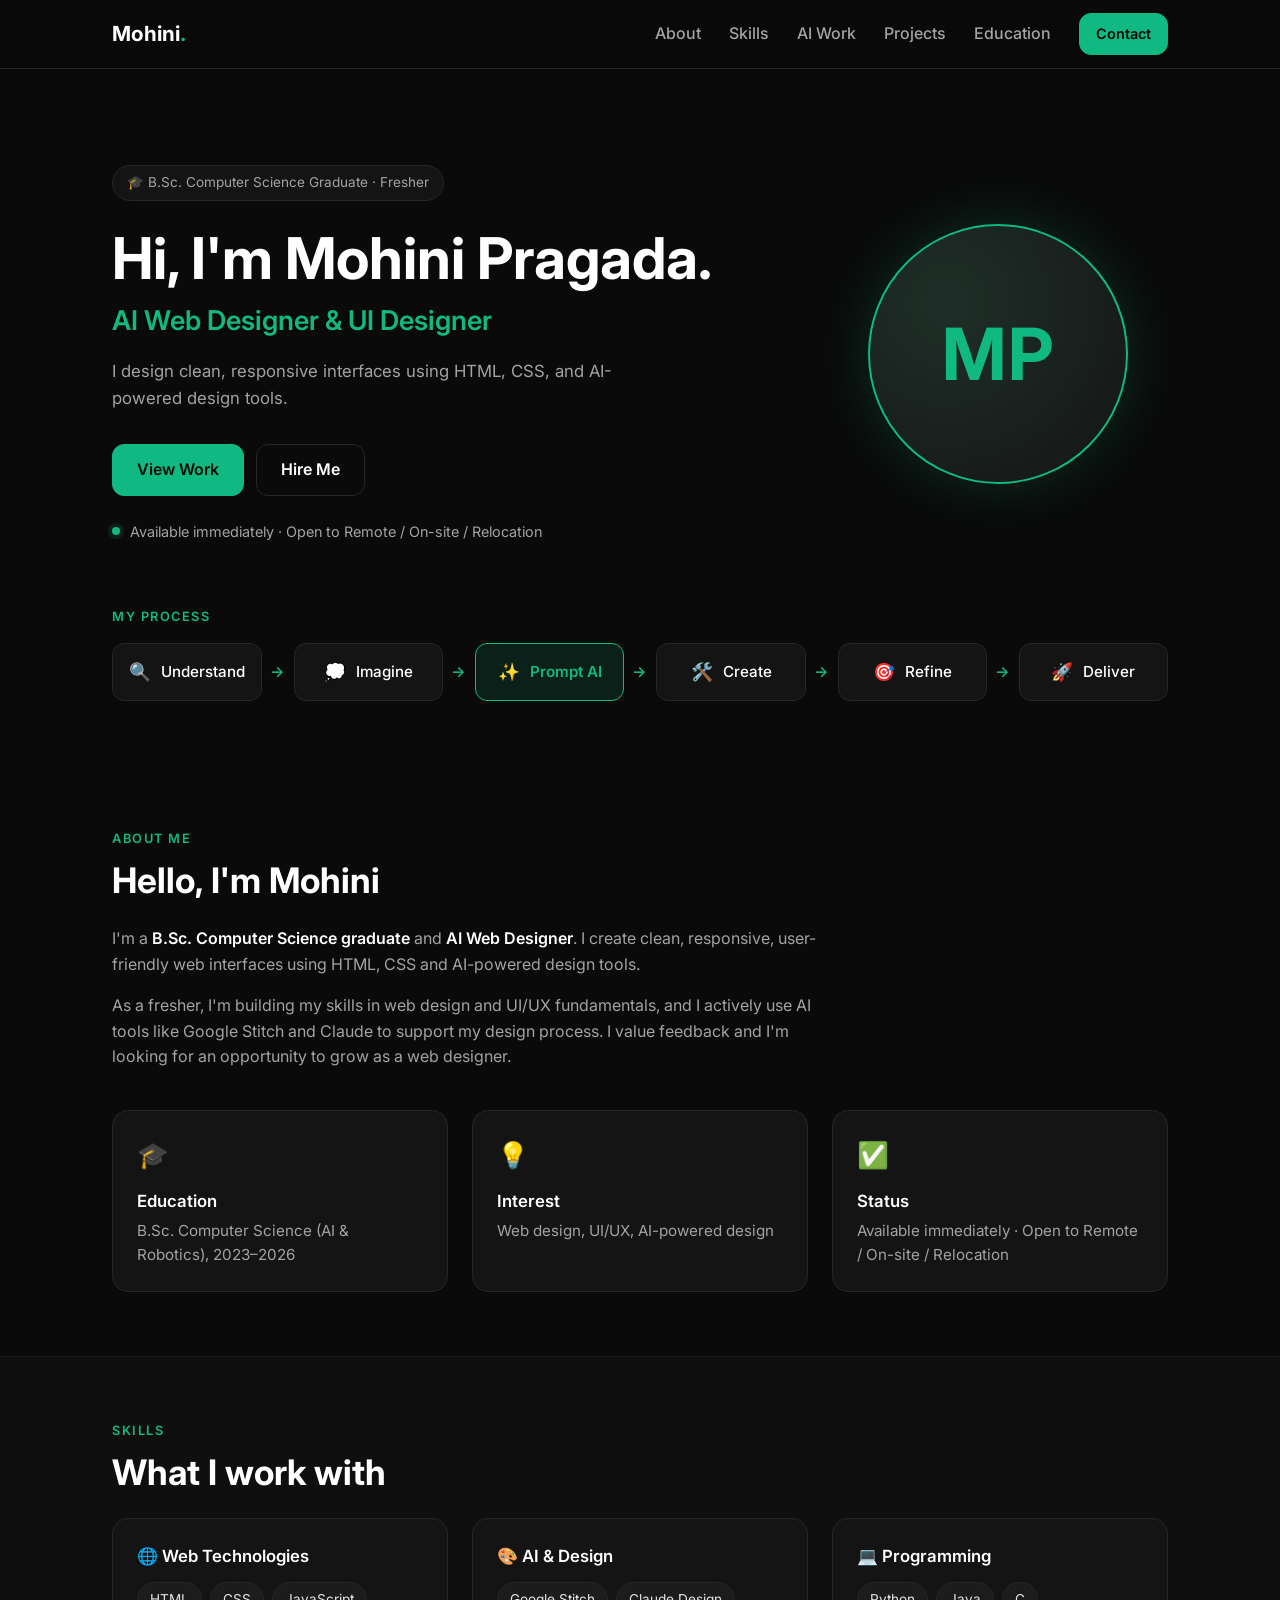
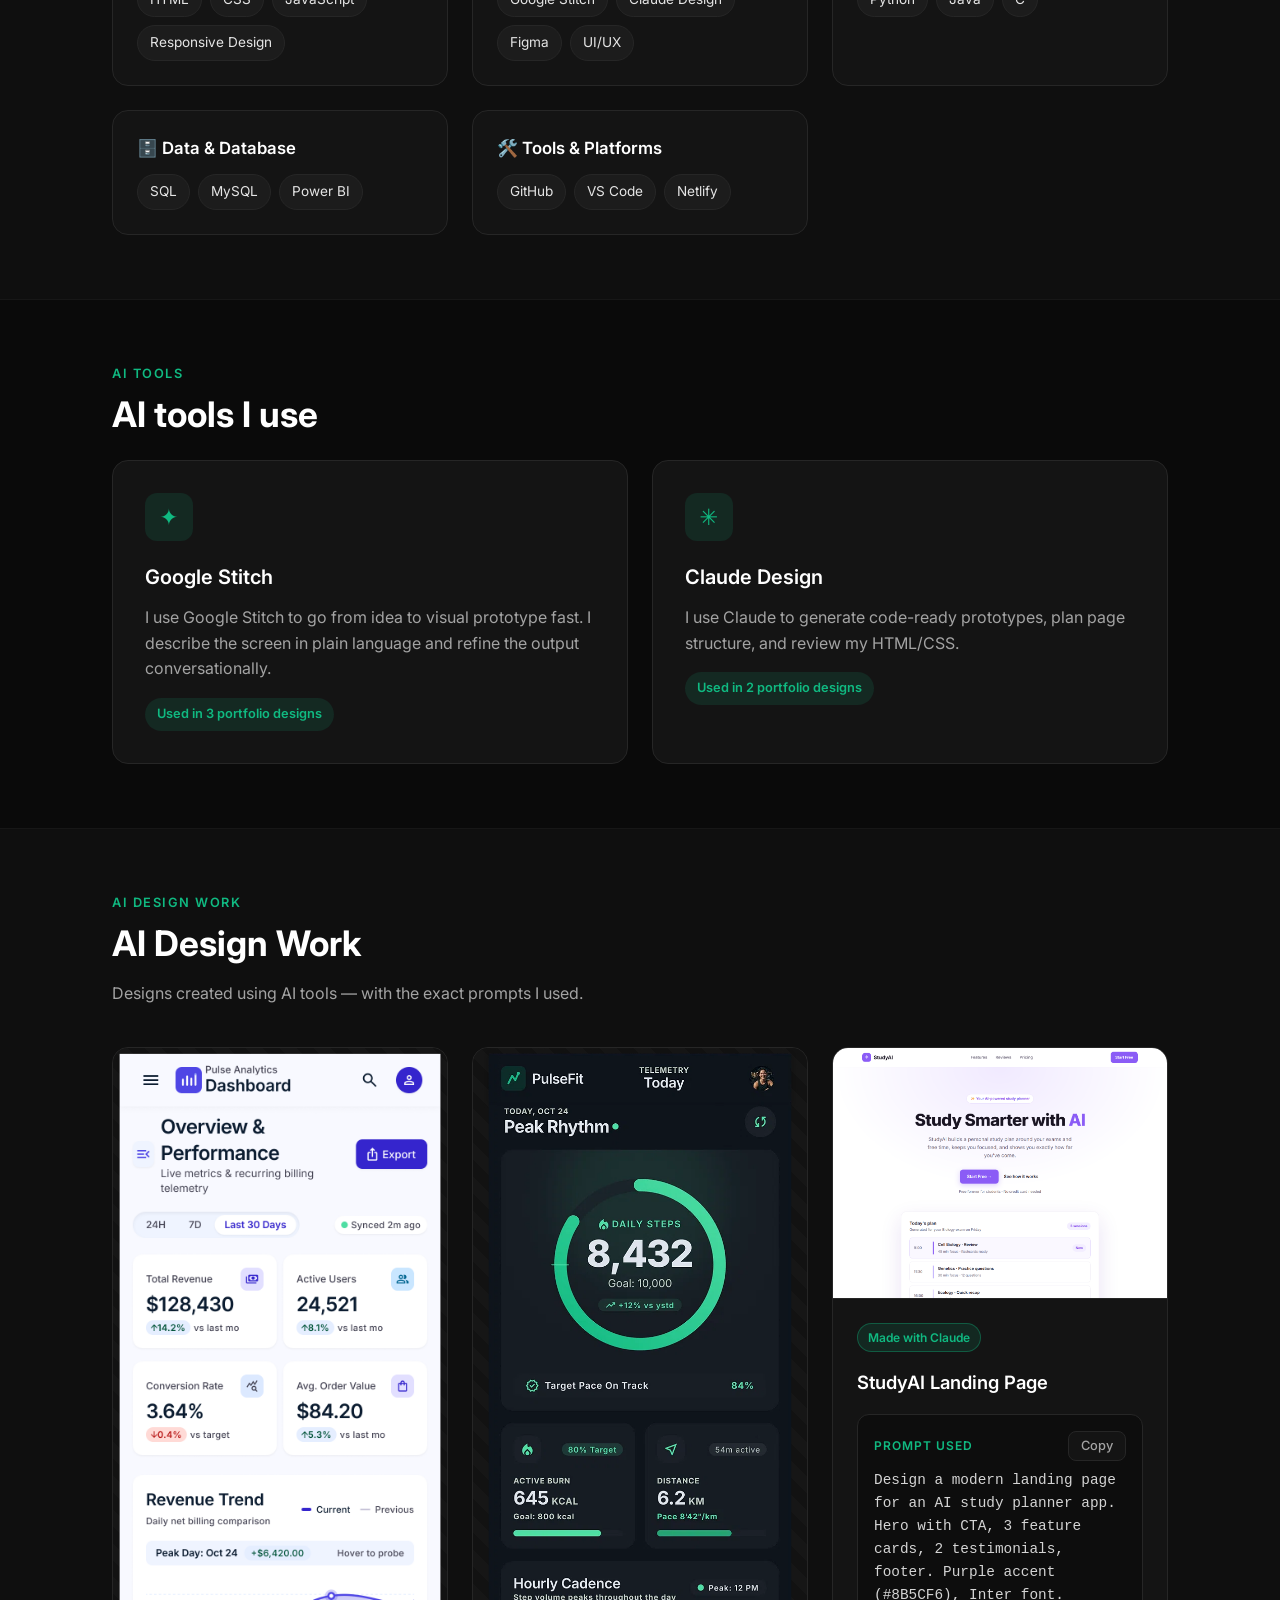
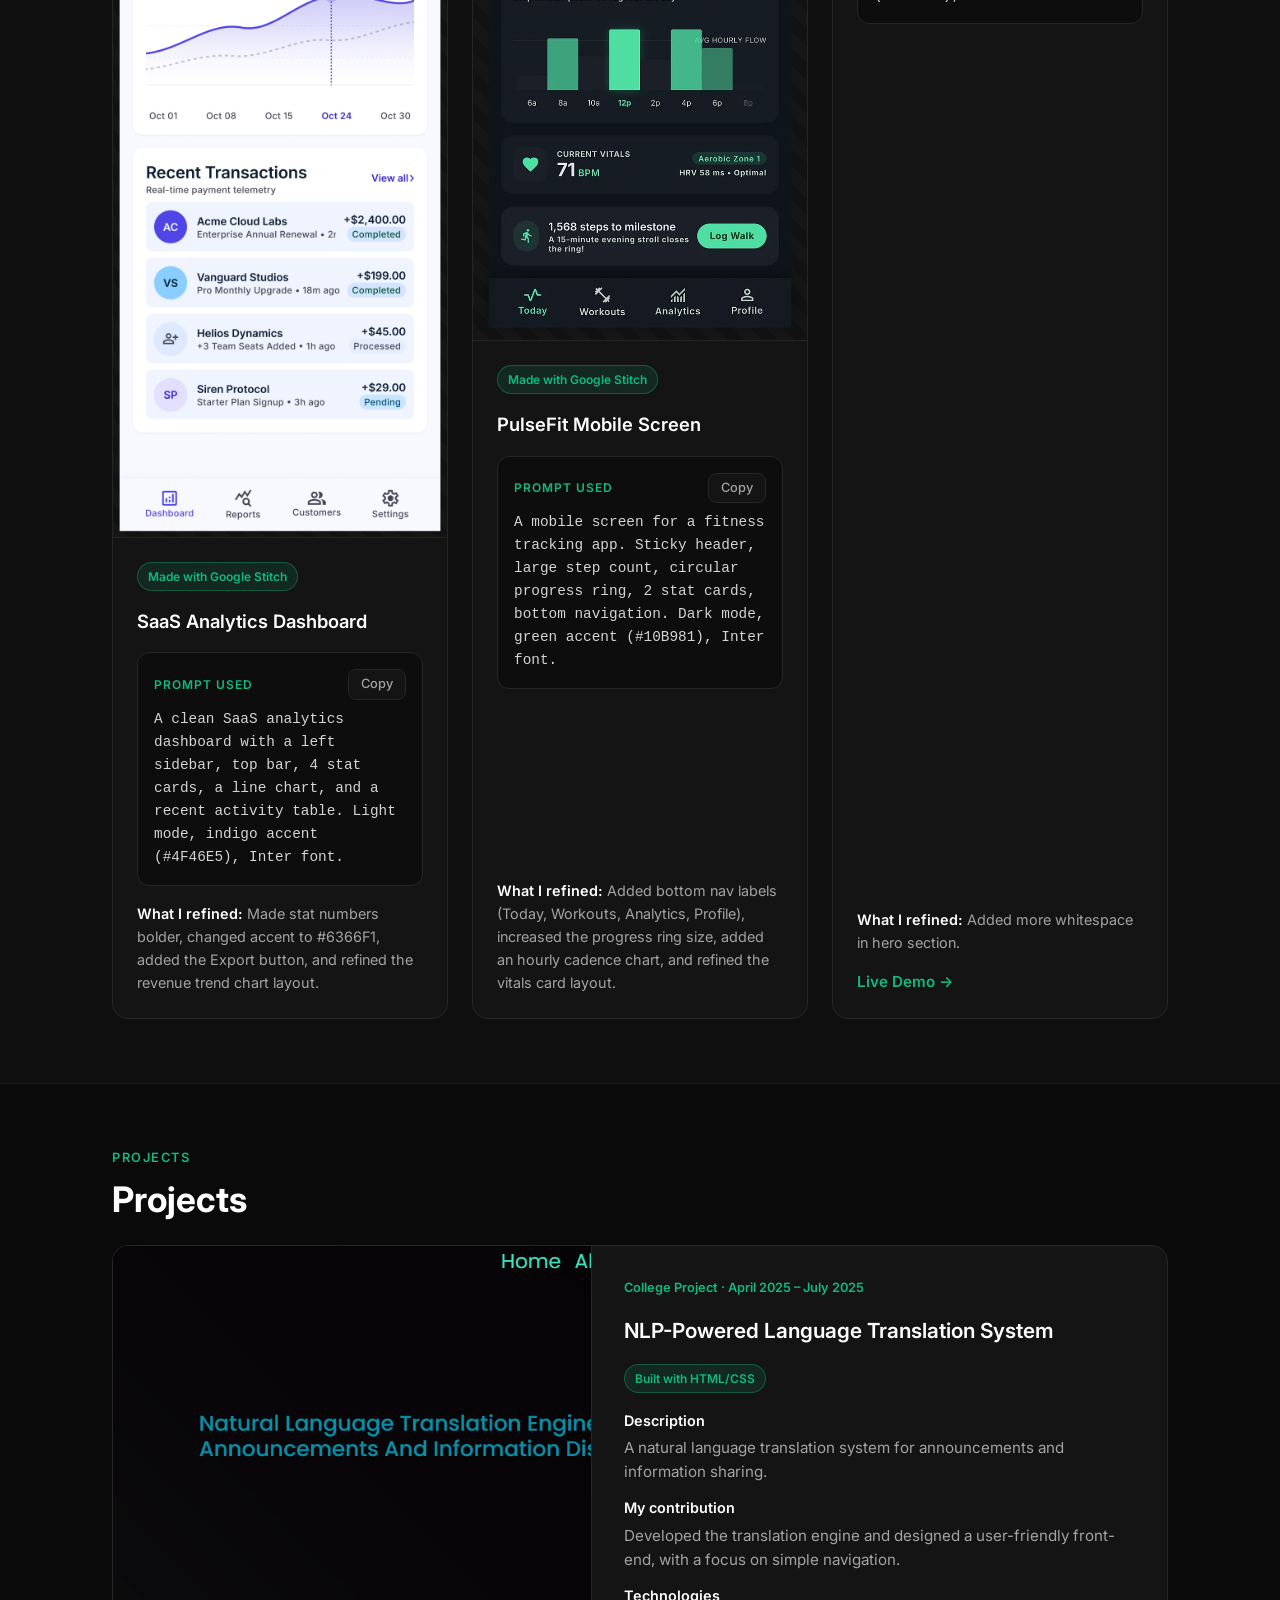
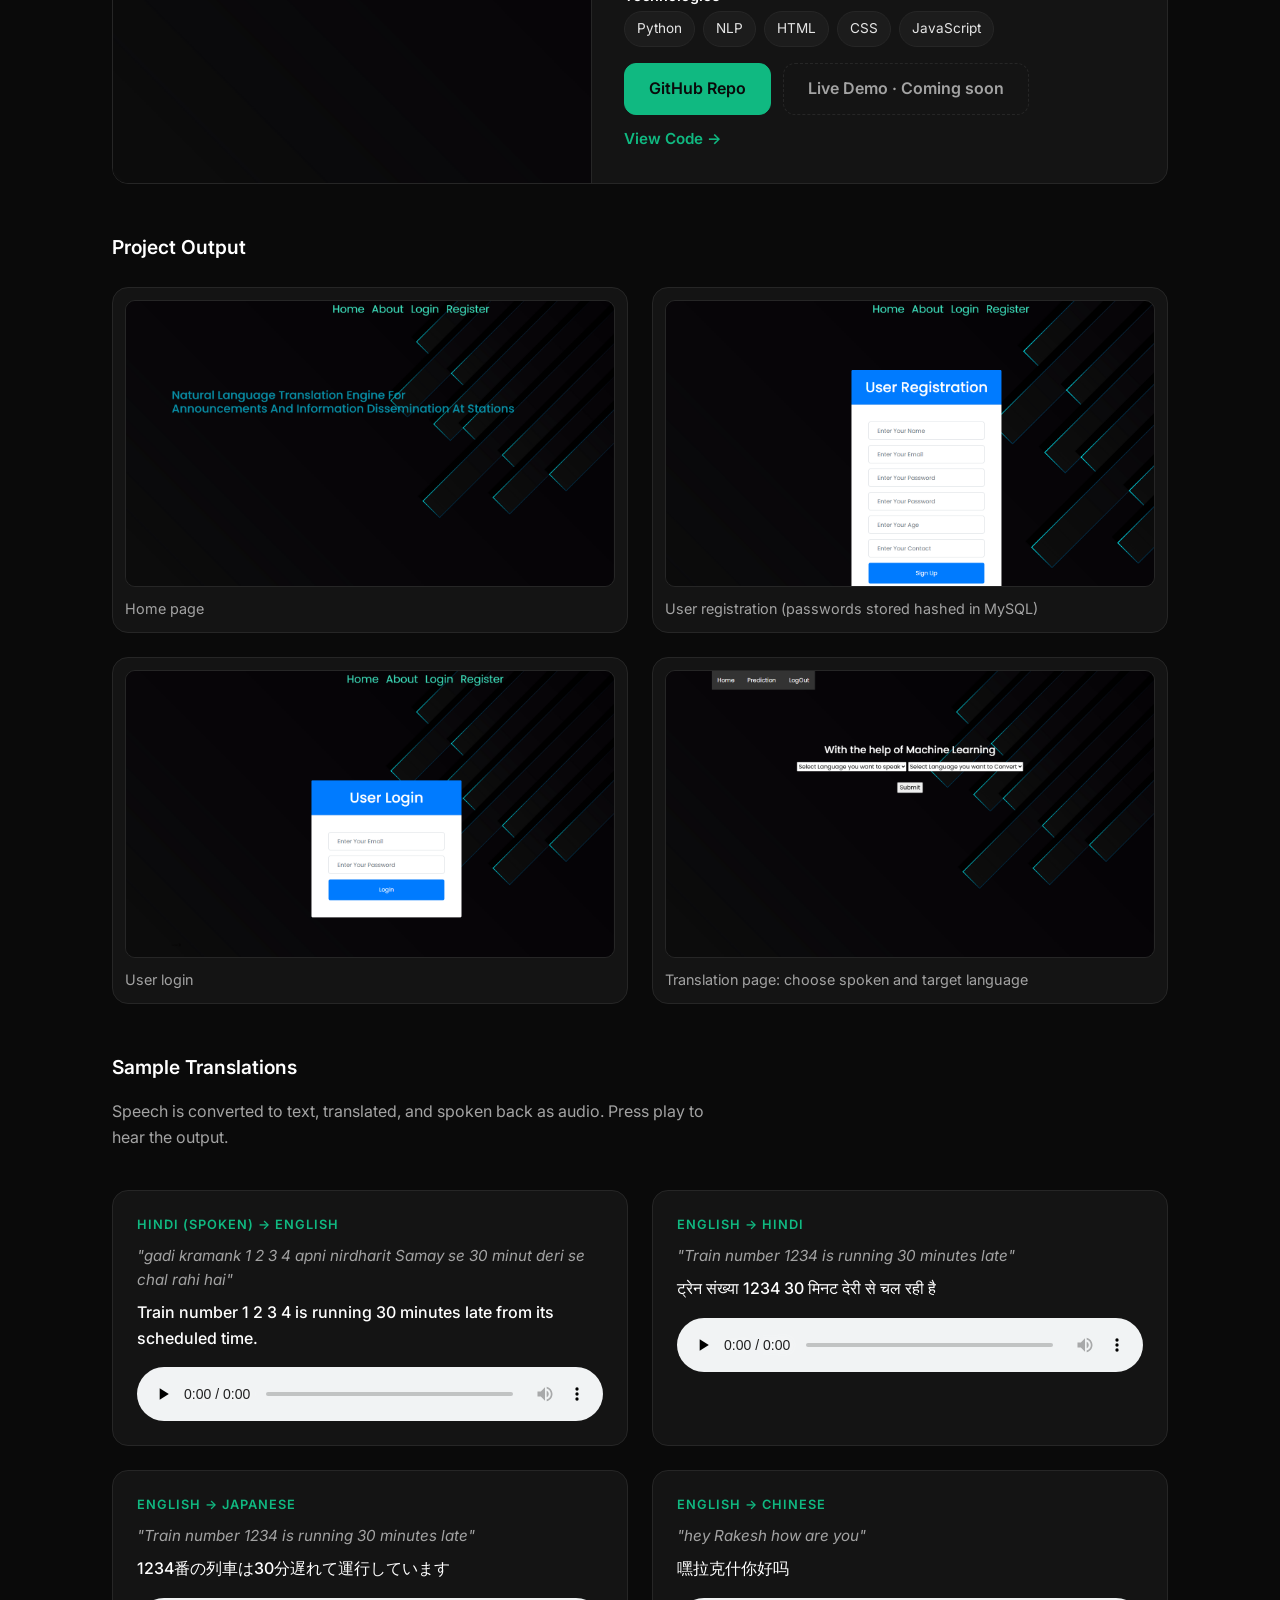
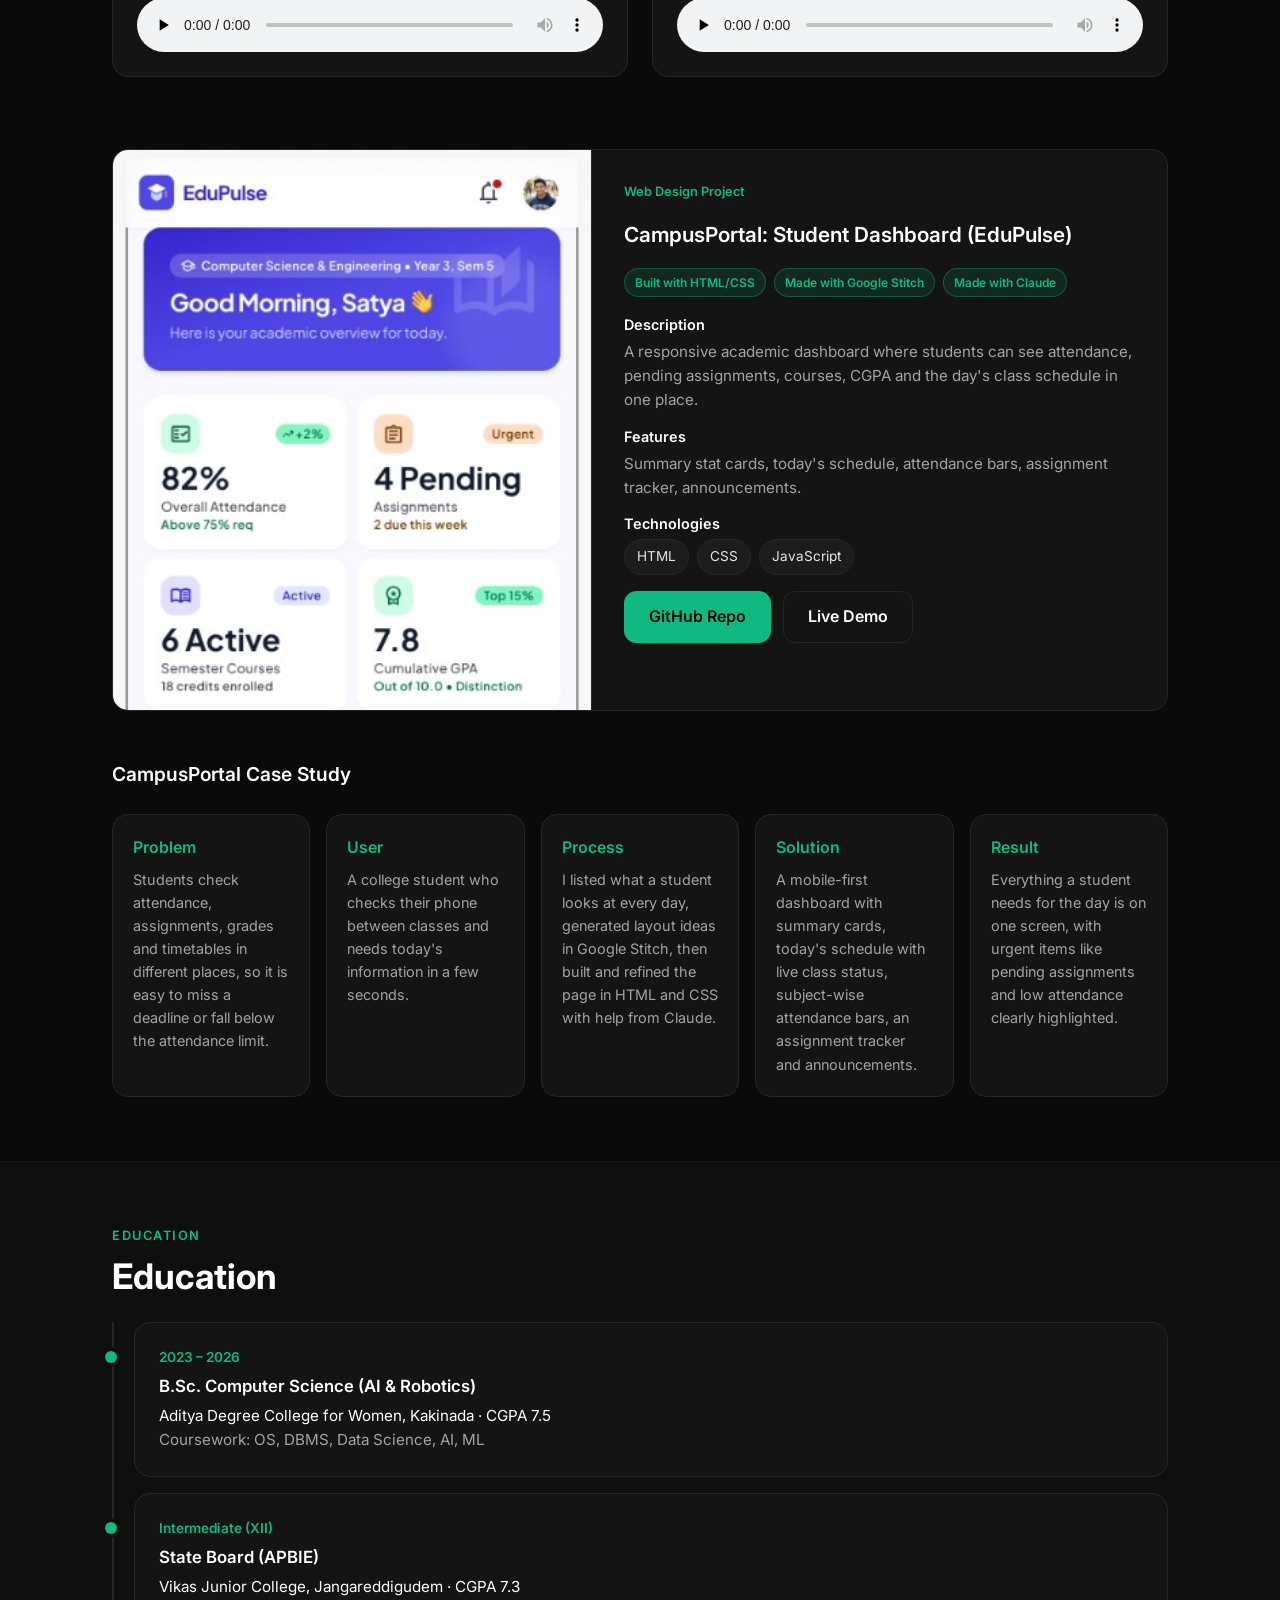
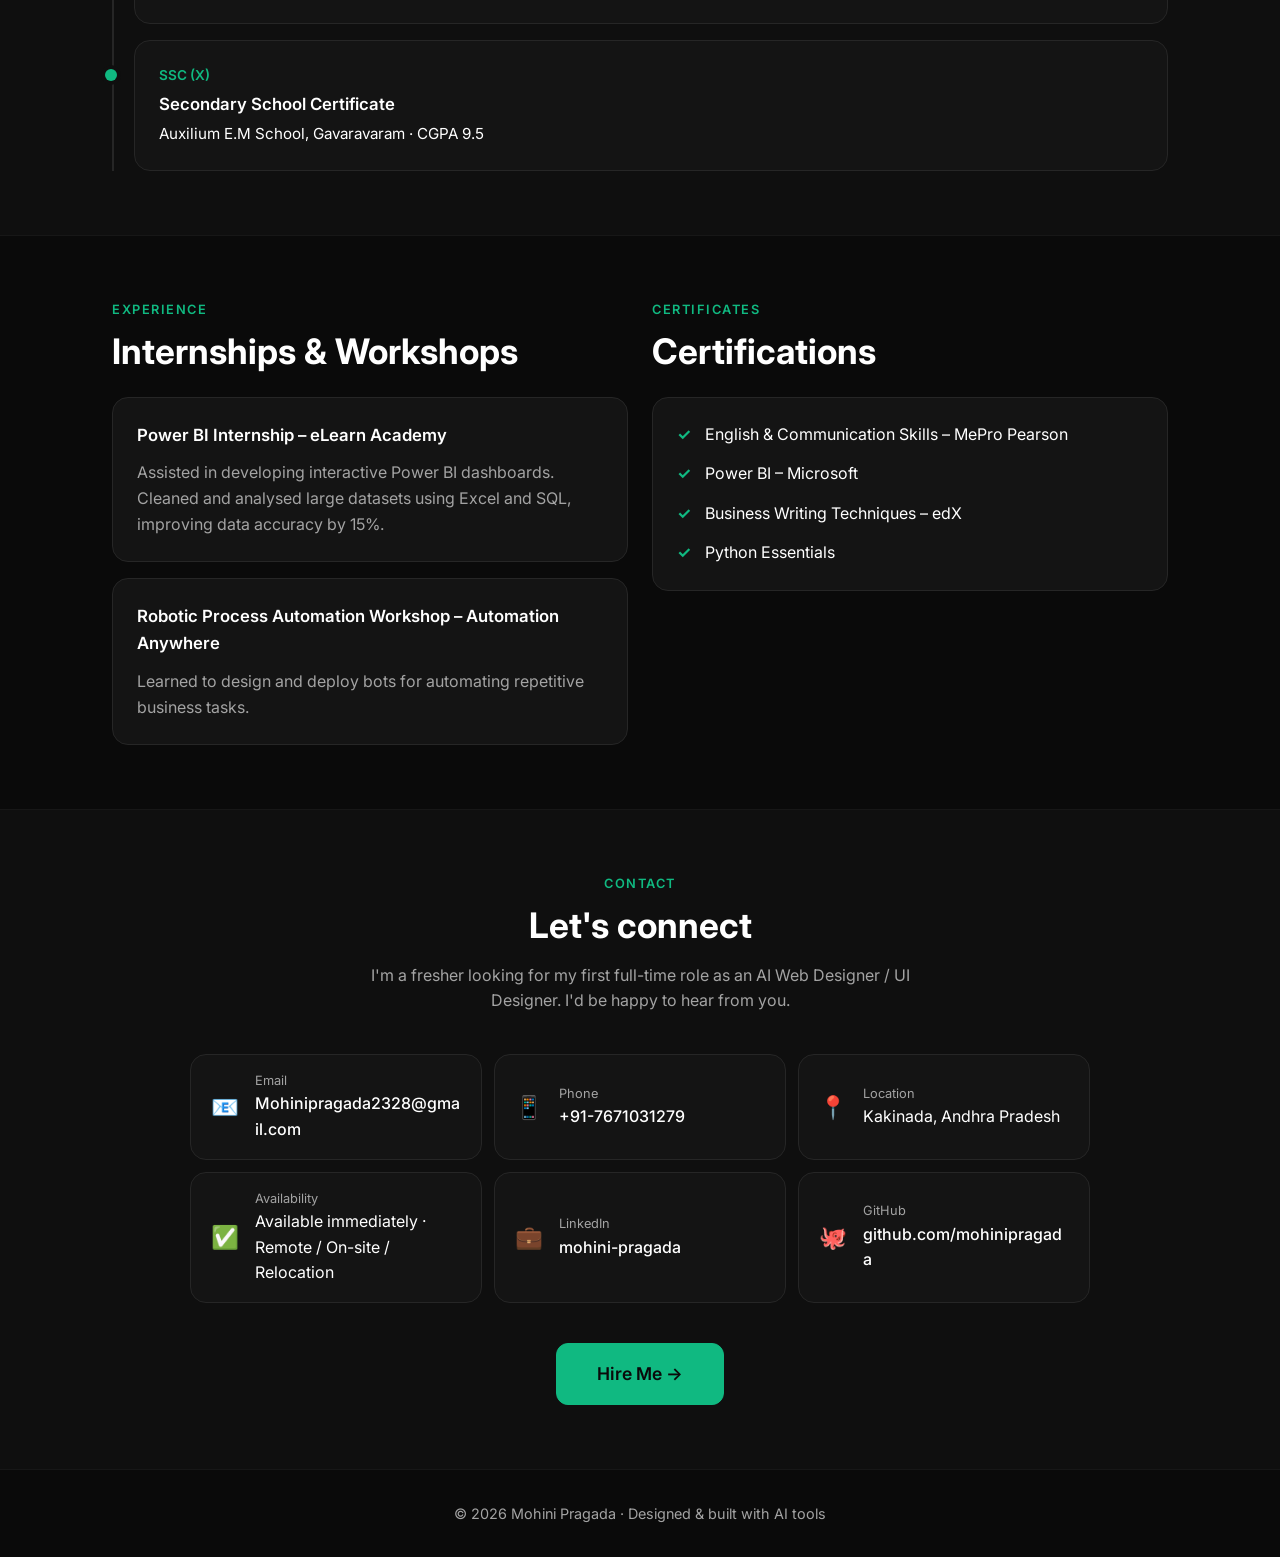
==== commit f86c0717: "Add availability: immediate, remote / on-site / relocation Co-Authored-By: Claude Opus 5.5 <noreply@" ====
--- a/index.html
+++ b/index.html
@@ -60,6 +60,8 @@
             <a href="#ai-work" class="btn">View Work</a>
             <a href="mailto:Mohinipragada2328@gmail.com" class="btn btn-outline">Hire Me</a>
           </div>
+          <!-- Availability line with a green status dot -->
+          <p class="availability"><span class="status-dot" aria-hidden="true"></span>Available immediately · Open to Remote / On-site / Relocation</p>
         </div>
 
         <!-- Avatar with initials -->
@@ -114,7 +116,7 @@
           <div class="card info-card">
             <span class="info-icon" aria-hidden="true">✅</span>
             <h3>Status</h3>
-            <p>Fresher, available for full-time roles</p>
+            <p>Available immediately · Open to Remote / On-site / Relocation</p>
           </div>
         </div>
       </div>
@@ -519,6 +521,10 @@
             <div><p class="contact-label">Location</p><p>Kakinada, Andhra Pradesh</p></div>
           </li>
           <li class="card">
+            <span aria-hidden="true">✅</span>
+            <div><p class="contact-label">Availability</p><p>Available immediately · Remote / On-site / Relocation</p></div>
+          </li>
+          <li class="card">
             <span aria-hidden="true">💼</span>
             <div><p class="contact-label">LinkedIn</p><a href="https://www.linkedin.com/in/mohini-pragada-7b6927298" target="_blank" rel="noopener">mohini-pragada</a></div>
           </li>
--- a/css/main.css
+++ b/css/main.css
@@ -420,6 +420,24 @@
   font-size: 1.05rem;
 }
 
+.availability {
+  display: flex;
+  align-items: center;
+  gap: 10px;
+  margin-top: 24px;
+  color: var(--muted);
+  font-size: 0.9rem;
+}
+
+.status-dot {
+  flex-shrink: 0;
+  width: 8px;
+  height: 8px;
+  border-radius: 50%;
+  background-color: var(--accent);
+  box-shadow: 0 0 0 4px var(--accent-soft);
+}
+
 .avatar {
   display: grid;
   place-items: center;
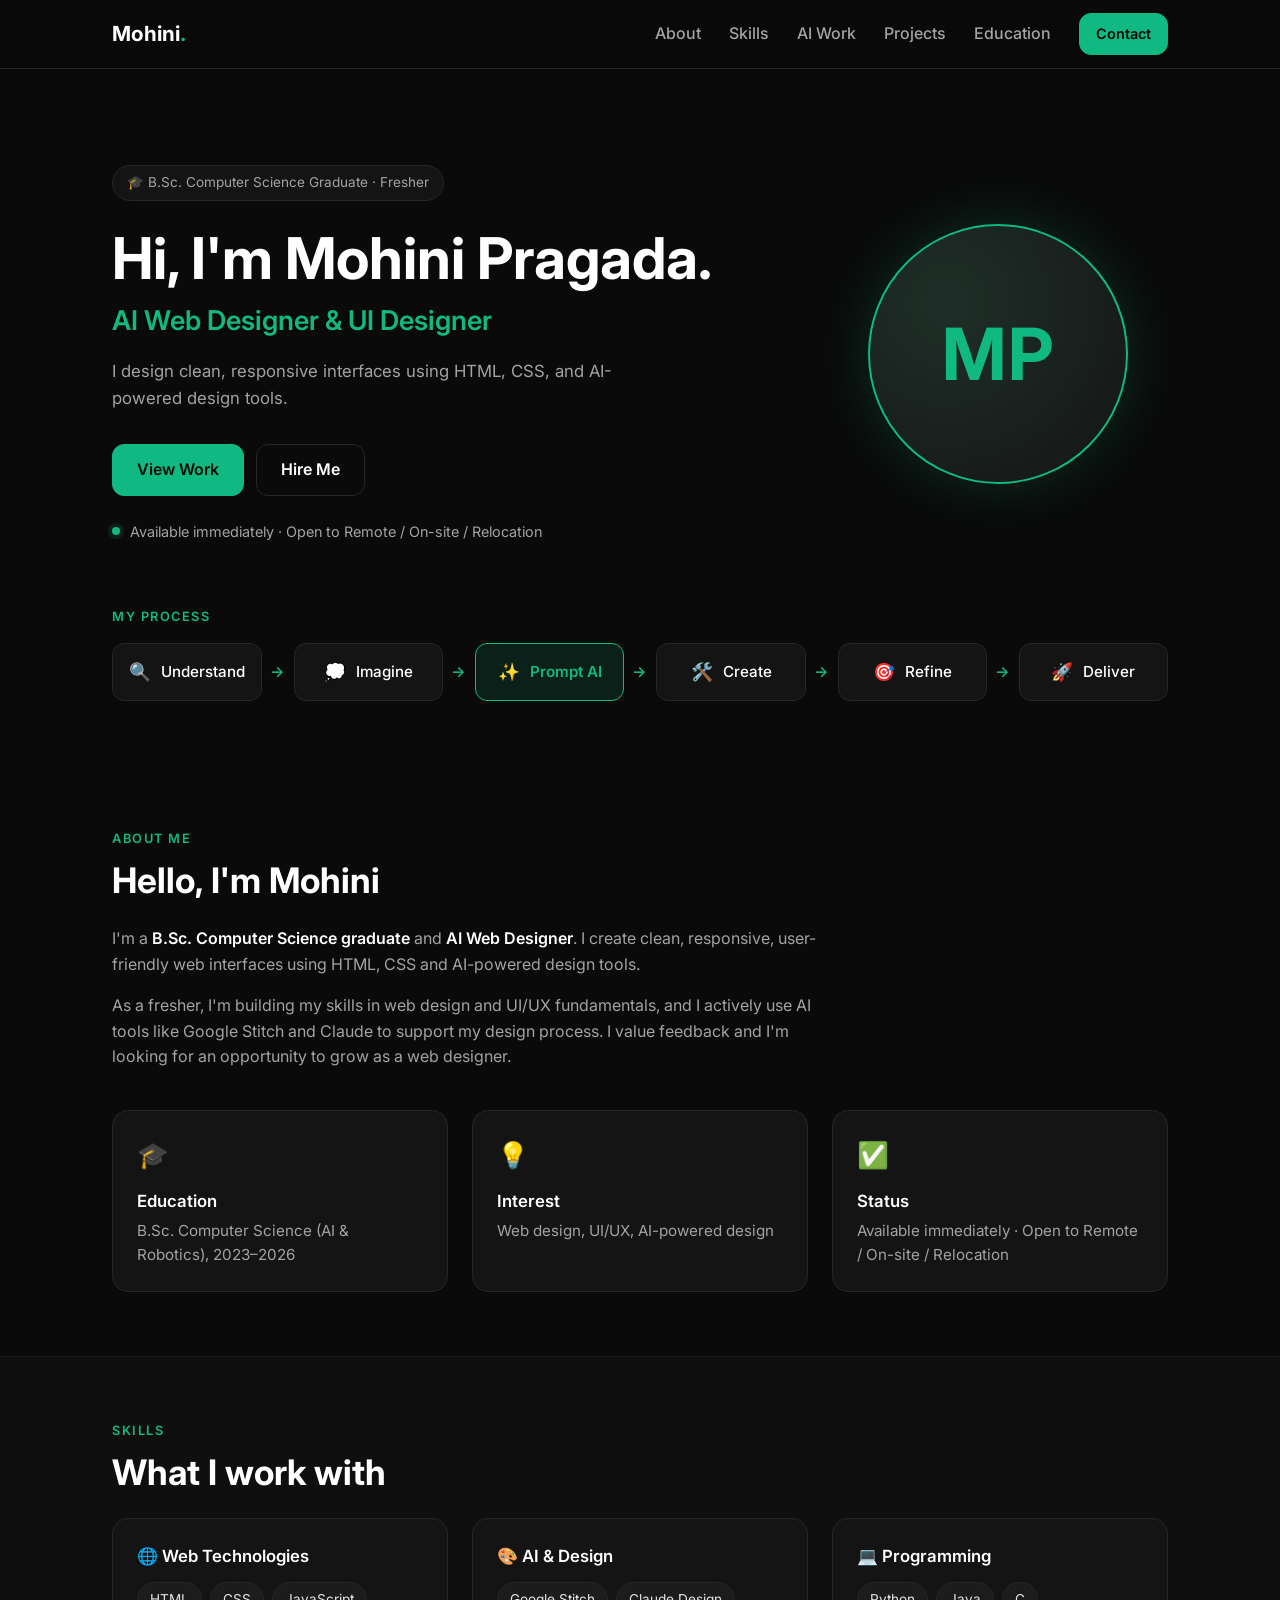
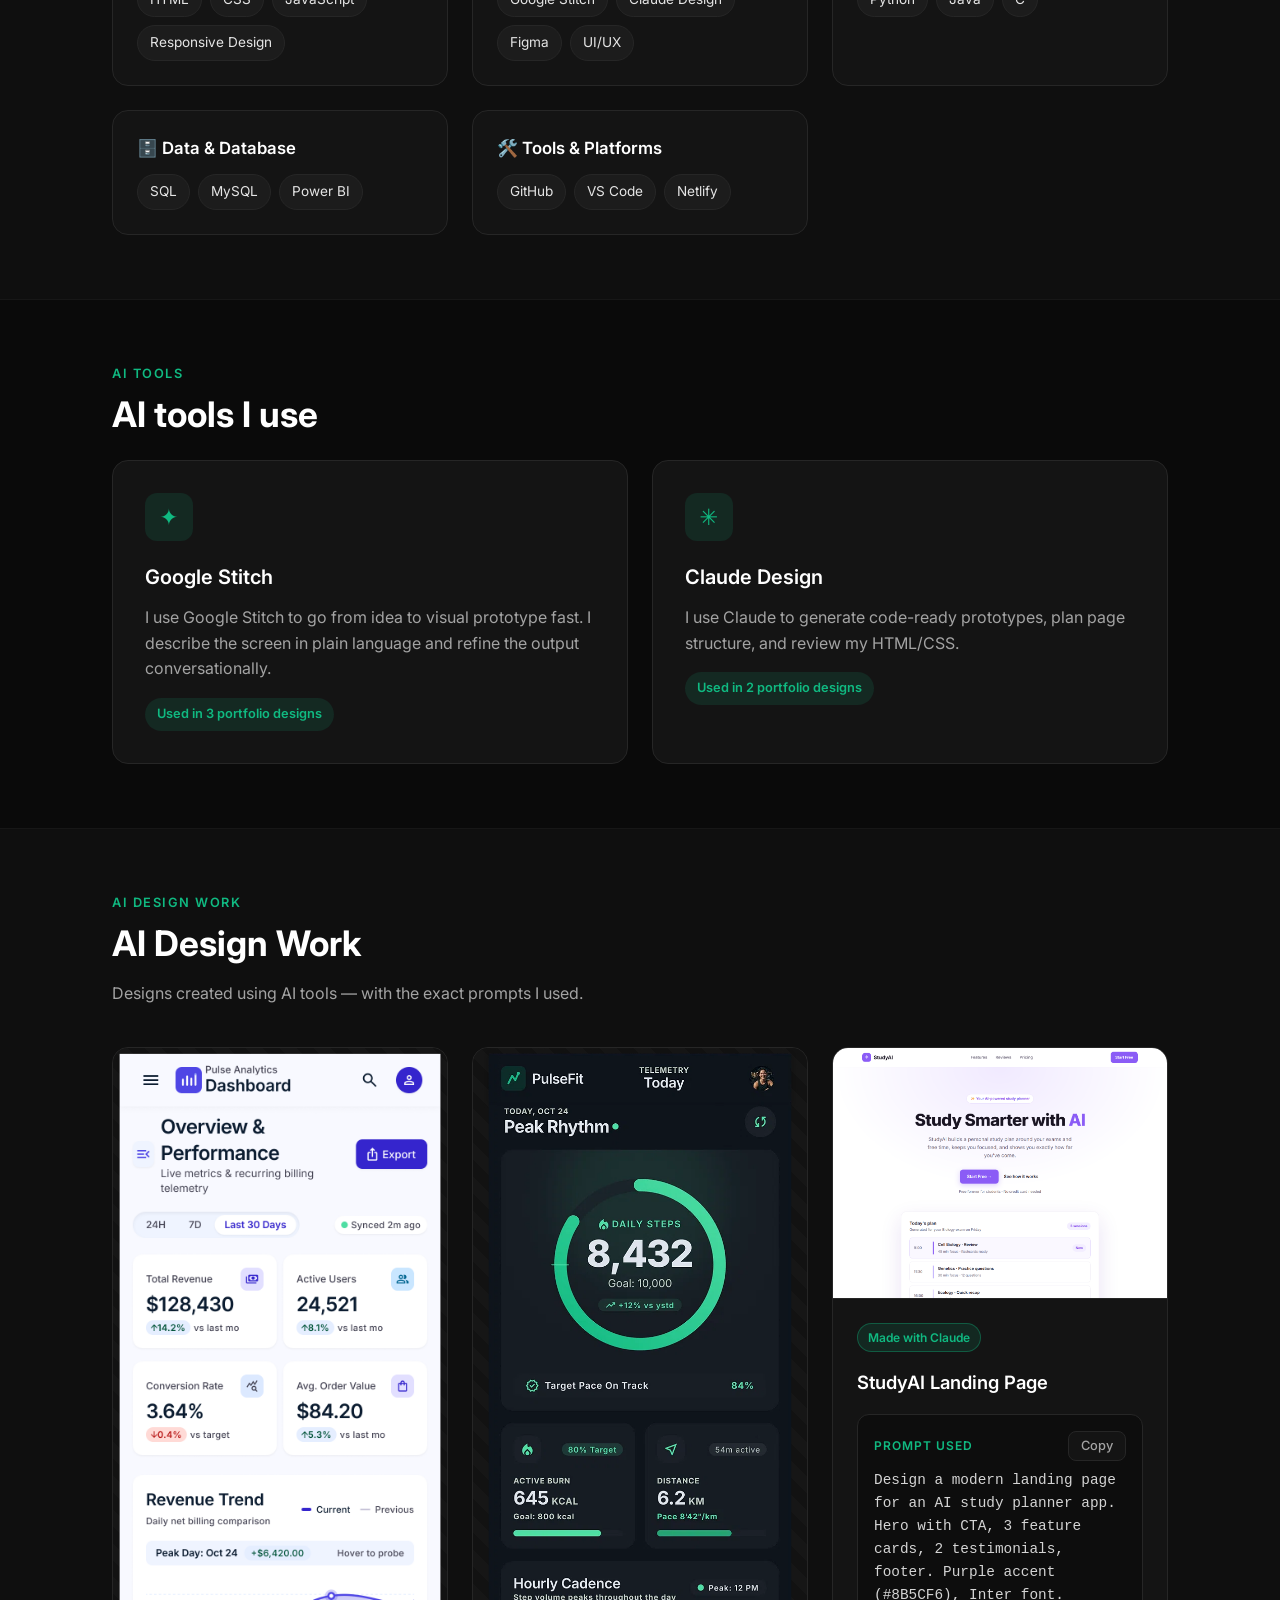
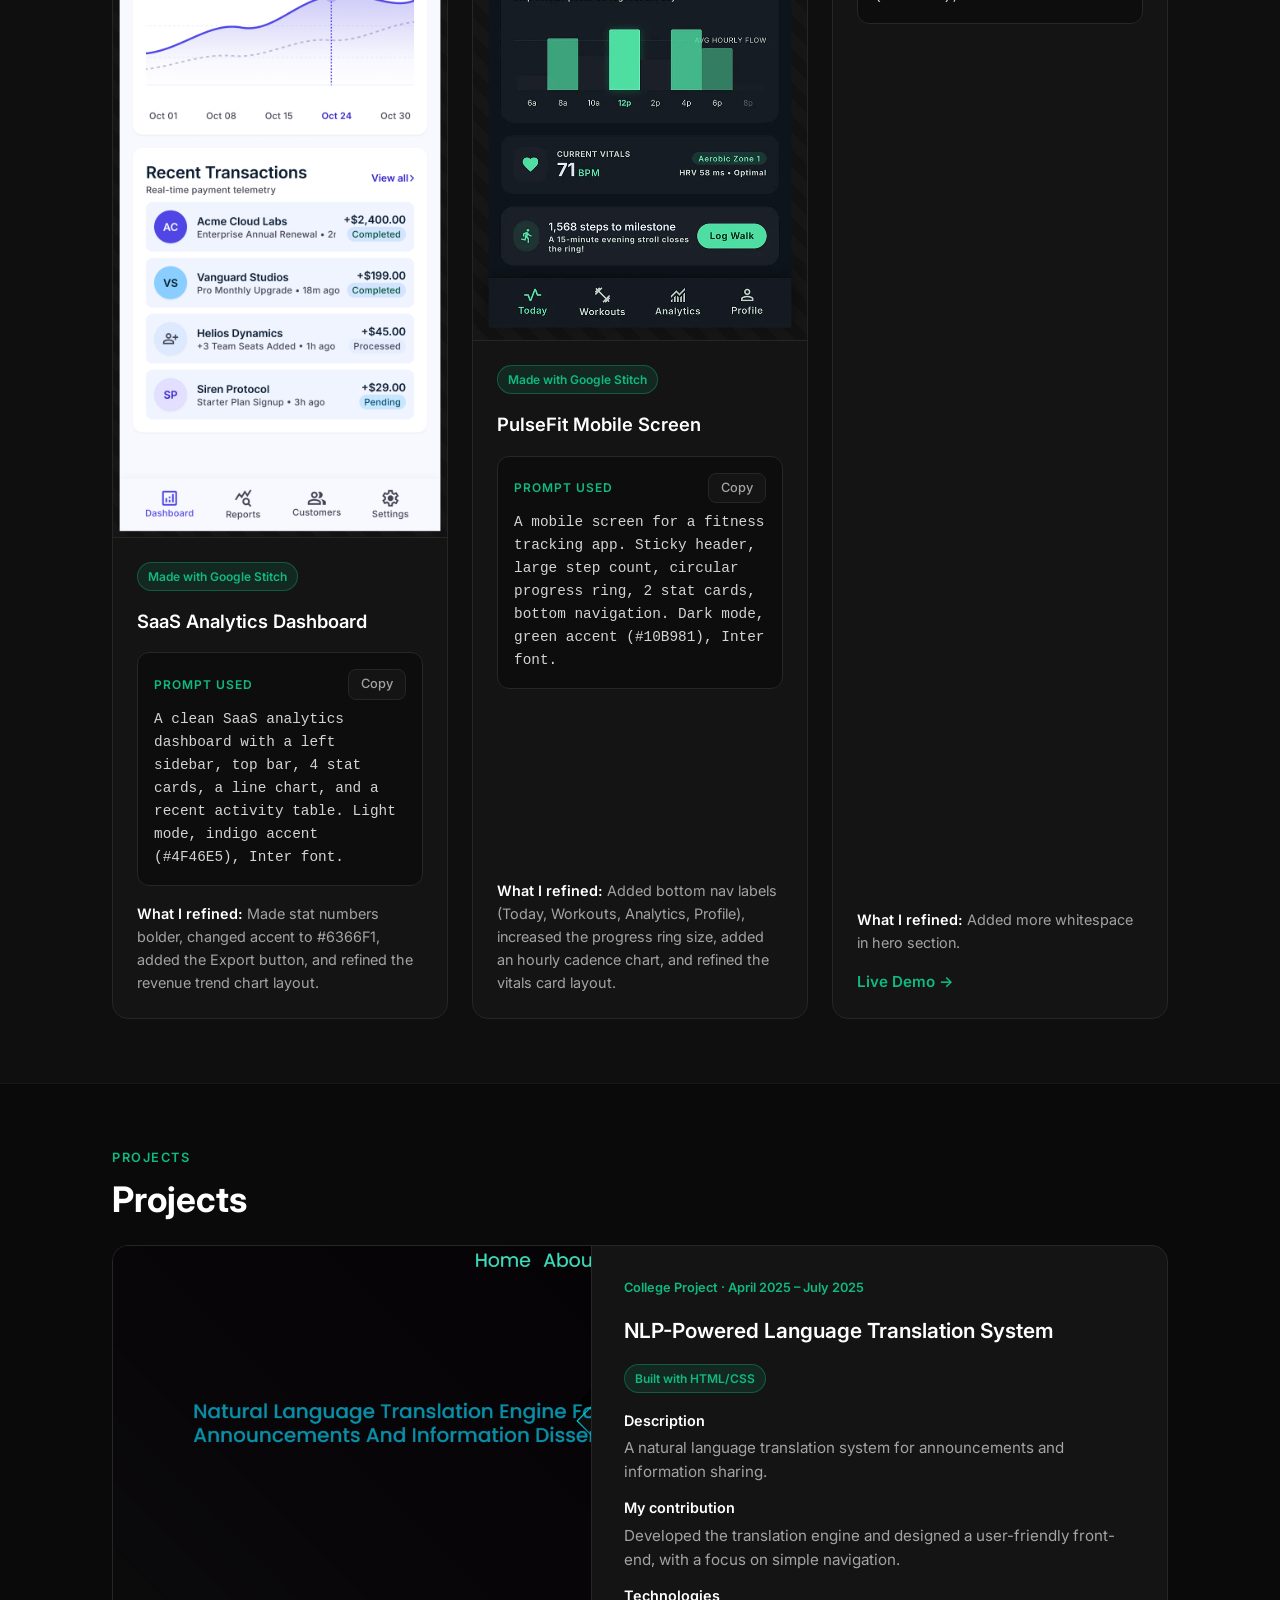
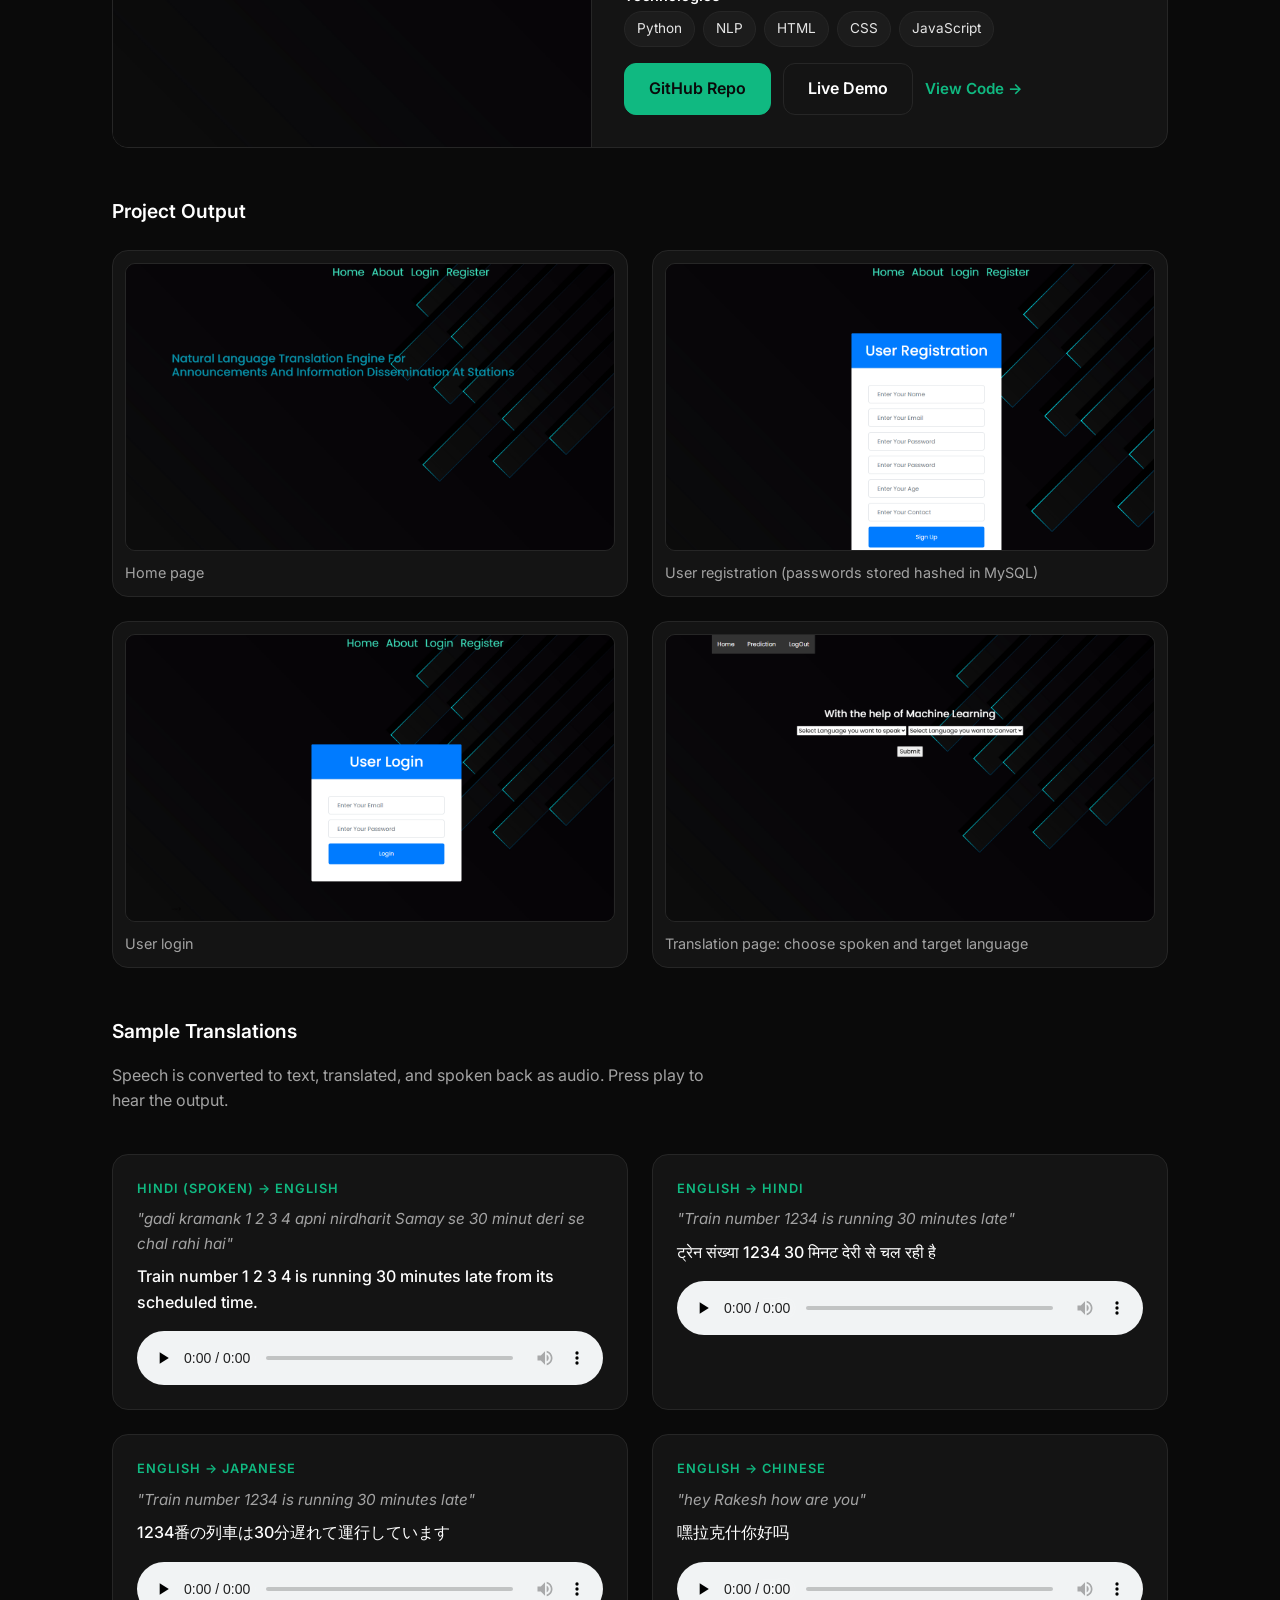
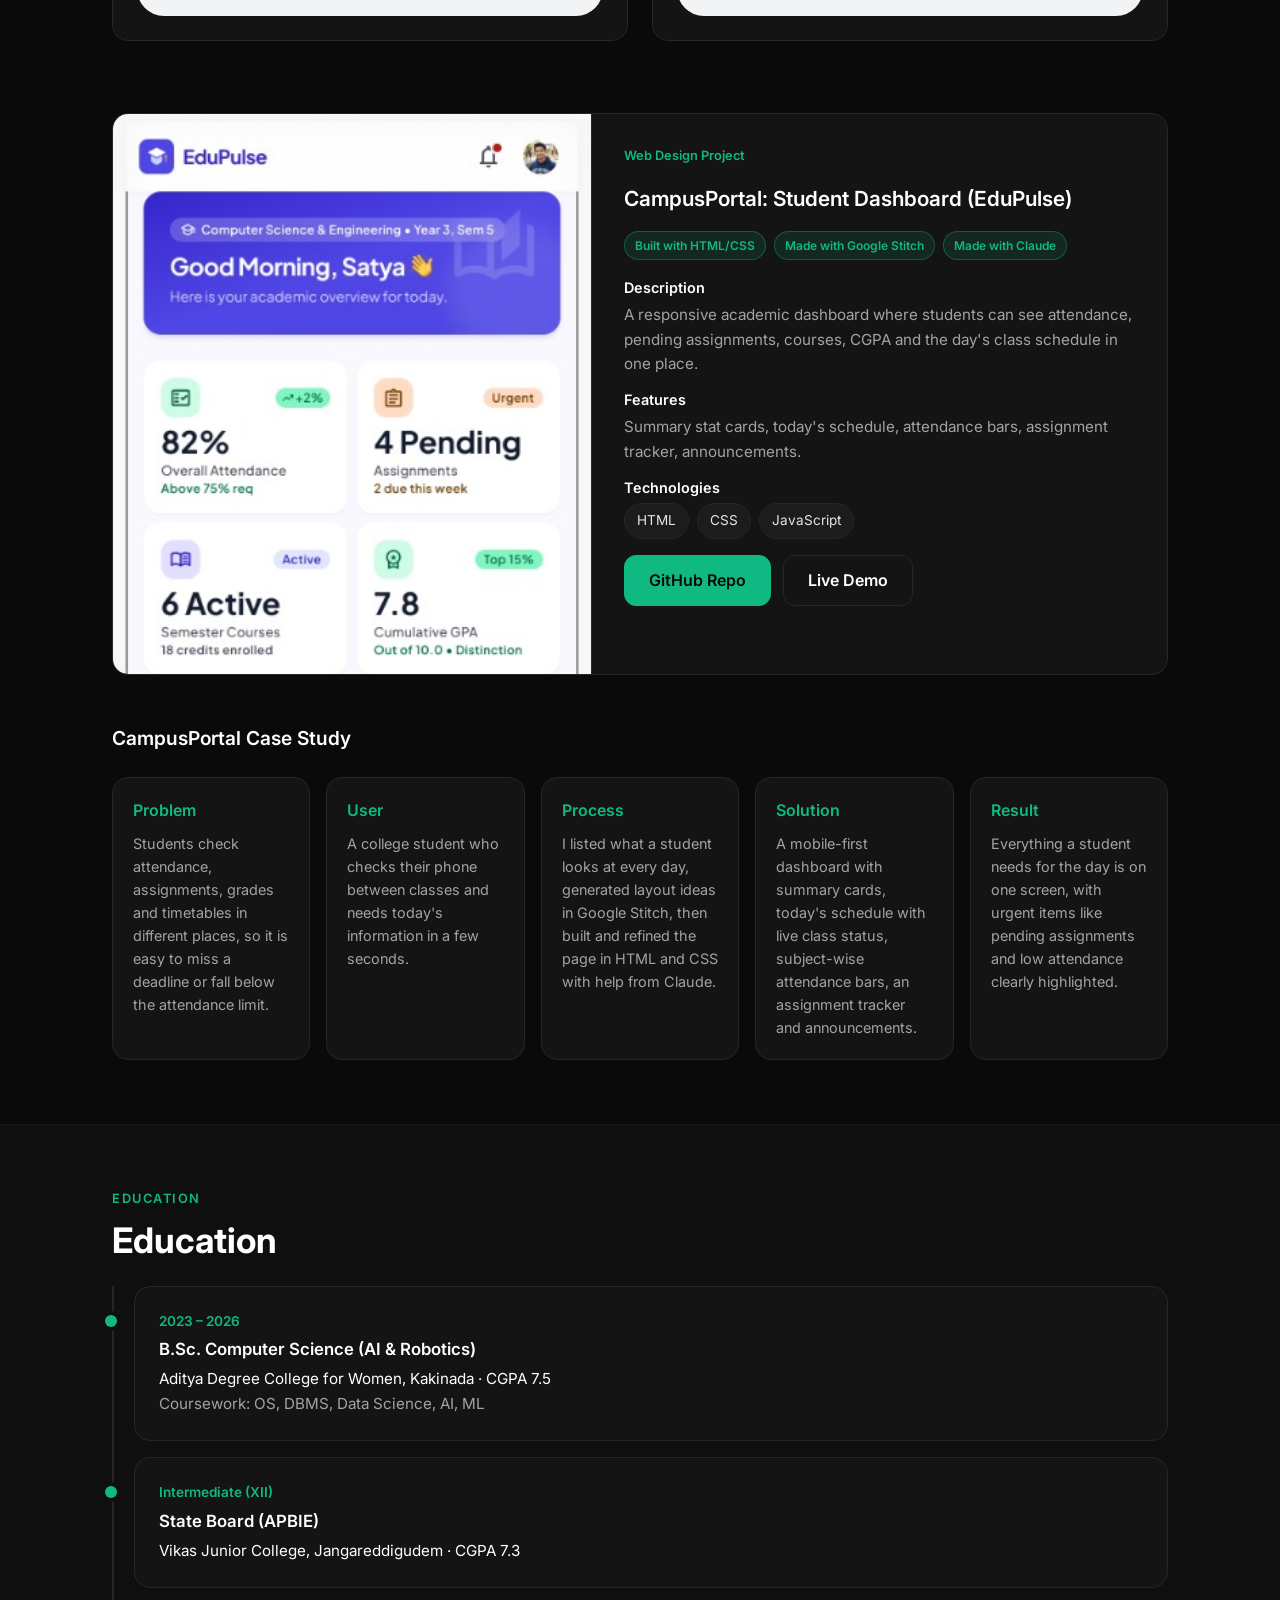
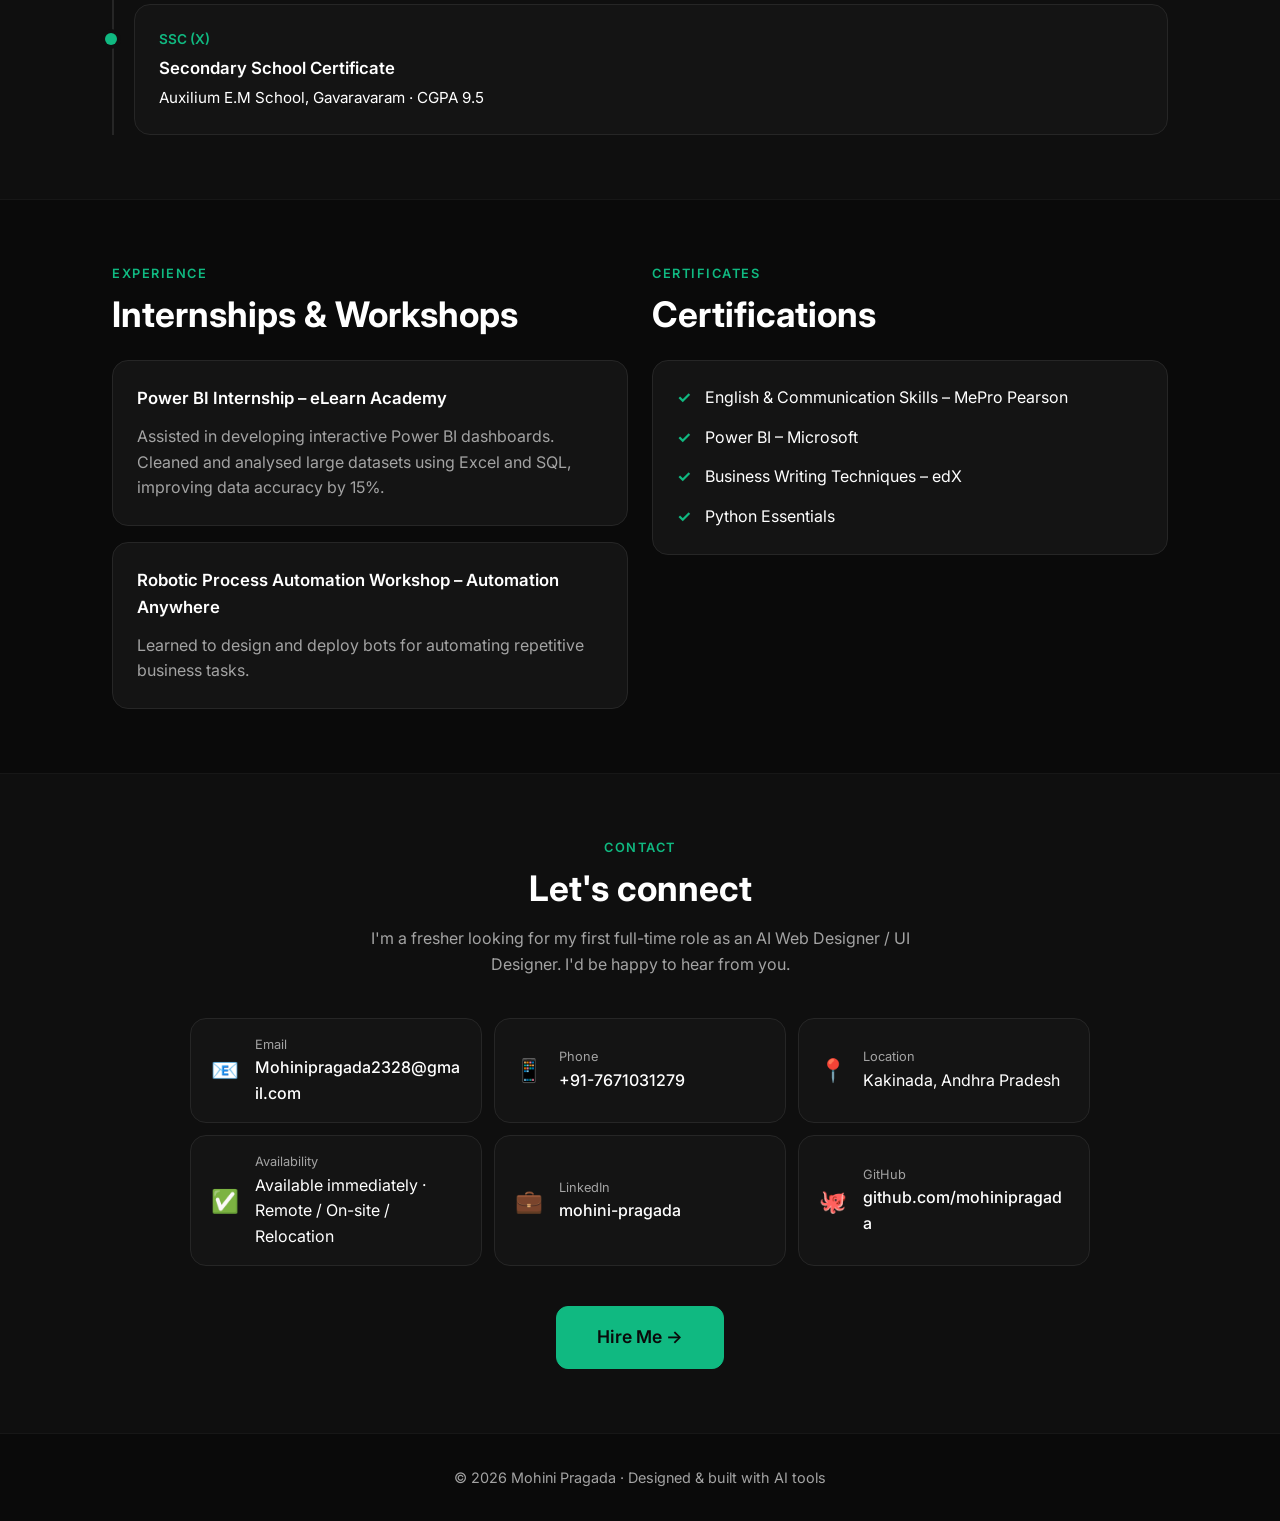
==== commit d2278ca6: "Add NLP translation live demo and keep demo links on-site - projects/nlp-translator/demo.html: pick " ====
--- a/index.html
+++ b/index.html
@@ -313,8 +313,8 @@
 
             <div class="button-row">
               <a href="https://github.com/mohinipragada/mohini/tree/main/nlp-translation-project" class="btn" target="_blank" rel="noopener">GitHub Repo</a>
-              <!-- Placeholder: this is a Flask + MySQL app, so it needs a Python host (not a static host) -->
-              <span class="btn btn-disabled" aria-disabled="true">Live Demo · Coming soon</span>
+              <!-- Interactive demo that replays real recorded output (the full app needs Python + MySQL) -->
+              <a href="projects/nlp-translator/demo.html" class="btn btn-outline" target="_blank" rel="noopener">Live Demo</a>
               <a href="projects/nlp-translator/code.html" class="text-link">View Code &rarr;</a>
             </div>
           </div>
@@ -403,7 +403,7 @@
 
             <div class="button-row">
               <a href="https://github.com/mohinipragada/mohini/tree/main/projects/student-dashboard" class="btn" target="_blank" rel="noopener">GitHub Repo</a>
-              <a href="https://mohinipragada.github.io/mohini/projects/student-dashboard/" class="btn btn-outline" target="_blank" rel="noopener">Live Demo</a>
+              <a href="projects/student-dashboard/index.html" class="btn btn-outline" target="_blank" rel="noopener">Live Demo</a>
             </div>
           </div>
         </article>
